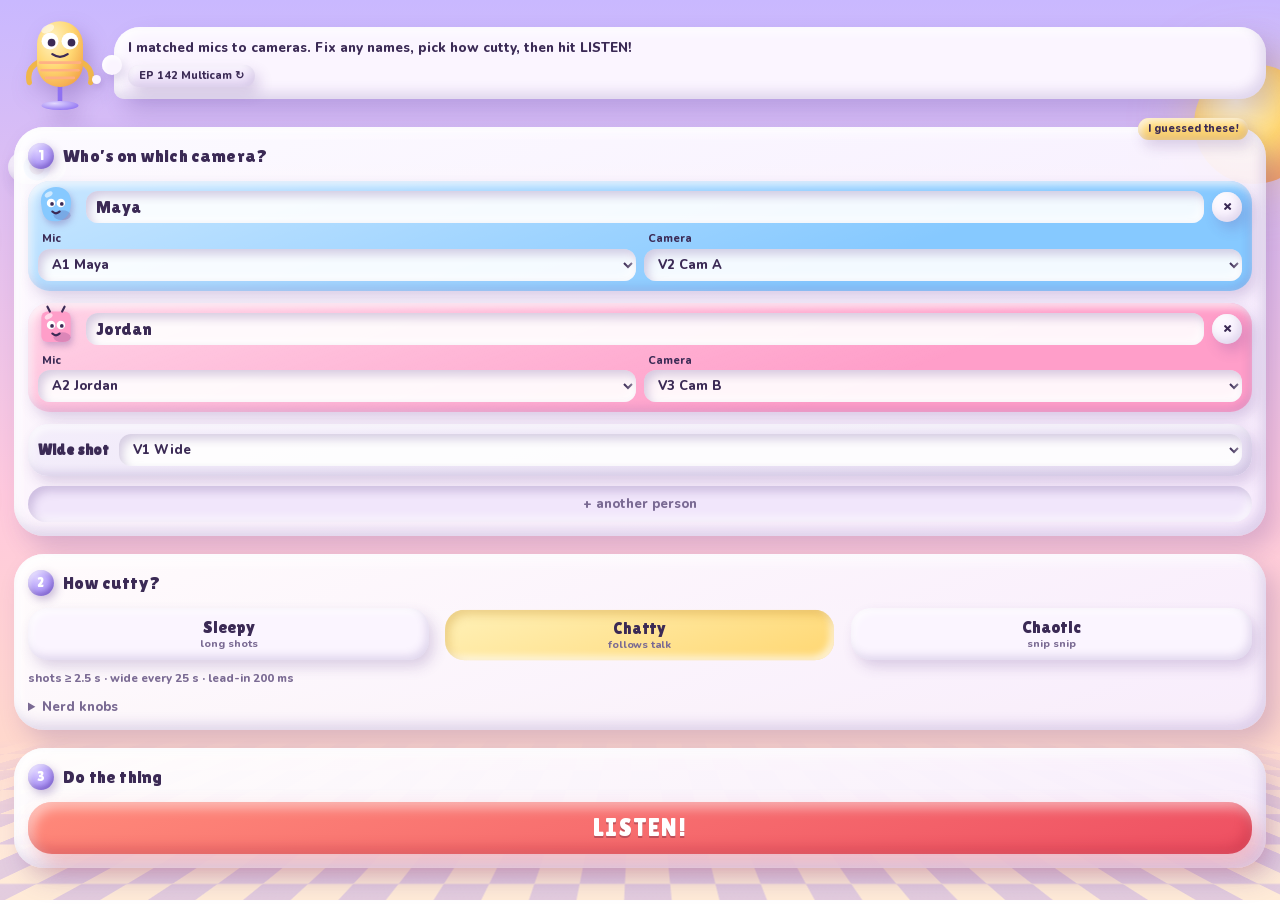
==== extension/index.html @ a2a270f2 "Arrow AutoCut 1.1.0: faster listening, more accurate cuts, clay redesign Accuracy - Learn each mic's" ====
<!doctype html>
<html lang="en">
<head>
  <meta charset="utf-8">
  <meta name="viewport" content="width=device-width, initial-scale=1">
  <title>Arrow AutoCut</title>
  <link rel="stylesheet" href="css/style.css">
</head>
<body>
  <div class="dreamscape" aria-hidden="true">
    <span class="orb"></span>
    <span class="cloud c1"></span>
    <span class="cloud c2"></span>
    <span class="cloud c3"></span>
    <span class="dream-eye"></span>
    <span class="floor"></span>
  </div>

  <!-- Clay shading shared by the mascot -->
  <svg width="0" height="0" style="position:absolute" aria-hidden="true">
    <defs>
      <radialGradient id="clayButter" cx="35%" cy="28%" r="80%"><stop offset="0" stop-color="#fff3c4"/><stop offset=".55" stop-color="#ffd772"/><stop offset="1" stop-color="#f3a64a"/></radialGradient>
      <radialGradient id="clayLilac" cx="35%" cy="28%" r="80%"><stop offset="0" stop-color="#e2d8ff"/><stop offset="1" stop-color="#8f71f2"/></radialGradient>
      <radialGradient id="clayPink" cx="35%" cy="28%" r="80%"><stop offset="0" stop-color="#ffd6e8"/><stop offset="1" stop-color="#f26aa8"/></radialGradient>
    </defs>
  </svg>

  <header class="hero">
    <svg id="mascot" class="mascot mood-idle" viewBox="0 0 120 132" aria-hidden="true">
      <g class="sparkles only-done">
        <path d="M10 22 l4 -10 l4 10 l10 4 l-10 4 l-4 10 l-4 -10 l-10 -4z" />
        <path d="M100 8 l3 -7 l3 7 l7 3 l-7 3 l-3 7 l-3 -7 l-7 -3z" />
        <path d="M106 70 l2 -5 l2 5 l5 2 l-5 2 l-2 5 l-2 -5 l-5 -2z" />
      </g>
      <g class="body">
        <path class="stand" d="M60 96 V118" />
        <ellipse class="base" cx="60" cy="122" rx="24" ry="6" />
        <path class="arm not-done" d="M31 66 Q16 74 20 92" />
        <path class="arm not-done" d="M89 66 Q104 74 100 92" />
        <path class="arm only-done" d="M31 60 Q14 50 12 32" />
        <path class="arm only-done" d="M89 60 Q106 50 108 32" />
        <g class="head">
          <rect class="skin" x="30" y="12" width="60" height="86" rx="30" />
          <ellipse class="gloss" cx="44" cy="22" rx="9" ry="5" transform="rotate(-25 44 22)" />
          <path class="grille" d="M34 66 H86" />
          <path class="grille" d="M36 76 H84" />
          <path class="grille" d="M42 86 H78" />
          <g class="eyes not-error">
            <circle class="eye" cx="47" cy="38" r="11" />
            <circle class="eye" cx="73" cy="38" r="11" />
            <g class="pupils">
              <circle cx="49" cy="40" r="5" />
              <circle cx="75" cy="40" r="5" />
            </g>
          </g>
          <g class="xeyes only-error">
            <path d="M40 31 l14 14 M54 31 l-14 14" />
            <path d="M66 31 l14 14 M80 31 l-14 14" />
          </g>
          <path class="mouth only-idle" d="M50 55 Q60 62 70 55" />
          <ellipse class="mouth fill only-listen" cx="60" cy="57" rx="5" ry="6" />
          <path class="mouth only-cut" d="M48 57 H72 M52 53 V61 M60 53 V61 M68 53 V61" />
          <path class="mouth fill only-done" d="M46 52 Q60 70 74 52 Z" />
          <path class="mouth only-error" d="M46 58 q4 -5 8 0 t8 0 t8 0" />
          <path class="sweat only-cut" d="M92 22 q5 8 0 11 q-5 -3 0 -11z" />
        </g>
        <g class="headphones only-listen">
          <path d="M24 44 Q24 0 60 0 Q96 0 96 44" />
          <rect x="16" y="36" width="14" height="24" rx="6" />
          <rect x="90" y="36" width="14" height="24" rx="6" />
        </g>
      </g>
    </svg>
    <div class="bubble">
      <p id="status" role="status" aria-live="polite">Hi! Open a podcast sequence and I’ll cut it for you.</p>
      <button id="refresh" class="seq" title="Reload the active sequence"><span id="seqLabel">No sequence</span> ↻</button>
    </div>
  </header>

  <!-- No sequence open -->
  <section id="empty" class="sticker">
    <h2>First, set up your sequence like this</h2>
    <ul class="stack" aria-label="Example track layout">
      <li class="c3"><b>V3</b> Guest camera</li>
      <li class="c2"><b>V2</b> Host camera</li>
      <li class="c0"><b>V1</b> Wide shot</li>
      <li class="gap" aria-hidden="true"></li>
      <li class="c2 mic"><b>A1</b> Host mic</li>
      <li class="c3 mic"><b>A2</b> Guest mic</li>
    </ul>
    <button id="load" class="big">Use this sequence</button>
  </section>

  <main id="app" hidden>
    <section class="sticker">
      <h2><span class="num">1</span> Who’s on which camera?</h2>
      <span id="autoTag" class="scribble" hidden>I guessed these!</span>
      <div id="speakers"></div>
      <div class="wide-row">
        <span class="wide-label">Wide shot</span>
        <select id="wideCam" aria-label="Wide shot camera"></select>
      </div>
      <button id="addSpeaker" class="dashed">+ another person</button>
    </section>

    <section class="sticker">
      <h2><span class="num">2</span> How cutty?</h2>
      <div class="pace" role="radiogroup" aria-label="Cut pacing">
        <button data-vibe="chill" role="radio"><b>Sleepy</b><small>long shots</small></button>
        <button data-vibe="balanced" role="radio"><b>Chatty</b><small>follows talk</small></button>
        <button data-vibe="hype" role="radio"><b>Chaotic</b><small>snip snip</small></button>
      </div>
      <p id="pacingDesc" class="desc"></p>
      <details class="knobs">
        <summary>Nerd knobs</summary>
        <label class="slider"><span>Mic sensitivity</span><output data-for="sensitivityDb"></output>
          <input type="range" id="sensitivityDb" min="4" max="24" step="1"></label>
        <label class="slider"><span>Ignore reactions shorter than</span><output data-for="minTalkSec"></output>
          <input type="range" id="minTalkSec" min="0.3" max="3" step="0.1"></label>
        <label class="slider"><span>Shortest shot</span><output data-for="minShotSec"></output>
          <input type="range" id="minShotSec" min="0.5" max="8" step="0.5"></label>
        <label class="slider"><span>Cut to wide after</span><output data-for="maxShotSec"></output>
          <input type="range" id="maxShotSec" min="0" max="60" step="5"></label>
        <label class="slider"><span>Wide shot length</span><output data-for="wideShotSec"></output>
          <input type="range" id="wideShotSec" min="1" max="8" step="0.5"></label>
        <label class="slider"><span>Cut before they talk</span><output data-for="leadInSec"></output>
          <input type="range" id="leadInSec" min="0" max="1" step="0.05"></label>
        <label class="check"><input type="checkbox" id="overlapToWide"> Talking over each other → wide shot</label>
        <label class="check"><input type="checkbox" id="deleteUnused"> Delete unused angles (instead of hiding)</label>
      </details>
    </section>

    <section class="sticker">
      <h2><span class="num">3</span> Do the thing</h2>
      <span id="programMeta" class="scribble"></span>

      <div id="meters" class="meters" hidden></div>

      <div id="result" hidden>
        <div class="preview-wrap">
          <canvas id="preview" aria-label="Camera cuts across the episode, with a lane per speaker showing when they talk. Click to move the Premiere playhead."></canvas>
          <span id="previewTip" class="preview-tip" hidden></span>
        </div>
        <div class="ruler"><span>0:00:00</span><span id="rulerMid"></span><span id="rulerEnd"></span></div>
        <ul id="warnings" class="warnings" hidden></ul>
        <p class="legend-title">Screen time</p>
        <div id="legend" class="legend"></div>
      </div>

      <button id="analyze" class="big">LISTEN!</button>
      <button id="apply" class="big go" hidden>CUT IT!</button>
      <button id="reanalyze" class="link" hidden>listen again</button>
    </section>
  </main>

  <script src="js/engine.js"></script>
  <script src="js/audio.js"></script>
  <script src="js/main.js"></script>
</body>
</html>
---- extension/css/style.css ----
@font-face { font-family: "Lilita One"; src: url("../fonts/LilitaOne.woff2") format("woff2"); font-display: swap; }
@font-face { font-family: "Nunito"; src: url("../fonts/Nunito.woff2") format("woff2"); font-weight: 200 1000; font-display: swap; }

/*
 * Clay dream: soft puffy clay surfaces floating in a pastel, slightly surreal sky
 * (drifting clouds, a watching eye, a checkerboard horizon). Every surface gets the
 * same three-part clay shadow: a soft drop shadow, a light inner edge top-left and a
 * shaded inner edge bottom-right.
 */
:root {
  --ink: #3b2a55;
  --ink-soft: #7a6a93;
  --clay: #fbf5ff;
  --clay-2: #f1e6fb;
  --sky-top: #c9b8ff;
  --sky-mid: #ffc9dd;
  --sky-low: #ffe1c2;
  --lilac: #b49cff;
  --lilac-deep: #8f71f2;
  --pink: #ff9ec9;
  --sky: #86c9ff;
  --mint: #7fdcb3;
  --butter: #ffd772;
  --peach: #ffad85;
  --tomato: #ff7a6b;

  --clay-shadow:
    10px 12px 24px rgba(88, 54, 140, 0.22),
    inset -5px -7px 12px rgba(88, 54, 140, 0.16),
    inset 5px 6px 12px rgba(255, 255, 255, 0.85);
  --clay-shadow-sm:
    5px 7px 14px rgba(88, 54, 140, 0.2),
    inset -3px -4px 8px rgba(88, 54, 140, 0.16),
    inset 3px 4px 8px rgba(255, 255, 255, 0.8);
  --clay-pressed:
    inset 4px 5px 10px rgba(88, 54, 140, 0.24),
    inset -4px -4px 10px rgba(255, 255, 255, 0.7);
  --display: "Lilita One", "Arial Rounded MT Bold", sans-serif;
}

* { box-sizing: border-box; }
[hidden] { display: none !important; }

html { min-height: 100%; }
body {
  position: relative;
  min-height: 100vh;
  margin: 0;
  padding: 12px 14px 28px;
  overflow-x: hidden;
  background: linear-gradient(180deg, var(--sky-top) 0%, var(--sky-mid) 55%, var(--sky-low) 100%) fixed;
  color: var(--ink);
  font: 700 13px/1.4 "Nunito", ui-rounded, -apple-system, sans-serif;
}
body > header, body > section, body > main { position: relative; z-index: 1; }

h2 { margin: 0 0 12px; font: 400 18px/1.1 var(--display); letter-spacing: 0.01em; }
button, select, input { font: inherit; color: inherit; }
button { cursor: pointer; }
:focus-visible { outline: 3px solid var(--lilac-deep); outline-offset: 3px; }

/* ---------------------------------------------------------------- dreamscape */
.dreamscape { position: fixed; inset: 0; z-index: 0; pointer-events: none; overflow: hidden; }
.dreamscape > * { position: absolute; }

.orb {
  top: 64px; right: -34px; width: 120px; height: 120px; border-radius: 50%;
  background: radial-gradient(circle at 35% 30%, #fff6d8 0%, var(--butter) 45%, var(--peach) 100%);
  box-shadow: inset -10px -14px 24px rgba(214, 110, 70, 0.35), 0 0 60px rgba(255, 215, 114, 0.55);
  animation: drift 14s ease-in-out infinite alternate;
}
.cloud {
  width: 120px; height: 40px; border-radius: 40px;
  background: rgba(255, 255, 255, 0.85);
  box-shadow: inset -6px -8px 14px rgba(160, 130, 210, 0.25), 6px 10px 20px rgba(88, 54, 140, 0.12);
  animation: float-x 38s linear infinite;
}
.cloud::before, .cloud::after { content: ""; position: absolute; border-radius: 50%; background: inherit; box-shadow: inset -4px -6px 10px rgba(160, 130, 210, 0.2); }
.cloud::before { width: 54px; height: 54px; left: 18px; top: -26px; }
.cloud::after { width: 40px; height: 40px; left: 60px; top: -16px; }
.cloud.c1 { top: 210px; left: -140px; }
.cloud.c2 { top: 470px; left: -140px; --s: 0.7; animation-duration: 52s; animation-delay: -20s; }
.cloud.c3 { top: 760px; left: -140px; --s: 0.85; animation-duration: 46s; animation-delay: -34s; }

/* A calm floating eye, blinking now and then. */
.dream-eye {
  top: 150px; left: 8px; width: 58px; height: 34px;
  border-radius: 60% 60% 60% 60% / 90% 90% 90% 90%;
  background: radial-gradient(circle at 50% 50%, var(--ink) 0 7px, var(--sky) 8px 13px, #fff 14px);
  box-shadow: inset -3px -4px 8px rgba(88, 54, 140, 0.25), 4px 8px 16px rgba(88, 54, 140, 0.18);
  opacity: 0.8;
  animation: bob-slow 7s ease-in-out infinite alternate;
}
.dream-eye::after {
  content: ""; position: absolute; inset: -1px; border-radius: inherit;
  background: #e9c4ee; transform: scaleY(0); transform-origin: 50% 0;
  animation: eye-lid 6s infinite;
}
.floor {
  left: -20%; right: -20%; bottom: -140px; height: 300px;
  background-color: rgba(255, 255, 255, 0.35);
  background-image:
    linear-gradient(45deg, rgba(143, 113, 242, 0.25) 25%, transparent 25%, transparent 75%, rgba(143, 113, 242, 0.25) 75%),
    linear-gradient(45deg, rgba(143, 113, 242, 0.25) 25%, transparent 25%, transparent 75%, rgba(143, 113, 242, 0.25) 75%);
  background-size: 48px 48px;
  background-position: 0 0, 24px 24px;
  transform: perspective(260px) rotateX(58deg);
  transform-origin: 50% 0;
  -webkit-mask-image: linear-gradient(to bottom, transparent, #000 40%);
  mask-image: linear-gradient(to bottom, transparent, #000 40%);
}

@keyframes drift { to { transform: translate(-14px, 18px); } }
@keyframes float-x { from { transform: translateX(0) scale(var(--s, 1)); } to { transform: translateX(calc(100vw + 280px)) scale(var(--s, 1)); } }
@keyframes bob-slow { to { transform: translate(10px, -16px) rotate(6deg); } }
@keyframes eye-lid { 0%, 92%, 100% { transform: scaleY(0); } 95% { transform: scaleY(1); } }
@keyframes hover-float { 50% { transform: translateY(-3px); } }

/* ---------------------------------------------------------------- mascot + bubble */
.hero { display: grid; grid-template-columns: 92px 1fr; align-items: center; gap: 8px; margin-bottom: 14px; }
.mascot { width: 92px; height: auto; overflow: visible; filter: drop-shadow(6px 10px 10px rgba(88, 54, 140, 0.3)); }
.mascot * { stroke: var(--ink); stroke-width: 3; stroke-linecap: round; stroke-linejoin: round; fill: none; }
.mascot .skin { fill: url(#clayButter); stroke: none; }
.mascot .gloss { fill: #fff; stroke: none; opacity: 0.55; }
.mascot .base { fill: url(#clayLilac); stroke: none; }
.mascot .stand { stroke: var(--lilac-deep); stroke-width: 6; }
.mascot .eye { fill: #fff; stroke: none; }
.mascot .pupils circle { fill: var(--ink); stroke: none; }
.mascot .grille { stroke: var(--peach); stroke-width: 3.5; opacity: 0.9; }
.mascot .mouth.fill { fill: var(--tomato); stroke: none; }
.mascot .arm { stroke: #f0b64a; stroke-width: 7; }
.mascot .sweat { fill: var(--sky); stroke: none; }
.mascot .headphones rect { fill: url(#clayPink); stroke: none; }
.mascot .headphones path { stroke: var(--pink); stroke-width: 7; }
.mascot .sparkles path { fill: #fff; stroke: none; }

.mascot .only-idle, .mascot .only-listen, .mascot .only-cut, .mascot .only-done, .mascot .only-error { display: none; }
.mascot.mood-idle .only-idle,
.mascot.mood-listen .only-listen,
.mascot.mood-cut .only-cut,
.mascot.mood-done .only-done,
.mascot.mood-error .only-error { display: inline; }
.mascot.mood-done .not-done, .mascot.mood-error .not-error { display: none; }

.mascot .body, .mascot .head, .mascot .pupils { transform-box: fill-box; transform-origin: 50% 100%; }
.mascot .pupils { transform-origin: 50% 50%; }
.mood-idle .body { animation: hover-float 3.2s ease-in-out infinite; }
.mood-idle .pupils { animation: blink 4s infinite; }
.mood-listen .head { animation: bob 0.6s ease-in-out infinite alternate; }
.mood-listen .pupils { animation: look 1.6s ease-in-out infinite; }
.mood-cut .body { animation: shake 0.12s linear infinite; }
.mood-done .body { animation: hop 0.5s cubic-bezier(.3, 1.8, .6, 1) 3; }
.mood-error .head { animation: wobble 1.2s ease-in-out infinite; }
@keyframes blink { 0%, 94%, 100% { transform: scaleY(1); } 97% { transform: scaleY(0.1); } }
@keyframes bob { from { transform: rotate(-5deg); } to { transform: rotate(5deg) translateY(-2px); } }
@keyframes look { 0%, 100% { transform: translateX(-3px); } 50% { transform: translateX(3px); } }
@keyframes shake { 50% { transform: translateX(1.5px) rotate(1deg); } }
@keyframes hop { 50% { transform: translateY(-12px); } }
@keyframes wobble { 25% { transform: rotate(-8deg); } 75% { transform: rotate(8deg); } }

.bubble {
  position: relative;
  padding: 12px 14px;
  background: var(--clay);
  border-radius: 26px 26px 26px 10px;
  box-shadow: var(--clay-shadow);
}
.bubble::before {
  content: ""; position: absolute; left: -12px; top: 50%; margin-top: -8px;
  width: 20px; height: 20px; border-radius: 50%;
  background: var(--clay);
  box-shadow: 4px 6px 10px rgba(88, 54, 140, 0.16), inset 2px 3px 5px rgba(255, 255, 255, 0.85);
}
.bubble::after {
  content: ""; position: absolute; left: -22px; top: 50%; margin-top: 12px;
  width: 9px; height: 9px; border-radius: 50%;
  background: var(--clay);
  box-shadow: 2px 3px 6px rgba(88, 54, 140, 0.16);
}
.bubble p { margin: 0 0 8px; font-size: 13.5px; line-height: 1.38; }
.bubble p.error { color: #d23b52; }
.seq {
  max-width: 100%;
  padding: 3px 11px;
  background: var(--clay-2); border: 0; border-radius: 999px;
  box-shadow: var(--clay-shadow-sm);
  font-size: 11px; white-space: nowrap; overflow: hidden; text-overflow: ellipsis;
  transition: transform 0.15s, box-shadow 0.15s;
}
.seq:hover { background: #fff; transform: translateY(-1px); }
.seq:active { box-shadow: var(--clay-pressed); transform: none; }

/* ---------------------------------------------------------------- panels */
.sticker {
  position: relative;
  margin-bottom: 18px; padding: 16px 14px 14px;
  background: linear-gradient(160deg, rgba(255, 255, 255, 0.92), rgba(247, 238, 255, 0.92));
  border-radius: 30px;
  box-shadow: var(--clay-shadow);
}
.num {
  display: inline-grid; place-items: center;
  width: 26px; height: 26px; margin-right: 6px;
  background: radial-gradient(circle at 35% 30%, #d9ccff, var(--lilac-deep));
  color: #fff; border-radius: 50%;
  box-shadow: 3px 4px 8px rgba(88, 54, 140, 0.3), inset -2px -3px 5px rgba(60, 30, 120, 0.3), inset 2px 2px 4px rgba(255, 255, 255, 0.6);
  font-size: 14px; vertical-align: 2px;
}
.scribble {
  position: absolute; top: -9px; right: 18px;
  padding: 3px 10px;
  background: var(--butter); border-radius: 999px;
  box-shadow: var(--clay-shadow-sm);
  font-size: 11px;
  animation: hover-float 3s ease-in-out infinite;
}
.scribble:empty { display: none; }

/* Empty state: the track stack as a pile of clay slabs */
.stack { list-style: none; margin: 0 0 16px; padding: 0; display: grid; gap: 7px; }
.stack li {
  padding: 7px 12px;
  background: var(--c); border-radius: 14px;
  box-shadow: var(--clay-shadow-sm);
}
.stack li b { display: inline-block; width: 30px; font-family: var(--display); font-weight: 400; }
.stack li.mic { border-radius: 999px; }
.stack li.gap { padding: 0; height: 4px; background: rgba(143, 113, 242, 0.25); box-shadow: none; border-radius: 4px; }
.c0 { --c: #e6ddf2; } .c2 { --c: var(--sky); } .c3 { --c: var(--pink); }

/* ---------------------------------------------------------------- buttons */
.big {
  display: block; width: 100%;
  padding: 13px 14px 14px;
  background: linear-gradient(160deg, #ff8a7a, #ee4f62);
  color: #fff; border: 0; border-radius: 24px;
  box-shadow:
    8px 12px 22px rgba(220, 80, 90, 0.35),
    inset -5px -7px 12px rgba(160, 30, 50, 0.28),
    inset 5px 6px 12px rgba(255, 255, 255, 0.5);
  font: 400 25px/1 var(--display); letter-spacing: 0.05em;
  text-shadow: 0 2px 0 rgba(60, 20, 50, 0.3);
  transition: transform 0.18s cubic-bezier(.3, 1.6, .6, 1), box-shadow 0.18s;
}
.big:hover { transform: translateY(-2px) scale(1.01); }
.big:active { transform: scale(0.98); box-shadow: inset 5px 7px 14px rgba(160, 30, 50, 0.35), inset -4px -4px 10px rgba(255, 255, 255, 0.35); }
.big:disabled { background: #e3daee; color: #a898bd; text-shadow: none; transform: none; box-shadow: var(--clay-pressed); cursor: wait; }
.big.go {
  background: linear-gradient(160deg, #3fc08a, #1f8a5c);
  box-shadow:
    8px 12px 22px rgba(40, 150, 110, 0.35),
    inset -5px -7px 12px rgba(20, 110, 80, 0.3),
    inset 5px 6px 12px rgba(255, 255, 255, 0.55);
}
.dashed {
  width: 100%; margin-top: 10px; padding: 9px;
  background: var(--clay-2); border: 0; border-radius: 18px;
  box-shadow: var(--clay-pressed);
  color: var(--ink-soft);
  transition: color 0.15s, background 0.15s;
}
.dashed:hover { color: var(--ink); background: #fff; }
.link { display: block; margin: 10px auto 0; padding: 2px 8px; background: none; border: 0; color: var(--ink-soft); text-decoration: underline; text-decoration-color: var(--lilac); text-decoration-thickness: 2px; text-underline-offset: 4px; }
.link:hover { color: var(--ink); }
.link:disabled { opacity: 0.4; }

select, input[type=text] {
  width: 100%; min-width: 0; height: 32px; padding: 0 10px;
  background: rgba(255, 255, 255, 0.9);
  border: 0; border-radius: 12px;
  box-shadow: var(--clay-pressed);
}
select:hover, input[type=text]:hover { background: #fff; }

/* ---------------------------------------------------------------- speakers */
.channel {
  display: grid; grid-template-columns: 1fr 1fr; gap: 8px;
  margin-bottom: 12px; padding: 10px;
  background: linear-gradient(160deg, rgba(255, 255, 255, 0.55), rgba(255, 255, 255, 0) 70%), var(--ch);
  border-radius: 22px;
  box-shadow: var(--clay-shadow-sm);
}
.channel .name-row { grid-column: 1 / -1; display: flex; gap: 8px; align-items: center; }
.channel input[type=text] { font: 400 17px var(--display); letter-spacing: 0.02em; }
.field-label { display: block; margin: 0 0 2px 4px; font-size: 11px; }
.remove {
  flex: none; width: 30px; height: 30px; padding: 0;
  background: var(--clay); border: 0; border-radius: 50%;
  box-shadow: var(--clay-shadow-sm);
  font: 400 18px/1 var(--display);
  transition: transform 0.2s, background 0.2s, color 0.2s;
}
.remove:hover { background: var(--tomato); color: #fff; transform: rotate(90deg); }

.wide-row {
  display: grid; grid-template-columns: auto 1fr; align-items: center; gap: 10px;
  padding: 10px; background: linear-gradient(160deg, #f4eefb, #e6ddf2);
  border-radius: 20px;
  box-shadow: var(--clay-shadow-sm);
}
.wide-label { font-family: var(--display); font-size: 15px; }

/* ---------------------------------------------------------------- critters (little clay figures) */
.critter { display: block; overflow: visible; filter: drop-shadow(2px 4px 3px rgba(88, 54, 140, 0.28)); }
.critter * { stroke: none; }
.critter .critter-body path[d*="L18 0"], .critter .critter-body path[d*="M24 15"] { stroke: var(--ink); stroke-width: 3.5; stroke-linecap: round; }
.critter .shade { fill: rgba(60, 30, 110, 0.18); }
.critter .gloss { fill: #fff; opacity: 0.6; }
.critter .eye { fill: #fff; }
.critter .pupil { fill: var(--ink); }
.critter .smile { fill: none; stroke: var(--ink); stroke-width: 3.5; stroke-linecap: round; }
.critter .yap { display: none; fill: var(--tomato); }
.critter-btn {
  flex: none; width: 44px; height: 44px; margin: -12px 0 -4px -4px; padding: 0;
  background: none; border: 0;
  transition: transform 0.2s cubic-bezier(.3, 1.8, .6, 1);
}
.critter-btn .critter { width: 44px; height: 44px; }
.critter-btn:hover { transform: rotate(-10deg) scale(1.12); }
.critter-btn:hover .pupil { transform: translate(-2px, -2px); }
.boing { animation: boing 0.45s cubic-bezier(.3, 1.8, .6, 1); }
@keyframes boing { from { transform: scale(0.4, 1.5) rotate(-15deg); } }

/* ---------------------------------------------------------------- pacing */
.pace { display: grid; grid-template-columns: repeat(3, 1fr); gap: 10px; }
.pace button {
  display: flex; flex-direction: column; align-items: center;
  padding: 9px 2px 8px;
  background: var(--clay); border: 0; border-radius: 20px;
  box-shadow: var(--clay-shadow-sm);
  transition: transform 0.18s cubic-bezier(.3, 1.6, .6, 1), box-shadow 0.18s, background 0.18s;
}
.pace b { font: 400 17px var(--display); }
.pace small { font-size: 10.5px; color: var(--ink-soft); }
.pace button:hover { transform: translateY(-2px); }
.pace button[aria-checked="true"] {
  background: linear-gradient(160deg, #fff1b8, var(--butter));
  transform: translateY(1px) scale(0.97);
  box-shadow: inset 4px 5px 10px rgba(190, 130, 20, 0.3), inset -4px -4px 8px rgba(255, 255, 255, 0.7);
}
.desc { margin: 10px 0 0; font-size: 11.5px; color: var(--ink-soft); }

.knobs { margin-top: 12px; }
.knobs summary { cursor: pointer; width: max-content; color: var(--ink-soft); }
.knobs summary:hover { color: var(--ink); }
.slider { display: grid; grid-template-columns: 1fr auto; margin-top: 12px; }
.slider output { font-family: var(--display); }
.slider input { grid-column: 1 / -1; width: 100%; margin: 6px 0 0; -webkit-appearance: none; appearance: none; height: 12px; background: var(--clay-2); border-radius: 999px; box-shadow: var(--clay-pressed); }
.slider input::-webkit-slider-thumb {
  -webkit-appearance: none; width: 22px; height: 22px; border-radius: 50%;
  background: radial-gradient(circle at 35% 30%, #fff, var(--lilac) 70%);
  box-shadow: 3px 4px 8px rgba(88, 54, 140, 0.35), inset -2px -3px 5px rgba(88, 54, 140, 0.3);
  cursor: grab;
}
.slider input:active::-webkit-slider-thumb { cursor: grabbing; transform: scale(1.1); }
.check { display: flex; gap: 8px; align-items: center; margin-top: 12px; }
.check input { width: 16px; height: 16px; margin: 0; accent-color: var(--lilac-deep); }

/* ---------------------------------------------------------------- program */
.meters { display: grid; gap: 10px; margin-bottom: 12px; }
.meter { display: grid; grid-template-columns: 1fr 44px; align-items: center; gap: 8px; }
.meter-crew { display: flex; justify-content: center; gap: 8px; }
.meter-crew .critter { width: 36px; height: 36px; }
.meter-crew .talking .critter { animation: yapBob 0.35s ease-in-out infinite alternate; }
.meter-crew .talking:nth-child(2) .critter { animation-delay: -0.12s; }
.meter-crew .talking:nth-child(3) .critter { animation-delay: -0.24s; }
.meter-crew .talking .smile { display: none; }
.meter-crew .talking .yap { display: inline; animation: yap 0.18s ease-in-out infinite alternate; transform-box: fill-box; transform-origin: center; }
@keyframes yapBob { to { transform: translateY(-4px) scale(1.04, 0.96); } }
@keyframes yap { to { transform: scaleY(0.3); } }
.meter .track { height: 20px; padding: 3px; background: var(--clay-2); border-radius: 999px; box-shadow: var(--clay-pressed); overflow: hidden; }
.meter .fill {
  display: block; height: 100%; width: 0; min-width: 14px;
  background: linear-gradient(90deg, var(--sky), var(--lilac), var(--pink));
  background-size: 200% 100%;
  border-radius: 999px;
  box-shadow: inset -2px -3px 5px rgba(88, 54, 140, 0.25), inset 2px 2px 4px rgba(255, 255, 255, 0.6);
  animation: shimmer 2.4s linear infinite;
  transition: width 0.3s;
}
@keyframes shimmer { to { background-position: -200% 0; } }
.meter b { font: 400 14px var(--display); text-align: right; }
.meter-info { margin: 0; font-size: 11.5px; text-align: center; color: var(--ink-soft); }

.preview-wrap { position: relative; padding: 5px; background: var(--clay-2); border-radius: 18px; box-shadow: var(--clay-pressed); }
canvas#preview { display: block; width: 100%; height: 40px; border-radius: 13px; cursor: pointer; }
.preview-tip {
  position: absolute; bottom: calc(100% + 6px); left: 0;
  padding: 3px 9px; white-space: nowrap; pointer-events: none;
  background: var(--ink); color: #fff; border-radius: 999px; font-size: 11px;
  box-shadow: 3px 5px 10px rgba(59, 42, 85, 0.3);
}
.ruler { display: flex; justify-content: space-between; margin: 5px 6px 0; font-size: 10.5px; color: var(--ink-soft); }
.warnings { margin: 12px 0 0; padding: 0; list-style: none; display: grid; gap: 8px; }
.warnings li {
  padding: 8px 10px 8px 34px; position: relative;
  background: linear-gradient(160deg, #fff6d6, #ffe9a8); border-radius: 16px;
  box-shadow: var(--clay-shadow-sm);
  font-size: 12px; line-height: 1.35;
}
.warnings li::before {
  content: "!"; position: absolute; left: 9px; top: 8px; width: 18px; height: 18px;
  display: grid; place-items: center; color: #fff; border-radius: 50%;
  background: radial-gradient(circle at 35% 30%, #ffc3a8, var(--peach));
  box-shadow: 1px 2px 4px rgba(190, 90, 40, 0.35);
  font: 400 11px/1 var(--display);
}
.legend-title { margin: 14px 0 6px; font: 400 15px var(--display); }
.legend { display: grid; gap: 8px; margin-bottom: 14px; }
.legend-row { display: grid; grid-template-columns: 26px 1fr 90px 38px; align-items: center; gap: 8px; }
.legend-row .critter { width: 26px; height: 26px; }
.legend-row > i { justify-self: center; }
.legend-row i { width: 18px; height: 18px; border-radius: 7px; background: var(--ch); box-shadow: var(--clay-shadow-sm); }
.legend-row span { overflow: hidden; text-overflow: ellipsis; white-space: nowrap; }
.legend-row .track { height: 14px; padding: 2px; background: var(--clay-2); border-radius: 999px; box-shadow: var(--clay-pressed); overflow: hidden; }
.legend-row .fill { display: block; height: 100%; min-width: 10px; background: var(--ch); border-radius: 999px; box-shadow: inset -2px -2px 4px rgba(88, 54, 140, 0.22), inset 2px 2px 3px rgba(255, 255, 255, 0.6); }
.legend-row b { font: 400 14px var(--display); text-align: right; }

@media (prefers-reduced-motion: reduce) {
  *, *::before, *::after { animation: none !important; transition: none !important; }
}
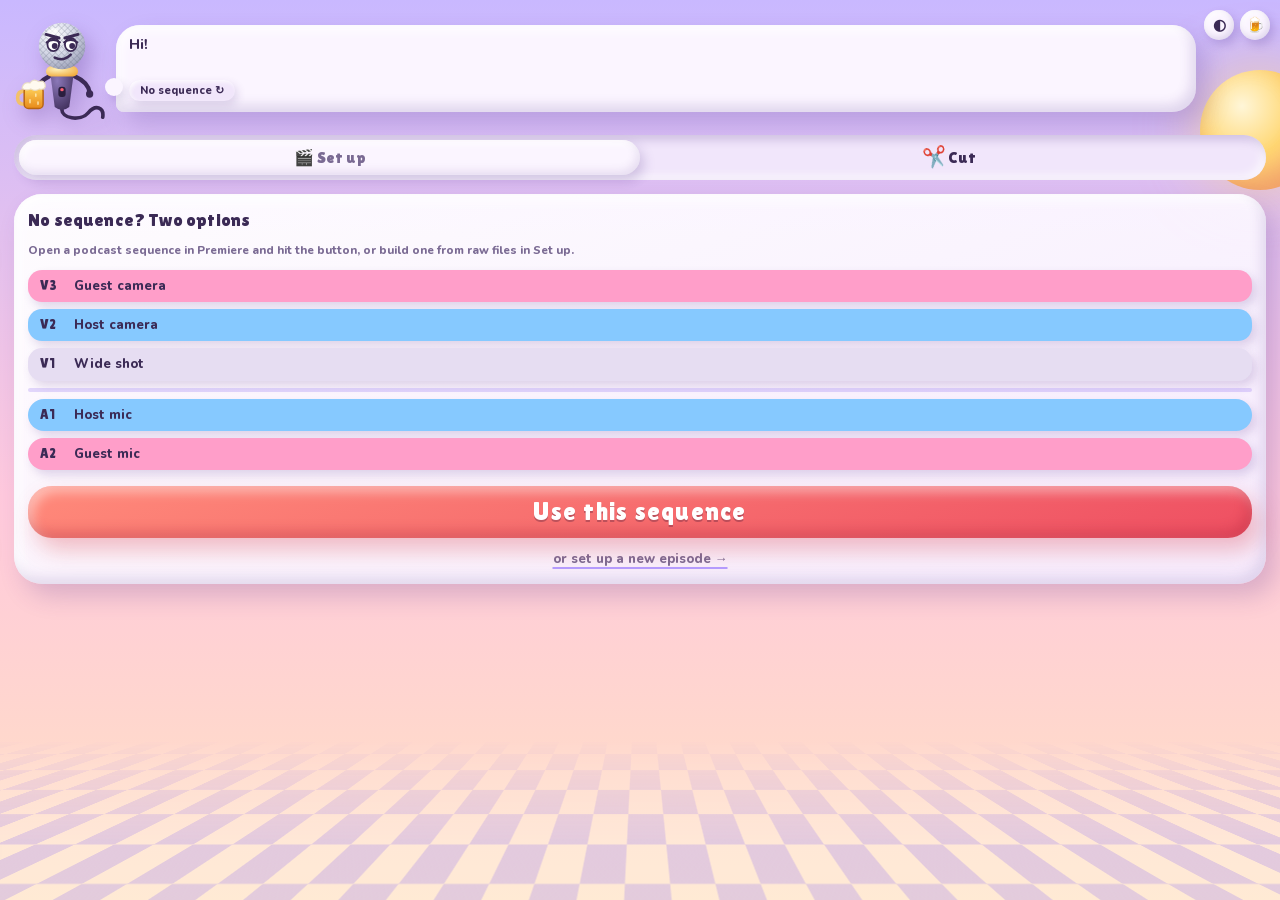
==== commit a960cbac: "WIP: new UI markup, styles and media probe Co-Authored-By: Claude Opus 5 <noreply@anthropic.com>" ====
--- a/extension/index.html
+++ b/extension/index.html
@@ -3,158 +3,260 @@
 <head>
   <meta charset="utf-8">
   <meta name="viewport" content="width=device-width, initial-scale=1">
-  <title>Arrow AutoCut</title>
+  <title>Arrow Switch</title>
   <link rel="stylesheet" href="css/style.css">
 </head>
-<body>
+<body data-theme="light">
   <div class="dreamscape" aria-hidden="true">
     <span class="orb"></span>
     <span class="cloud c1"></span>
     <span class="cloud c2"></span>
     <span class="cloud c3"></span>
-    <span class="dream-eye"></span>
+    <span class="stars"></span>
     <span class="floor"></span>
   </div>
 
-  <!-- Clay shading shared by the mascot -->
   <svg width="0" height="0" style="position:absolute" aria-hidden="true">
     <defs>
-      <radialGradient id="clayButter" cx="35%" cy="28%" r="80%"><stop offset="0" stop-color="#fff3c4"/><stop offset=".55" stop-color="#ffd772"/><stop offset="1" stop-color="#f3a64a"/></radialGradient>
-      <radialGradient id="clayLilac" cx="35%" cy="28%" r="80%"><stop offset="0" stop-color="#e2d8ff"/><stop offset="1" stop-color="#8f71f2"/></radialGradient>
-      <radialGradient id="clayPink" cx="35%" cy="28%" r="80%"><stop offset="0" stop-color="#ffd6e8"/><stop offset="1" stop-color="#f26aa8"/></radialGradient>
+      <radialGradient id="gMetal" cx="35%" cy="28%" r="85%"><stop offset="0" stop-color="#ffffff"/><stop offset=".45" stop-color="#d9dcea"/><stop offset="1" stop-color="#8f94ad"/></radialGradient>
+      <radialGradient id="gHandle" cx="30%" cy="20%" r="95%"><stop offset="0" stop-color="#8b78b8"/><stop offset="1" stop-color="#3b2a55"/></radialGradient>
+      <radialGradient id="gGold" cx="35%" cy="30%" r="80%"><stop offset="0" stop-color="#fff0b8"/><stop offset="1" stop-color="#f0a93b"/></radialGradient>
+      <linearGradient id="gBeer" x1="0" y1="0" x2="0" y2="1"><stop offset="0" stop-color="#ffd35c"/><stop offset="1" stop-color="#e88a1a"/></linearGradient>
+      <radialGradient id="gPink" cx="35%" cy="28%" r="80%"><stop offset="0" stop-color="#ffd6e8"/><stop offset="1" stop-color="#f26aa8"/></radialGradient>
+      <pattern id="pGrille" width="6" height="6" patternUnits="userSpaceOnUse" patternTransform="rotate(45)">
+        <rect width="6" height="6" fill="none"/><path d="M0 0 H6 M0 0 V6" stroke="#5b5f78" stroke-width="1.1" opacity=".55"/>
+      </pattern>
     </defs>
   </svg>
 
+  <!-- ============================================================ header -->
   <header class="hero">
-    <svg id="mascot" class="mascot mood-idle" viewBox="0 0 120 132" aria-hidden="true">
+    <svg id="mascot" class="mascot mood-idle" viewBox="-6 -10 132 150" aria-hidden="true">
       <g class="sparkles only-done">
-        <path d="M10 22 l4 -10 l4 10 l10 4 l-10 4 l-4 10 l-4 -10 l-10 -4z" />
-        <path d="M100 8 l3 -7 l3 7 l7 3 l-7 3 l-3 7 l-3 -7 l-7 -3z" />
-        <path d="M106 70 l2 -5 l2 5 l5 2 l-5 2 l-2 5 l-2 -5 l-5 -2z" />
+        <path d="M2 30 l4 -10 l4 10 l10 4 l-10 4 l-4 10 l-4 -10 l-10 -4z"/>
+        <path d="M108 2 l3 -7 l3 7 l7 3 l-7 3 l-3 7 l-3 -7 l-7 -3z"/>
       </g>
       <g class="body">
-        <path class="stand" d="M60 96 V118" />
-        <ellipse class="base" cx="60" cy="122" rx="24" ry="6" />
-        <path class="arm not-done" d="M31 66 Q16 74 20 92" />
-        <path class="arm not-done" d="M89 66 Q104 74 100 92" />
-        <path class="arm only-done" d="M31 60 Q14 50 12 32" />
-        <path class="arm only-done" d="M89 60 Q106 50 108 32" />
+        <path class="cable" d="M60 120 C58 134 86 138 96 126 S118 118 116 132"/>
+        <!-- arm + beer, lowered -->
+        <g class="beer-arm not-done not-error">
+          <path class="arm" d="M42 76 Q26 84 26 96"/>
+          <g class="beer">
+            <path class="mug-handle" d="M8 96 q-9 0 -9 9 q0 9 9 9"/>
+            <rect class="mug" x="8" y="90" width="26" height="30" rx="6"/>
+            <path class="bubbles" d="M16 108 v4 M24 100 v3 M27 111 v3"/>
+            <path class="foam" d="M5 92 q2 -9 11 -7 q4 -7 12 -2 q9 -3 9 7 q-2 5 -8 3 q-6 4 -12 0 q-7 3 -12 -1z"/>
+          </g>
+        </g>
+        <!-- arm + beer, raised for cheers -->
+        <g class="beer-arm raised only-done">
+          <path class="arm" d="M80 74 Q100 60 102 40"/>
+          <g class="beer" transform="rotate(18 106 30)">
+            <path class="mug-handle" d="M118 26 q9 0 9 9 q0 9 -9 9"/>
+            <rect class="mug" x="92" y="20" width="26" height="30" rx="6"/>
+            <path class="foam" d="M89 22 q2 -9 11 -7 q4 -7 12 -2 q9 -3 9 7 q-2 5 -8 3 q-6 4 -12 0 q-7 3 -12 -1z"/>
+            <path class="splash" d="M96 6 q2 -6 5 0 M110 2 q3 -6 5 0 M120 12 q4 -4 5 2"/>
+          </g>
+        </g>
+        <!-- spilled beer -->
+        <g class="only-error">
+          <path class="arm" d="M42 76 Q24 90 16 104"/>
+          <g transform="rotate(-100 18 116)"><rect class="mug" x="6" y="104" width="26" height="30" rx="6"/></g>
+          <path class="puddle" d="M-4 128 q14 -8 30 -2 q16 -5 26 3 q-4 6 -28 4 q-22 3 -28 -5z"/>
+        </g>
+        <path class="arm other not-done" d="M78 76 Q96 84 98 98"/>
+        <circle class="hand not-done" cx="98" cy="100" r="5"/>
+        <g class="scissors only-cut">
+          <circle cx="104" cy="104" r="5"/><circle cx="96" cy="112" r="5"/>
+          <path d="M100 100 L116 84 M101 108 L118 94"/>
+        </g>
+
+        <path class="handle" d="M44 72 L50 118 Q60 126 70 118 L76 72 Z"/>
+        <rect class="switch" x="55" y="90" width="10" height="14" rx="4"/>
+        <circle class="switch-dot" cx="60" cy="94" r="2.4"/>
+        <rect class="collar" x="38" y="62" width="44" height="14" rx="7"/>
+
         <g class="head">
-          <rect class="skin" x="30" y="12" width="60" height="86" rx="30" />
-          <ellipse class="gloss" cx="44" cy="22" rx="9" ry="5" transform="rotate(-25 44 22)" />
-          <path class="grille" d="M34 66 H86" />
-          <path class="grille" d="M36 76 H84" />
-          <path class="grille" d="M42 86 H78" />
-          <g class="eyes not-error">
-            <circle class="eye" cx="47" cy="38" r="11" />
-            <circle class="eye" cx="73" cy="38" r="11" />
-            <g class="pupils">
-              <circle cx="49" cy="40" r="5" />
-              <circle cx="75" cy="40" r="5" />
+          <circle class="ball" cx="60" cy="34" r="32"/>
+          <circle class="grille" cx="60" cy="34" r="32"/>
+          <ellipse class="gloss" cx="46" cy="16" rx="10" ry="5" transform="rotate(-30 46 16)"/>
+          <g class="face">
+            <ellipse class="blush" cx="38" cy="44" rx="6" ry="3.5"/>
+            <ellipse class="blush" cx="82" cy="44" rx="6" ry="3.5"/>
+            <g class="eyes not-error">
+              <ellipse class="eye" cx="48" cy="32" rx="8" ry="9"/>
+              <ellipse class="eye" cx="72" cy="32" rx="8" ry="9"/>
+              <g class="pupils"><circle cx="50" cy="34" r="4"/><circle cx="74" cy="34" r="4"/></g>
+              <path class="lid" d="M39 29 Q48 22 57 29 M63 29 Q72 22 81 29"/>
             </g>
+            <path class="brow" d="M38 18 L56 23 M82 18 L64 23"/>
+            <g class="xeyes only-error"><path d="M42 26 l12 12 M54 26 l-12 12 M66 26 l12 12 M78 26 l-12 12"/></g>
+            <path class="mouth only-idle" d="M50 50 Q62 56 72 46"/>
+            <ellipse class="mouth fill only-listen" cx="60" cy="52" rx="4" ry="5"/>
+            <path class="mouth teeth only-cut" d="M47 50 H73 M52 46 V54 M60 46 V54 M68 46 V54"/>
+            <path class="mouth fill only-done" d="M46 46 Q60 66 74 46 Z"/>
+            <path class="mouth only-error" d="M46 52 q4 -5 8 0 t8 0 t8 0"/>
           </g>
-          <g class="xeyes only-error">
-            <path d="M40 31 l14 14 M54 31 l-14 14" />
-            <path d="M66 31 l14 14 M80 31 l-14 14" />
-          </g>
-          <path class="mouth only-idle" d="M50 55 Q60 62 70 55" />
-          <ellipse class="mouth fill only-listen" cx="60" cy="57" rx="5" ry="6" />
-          <path class="mouth only-cut" d="M48 57 H72 M52 53 V61 M60 53 V61 M68 53 V61" />
-          <path class="mouth fill only-done" d="M46 52 Q60 70 74 52 Z" />
-          <path class="mouth only-error" d="M46 58 q4 -5 8 0 t8 0 t8 0" />
-          <path class="sweat only-cut" d="M92 22 q5 8 0 11 q-5 -3 0 -11z" />
+          <path class="sweat only-cut" d="M92 12 q6 9 0 13 q-6 -4 0 -13z"/>
         </g>
         <g class="headphones only-listen">
-          <path d="M24 44 Q24 0 60 0 Q96 0 96 44" />
-          <rect x="16" y="36" width="14" height="24" rx="6" />
-          <rect x="90" y="36" width="14" height="24" rx="6" />
+          <path d="M22 36 Q22 -12 60 -12 Q98 -12 98 36"/>
+          <rect x="14" y="24" width="14" height="26" rx="6"/>
+          <rect x="92" y="24" width="14" height="26" rx="6"/>
         </g>
       </g>
     </svg>
+
     <div class="bubble">
-      <p id="status" role="status" aria-live="polite">Hi! Open a podcast sequence and I’ll cut it for you.</p>
-      <button id="refresh" class="seq" title="Reload the active sequence"><span id="seqLabel">No sequence</span> ↻</button>
+      <p id="status" role="status" aria-live="polite">Hi!</p>
+      <div class="bubble-row">
+        <button id="refresh" class="pill seq" title="Reload the active sequence"><span id="seqLabel">No sequence</span> ↻</button>
+        <span id="mcBadge" class="pill badge" hidden>🎛 multicam</span>
+      </div>
+    </div>
+
+    <div class="corner-tools">
+      <button id="themeBtn" class="icon-btn" title="Theme: auto / light / dark" aria-label="Change theme">◐</button>
+      <button id="toneBtn" class="icon-btn" title="Tone: mean or nice" aria-label="Change tone">🍺</button>
     </div>
   </header>
 
-  <!-- No sequence open -->
-  <section id="empty" class="sticker">
-    <h2>First, set up your sequence like this</h2>
-    <ul class="stack" aria-label="Example track layout">
-      <li class="c3"><b>V3</b> Guest camera</li>
-      <li class="c2"><b>V2</b> Host camera</li>
-      <li class="c0"><b>V1</b> Wide shot</li>
-      <li class="gap" aria-hidden="true"></li>
-      <li class="c2 mic"><b>A1</b> Host mic</li>
-      <li class="c3 mic"><b>A2</b> Guest mic</li>
-    </ul>
-    <button id="load" class="big">Use this sequence</button>
+  <!-- ============================================================ tabs -->
+  <nav class="tabs" role="tablist">
+    <span class="tab-slider" aria-hidden="true"></span>
+    <button id="tabSetup" role="tab" data-tab="setup" aria-selected="false"><span class="tab-ico">🎬</span> Set up</button>
+    <button id="tabCut" role="tab" data-tab="cut" aria-selected="true"><span class="tab-ico">✂️</span> Cut</button>
+  </nav>
+
+  <!-- ============================================================ setup pane -->
+  <section id="setupPane" class="pane" role="tabpanel" hidden>
+    <section class="sticker">
+      <h2><span class="num">1</span> Chuck your files in</h2>
+      <button id="dropZone" class="dropzone">
+        <span class="dz-icons" aria-hidden="true"><i class="ico cam"></i><i class="ico mic"></i></span>
+        <b>Add cameras + mic files</b>
+        <small>or drag them in here · cameras keep their master audio</small>
+      </button>
+      <button id="grabSelection" class="link">use what’s selected in the Project panel</button>
+      <ul id="fileList" class="file-list"></ul>
+    </section>
+
+    <section class="sticker">
+      <h2><span class="num">2</span> Name + tidy</h2>
+      <label class="field"><span class="field-label">Episode name</span>
+        <input id="episodeName" type="text" spellcheck="false" placeholder="EP 143 – someone famous-ish"></label>
+      <label class="switch-row"><input type="checkbox" id="optColour" checked><span class="sw"></span> Colour-code everyone’s clips</label>
+      <label class="switch-row"><input type="checkbox" id="optMute" checked><span class="sw"></span> Mute the other cameras’ audio (keep one master)</label>
+    </section>
+
+    <section class="sticker">
+      <h2><span class="num">3</span> Sync it</h2>
+      <ul id="syncList" class="sync-list" hidden></ul>
+      <button id="buildBtn" class="big go-violet">SYNC &amp; BUILD</button>
+      <button id="buildCancel" class="link" hidden>stop</button>
+    </section>
   </section>
 
-  <main id="app" hidden>
-    <section class="sticker">
-      <h2><span class="num">1</span> Who’s on which camera?</h2>
-      <span id="autoTag" class="scribble" hidden>I guessed these!</span>
-      <div id="speakers"></div>
-      <div class="wide-row">
-        <span class="wide-label">Wide shot</span>
-        <select id="wideCam" aria-label="Wide shot camera"></select>
-      </div>
-      <button id="addSpeaker" class="dashed">+ another person</button>
-    </section>
-
-    <section class="sticker">
-      <h2><span class="num">2</span> How cutty?</h2>
-      <div class="pace" role="radiogroup" aria-label="Cut pacing">
-        <button data-vibe="chill" role="radio"><b>Sleepy</b><small>long shots</small></button>
-        <button data-vibe="balanced" role="radio"><b>Chatty</b><small>follows talk</small></button>
-        <button data-vibe="hype" role="radio"><b>Chaotic</b><small>snip snip</small></button>
-      </div>
-      <p id="pacingDesc" class="desc"></p>
-      <details class="knobs">
-        <summary>Nerd knobs</summary>
-        <label class="slider"><span>Mic sensitivity</span><output data-for="sensitivityDb"></output>
-          <input type="range" id="sensitivityDb" min="4" max="24" step="1"></label>
-        <label class="slider"><span>Ignore reactions shorter than</span><output data-for="minTalkSec"></output>
-          <input type="range" id="minTalkSec" min="0.3" max="3" step="0.1"></label>
-        <label class="slider"><span>Shortest shot</span><output data-for="minShotSec"></output>
-          <input type="range" id="minShotSec" min="0.5" max="8" step="0.5"></label>
-        <label class="slider"><span>Cut to wide after</span><output data-for="maxShotSec"></output>
-          <input type="range" id="maxShotSec" min="0" max="60" step="5"></label>
-        <label class="slider"><span>Wide shot length</span><output data-for="wideShotSec"></output>
-          <input type="range" id="wideShotSec" min="1" max="8" step="0.5"></label>
-        <label class="slider"><span>Cut before they talk</span><output data-for="leadInSec"></output>
-          <input type="range" id="leadInSec" min="0" max="1" step="0.05"></label>
-        <label class="check"><input type="checkbox" id="overlapToWide"> Talking over each other → wide shot</label>
-        <label class="check"><input type="checkbox" id="deleteUnused"> Delete unused angles (instead of hiding)</label>
-      </details>
-    </section>
-
-    <section class="sticker">
-      <h2><span class="num">3</span> Do the thing</h2>
-      <span id="programMeta" class="scribble"></span>
-
-      <div id="meters" class="meters" hidden></div>
-
-      <div id="result" hidden>
-        <div class="preview-wrap">
-          <canvas id="preview" aria-label="Camera cuts across the episode, with a lane per speaker showing when they talk. Click to move the Premiere playhead."></canvas>
-          <span id="previewTip" class="preview-tip" hidden></span>
-        </div>
-        <div class="ruler"><span>0:00:00</span><span id="rulerMid"></span><span id="rulerEnd"></span></div>
-        <ul id="warnings" class="warnings" hidden></ul>
-        <p class="legend-title">Screen time</p>
-        <div id="legend" class="legend"></div>
-      </div>
-
-      <button id="analyze" class="big">LISTEN!</button>
-      <button id="apply" class="big go" hidden>CUT IT!</button>
-      <button id="reanalyze" class="link" hidden>listen again</button>
-    </section>
-  </main>
+  <!-- ============================================================ cut pane -->
+  <section id="cutPane" class="pane" role="tabpanel">
+    <section id="empty" class="sticker">
+      <h2>No sequence? Two options</h2>
+      <p class="desc">Open a podcast sequence in Premiere and hit the button, or build one from raw files in <b>Set up</b>.</p>
+      <ul class="stack" aria-label="Example track layout">
+        <li class="c3"><b>V3</b> Guest camera</li>
+        <li class="c2"><b>V2</b> Host camera</li>
+        <li class="c0"><b>V1</b> Wide shot</li>
+        <li class="gap" aria-hidden="true"></li>
+        <li class="c2 mic"><b>A1</b> Host mic</li>
+        <li class="c3 mic"><b>A2</b> Guest mic</li>
+      </ul>
+      <button id="load" class="big">Use this sequence</button>
+      <button id="goSetup" class="link">or set up a new episode →</button>
+    </section>
+
+    <main id="app" hidden>
+      <section class="sticker">
+        <h2><span class="num">1</span> Who’s who?</h2>
+        <span id="autoTag" class="scribble" hidden>I guessed these!</span>
+        <div id="speakers"></div>
+        <div class="wide-row">
+          <span class="wide-ico" id="wideIco"></span>
+          <span class="wide-label">Wide</span>
+          <select id="wideCam" aria-label="Wide shot camera"></select>
+        </div>
+        <button id="addSpeaker" class="dashed">+ another person</button>
+      </section>
+
+      <section class="sticker">
+        <h2><span class="num">2</span> How cutty?</h2>
+        <div id="presets" class="presets" role="radiogroup" aria-label="Presets"></div>
+        <p id="pacingDesc" class="desc"></p>
+        <div id="savePresetRow" class="save-row" hidden>
+          <input id="presetName" type="text" maxlength="40" spellcheck="false" placeholder="Preset name">
+          <button id="presetSave" class="pill solid">Save</button>
+          <button id="presetCancel" class="pill">×</button>
+        </div>
+        <details class="knobs">
+          <summary>Nerd knobs</summary>
+          <label class="slider"><span>Mic sensitivity</span><output data-for="sensitivityDb"></output>
+            <input type="range" id="sensitivityDb" min="4" max="24" step="1"></label>
+          <label class="slider"><span>Ignore reactions shorter than</span><output data-for="minTalkSec"></output>
+            <input type="range" id="minTalkSec" min="0.3" max="3" step="0.1"></label>
+          <label class="slider"><span>Shortest shot</span><output data-for="minShotSec"></output>
+            <input type="range" id="minShotSec" min="0.5" max="8" step="0.5"></label>
+          <label class="slider"><span>Cut to wide after</span><output data-for="maxShotSec"></output>
+            <input type="range" id="maxShotSec" min="0" max="60" step="5"></label>
+          <label class="slider"><span>Wide shot length</span><output data-for="wideShotSec"></output>
+            <input type="range" id="wideShotSec" min="1" max="8" step="0.5"></label>
+          <label class="slider"><span>Cut before they talk</span><output data-for="leadInSec"></output>
+            <input type="range" id="leadInSec" min="0" max="1" step="0.05"></label>
+          <label class="switch-row"><input type="checkbox" id="overlapToWide"><span class="sw"></span> Talking over each other → wide</label>
+        </details>
+      </section>
+
+      <section class="sticker">
+        <h2><span class="num">3</span> How do you want it?</h2>
+        <div id="outputs" class="outputs" role="radiogroup" aria-label="Output style">
+          <button role="radio" data-output="hide"><i>👻</i><b>Hide</b><small>enable/disable angles</small></button>
+          <button role="radio" data-output="delete"><i>🔪</i><b>Razor</b><small>cut + delete unused</small></button>
+          <button role="radio" data-output="fast"><i>⚡</i><b>Fast cuts</b><small>real cuts, way faster</small></button>
+          <button role="radio" data-output="multicam"><i>🎛</i><b>Multicam</b><small>cut + angle markers</small></button>
+        </div>
+        <p id="outputDesc" class="desc"></p>
+      </section>
+
+      <section class="sticker">
+        <h2><span class="num">4</span> Do the thing</h2>
+        <span id="programMeta" class="scribble"></span>
+
+        <div id="meters" class="meters" hidden></div>
+
+        <div id="result" hidden>
+          <div class="preview-wrap">
+            <canvas id="preview" aria-label="Camera cuts across the episode, with a lane per speaker showing when they talk. Click to move the Premiere playhead."></canvas>
+            <span id="previewTip" class="preview-tip" hidden></span>
+          </div>
+          <div class="ruler"><span>0:00:00</span><span id="rulerMid"></span><span id="rulerEnd"></span></div>
+          <ul id="warnings" class="warnings" hidden></ul>
+          <p class="legend-title">Screen time</p>
+          <div id="legend" class="legend"></div>
+        </div>
+
+        <button id="analyze" class="big">LISTEN!</button>
+        <button id="apply" class="big go" hidden>CUT IT!</button>
+        <button id="reanalyze" class="link" hidden>listen again</button>
+      </section>
+    </main>
+  </section>
+
+  <div id="confetti" class="confetti" aria-hidden="true"></div>
 
   <script src="js/engine.js"></script>
   <script src="js/audio.js"></script>
+  <script src="js/sync.js"></script>
+  <script src="js/xmlcut.js"></script>
+  <script src="js/presets.js"></script>
+  <script src="js/copy.js"></script>
   <script src="js/main.js"></script>
 </body>
 </html>
--- a/extension/css/style.css
+++ b/extension/css/style.css
@@ -2,16 +2,18 @@
 @font-face { font-family: "Nunito"; src: url("../fonts/Nunito.woff2") format("woff2"); font-weight: 200 1000; font-display: swap; }
 
 /*
- * Clay dream: soft puffy clay surfaces floating in a pastel, slightly surreal sky
- * (drifting clouds, a watching eye, a checkerboard horizon). Every surface gets the
- * same three-part clay shadow: a soft drop shadow, a light inner edge top-left and a
- * shaded inner edge bottom-right.
+ * Clay dream. Soft puffy clay surfaces floating in a pastel sky (light) or a starry
+ * night (dark). Every surface uses the same three-part clay shadow: a soft drop shadow,
+ * a light inner edge top-left and a shaded inner edge bottom-right.
+ * Keep it Chromium 88 safe (Premiere 2022): no color-mix, no individual transform props.
  */
-:root {
+:root, body[data-theme="light"] {
   --ink: #3b2a55;
   --ink-soft: #7a6a93;
   --clay: #fbf5ff;
   --clay-2: #f1e6fb;
+  --card-a: rgba(255, 255, 255, 0.94);
+  --card-b: rgba(246, 237, 255, 0.94);
   --sky-top: #c9b8ff;
   --sky-mid: #ffc9dd;
   --sky-low: #ffe1c2;
@@ -23,19 +25,31 @@
   --butter: #ffd772;
   --peach: #ffad85;
   --tomato: #ff7a6b;
-
-  --clay-shadow:
-    10px 12px 24px rgba(88, 54, 140, 0.22),
-    inset -5px -7px 12px rgba(88, 54, 140, 0.16),
-    inset 5px 6px 12px rgba(255, 255, 255, 0.85);
-  --clay-shadow-sm:
-    5px 7px 14px rgba(88, 54, 140, 0.2),
-    inset -3px -4px 8px rgba(88, 54, 140, 0.16),
-    inset 3px 4px 8px rgba(255, 255, 255, 0.8);
-  --clay-pressed:
-    inset 4px 5px 10px rgba(88, 54, 140, 0.24),
-    inset -4px -4px 10px rgba(255, 255, 255, 0.7);
+  --shade: 88, 54, 140;
+  --hi: 255, 255, 255;
+  --hi-a: 0.85;
+  --floor-a: 0.25;
   --display: "Lilita One", "Arial Rounded MT Bold", sans-serif;
+  --spring: cubic-bezier(.3, 1.6, .5, 1);
+  --ease: cubic-bezier(.2, .8, .2, 1);
+}
+
+body[data-theme="dark"] {
+  --ink: #f3ebff;
+  --ink-soft: #b9a8d8;
+  --clay: #2e2448;
+  --clay-2: #241b3b;
+  --card-a: rgba(52, 40, 82, 0.94);
+  --card-b: rgba(38, 29, 62, 0.94);
+  --sky-top: #0f0b22;
+  --sky-mid: #251745;
+  --sky-low: #3d1f47;
+  --lilac: #a58bff;
+  --lilac-deep: #b9a3ff;
+  --shade: 0, 0, 0;
+  --hi: 190, 160, 255;
+  --hi-a: 0.16;
+  --floor-a: 0.35;
 }
 
 * { box-sizing: border-box; }
@@ -46,315 +60,487 @@
   position: relative;
   min-height: 100vh;
   margin: 0;
-  padding: 12px 14px 28px;
+  padding: 10px 14px 32px;
   overflow-x: hidden;
   background: linear-gradient(180deg, var(--sky-top) 0%, var(--sky-mid) 55%, var(--sky-low) 100%) fixed;
   color: var(--ink);
   font: 700 13px/1.4 "Nunito", ui-rounded, -apple-system, sans-serif;
-}
-body > header, body > section, body > main { position: relative; z-index: 1; }
+  transition: background 0.5s var(--ease), color 0.3s;
+}
+body > header, body > nav, body > section { position: relative; z-index: 1; }
 
 h2 { margin: 0 0 12px; font: 400 18px/1.1 var(--display); letter-spacing: 0.01em; }
 button, select, input { font: inherit; color: inherit; }
-button { cursor: pointer; }
+button { cursor: pointer; -webkit-tap-highlight-color: transparent; }
 :focus-visible { outline: 3px solid var(--lilac-deep); outline-offset: 3px; }
+::selection { background: var(--lilac); color: #fff; }
+
+.clay {
+  box-shadow:
+    10px 12px 24px rgba(var(--shade), 0.22),
+    inset -5px -7px 12px rgba(var(--shade), 0.16),
+    inset 5px 6px 12px rgba(var(--hi), var(--hi-a));
+}
 
 /* ---------------------------------------------------------------- dreamscape */
-.dreamscape { position: fixed; inset: 0; z-index: 0; pointer-events: none; overflow: hidden; }
+.dreamscape { position: fixed; top: 0; right: 0; bottom: 0; left: 0; z-index: 0; pointer-events: none; overflow: hidden; }
 .dreamscape > * { position: absolute; }
-
 .orb {
-  top: 64px; right: -34px; width: 120px; height: 120px; border-radius: 50%;
+  top: 70px; right: -40px; width: 120px; height: 120px; border-radius: 50%;
   background: radial-gradient(circle at 35% 30%, #fff6d8 0%, var(--butter) 45%, var(--peach) 100%);
   box-shadow: inset -10px -14px 24px rgba(214, 110, 70, 0.35), 0 0 60px rgba(255, 215, 114, 0.55);
   animation: drift 14s ease-in-out infinite alternate;
+  transition: background 0.6s, box-shadow 0.6s;
+}
+body[data-theme="dark"] .orb {
+  background: radial-gradient(circle at 38% 32%, #fffdf2 0%, #e8e2ff 45%, #9d93c9 100%);
+  box-shadow: inset -12px -14px 22px rgba(60, 40, 110, 0.45), 0 0 70px rgba(200, 190, 255, 0.35);
 }
 .cloud {
   width: 120px; height: 40px; border-radius: 40px;
   background: rgba(255, 255, 255, 0.85);
   box-shadow: inset -6px -8px 14px rgba(160, 130, 210, 0.25), 6px 10px 20px rgba(88, 54, 140, 0.12);
   animation: float-x 38s linear infinite;
+  transition: opacity 0.6s;
 }
 .cloud::before, .cloud::after { content: ""; position: absolute; border-radius: 50%; background: inherit; box-shadow: inset -4px -6px 10px rgba(160, 130, 210, 0.2); }
 .cloud::before { width: 54px; height: 54px; left: 18px; top: -26px; }
 .cloud::after { width: 40px; height: 40px; left: 60px; top: -16px; }
-.cloud.c1 { top: 210px; left: -140px; }
-.cloud.c2 { top: 470px; left: -140px; --s: 0.7; animation-duration: 52s; animation-delay: -20s; }
-.cloud.c3 { top: 760px; left: -140px; --s: 0.85; animation-duration: 46s; animation-delay: -34s; }
-
-/* A calm floating eye, blinking now and then. */
-.dream-eye {
-  top: 150px; left: 8px; width: 58px; height: 34px;
-  border-radius: 60% 60% 60% 60% / 90% 90% 90% 90%;
-  background: radial-gradient(circle at 50% 50%, var(--ink) 0 7px, var(--sky) 8px 13px, #fff 14px);
-  box-shadow: inset -3px -4px 8px rgba(88, 54, 140, 0.25), 4px 8px 16px rgba(88, 54, 140, 0.18);
-  opacity: 0.8;
-  animation: bob-slow 7s ease-in-out infinite alternate;
-}
-.dream-eye::after {
-  content: ""; position: absolute; inset: -1px; border-radius: inherit;
-  background: #e9c4ee; transform: scaleY(0); transform-origin: 50% 0;
-  animation: eye-lid 6s infinite;
-}
+.cloud.c1 { top: 230px; left: -140px; }
+.cloud.c2 { top: 520px; left: -140px; --s: 0.7; animation-duration: 52s; animation-delay: -20s; }
+.cloud.c3 { top: 820px; left: -140px; --s: 0.85; animation-duration: 46s; animation-delay: -34s; }
+body[data-theme="dark"] .cloud { opacity: 0.07; }
+.stars {
+  top: 0; left: 0; width: 100%; height: 100%; opacity: 0;
+  background-image:
+    radial-gradient(1.5px 1.5px at 20px 30px, #fff 50%, transparent 51%),
+    radial-gradient(1px 1px at 80px 120px, #fff 50%, transparent 51%),
+    radial-gradient(1.5px 1.5px at 150px 60px, #ffe9a8 50%, transparent 51%),
+    radial-gradient(1px 1px at 230px 180px, #fff 50%, transparent 51%),
+    radial-gradient(2px 2px at 300px 90px, #d9ccff 50%, transparent 51%),
+    radial-gradient(1px 1px at 350px 240px, #fff 50%, transparent 51%);
+  background-size: 380px 300px;
+  transition: opacity 0.8s;
+  animation: twinkle 4s ease-in-out infinite alternate;
+}
+body[data-theme="dark"] .stars { opacity: 1; }
 .floor {
   left: -20%; right: -20%; bottom: -140px; height: 300px;
-  background-color: rgba(255, 255, 255, 0.35);
+  background-color: rgba(255, 255, 255, 0.3);
   background-image:
-    linear-gradient(45deg, rgba(143, 113, 242, 0.25) 25%, transparent 25%, transparent 75%, rgba(143, 113, 242, 0.25) 75%),
-    linear-gradient(45deg, rgba(143, 113, 242, 0.25) 25%, transparent 25%, transparent 75%, rgba(143, 113, 242, 0.25) 75%);
+    linear-gradient(45deg, rgba(143, 113, 242, var(--floor-a)) 25%, transparent 25%, transparent 75%, rgba(143, 113, 242, var(--floor-a)) 75%),
+    linear-gradient(45deg, rgba(143, 113, 242, var(--floor-a)) 25%, transparent 25%, transparent 75%, rgba(143, 113, 242, var(--floor-a)) 75%);
   background-size: 48px 48px;
   background-position: 0 0, 24px 24px;
   transform: perspective(260px) rotateX(58deg);
   transform-origin: 50% 0;
   -webkit-mask-image: linear-gradient(to bottom, transparent, #000 40%);
-  mask-image: linear-gradient(to bottom, transparent, #000 40%);
-}
+}
+body[data-theme="dark"] .floor { background-color: rgba(120, 90, 200, 0.12); }
 
 @keyframes drift { to { transform: translate(-14px, 18px); } }
 @keyframes float-x { from { transform: translateX(0) scale(var(--s, 1)); } to { transform: translateX(calc(100vw + 280px)) scale(var(--s, 1)); } }
-@keyframes bob-slow { to { transform: translate(10px, -16px) rotate(6deg); } }
-@keyframes eye-lid { 0%, 92%, 100% { transform: scaleY(0); } 95% { transform: scaleY(1); } }
+@keyframes twinkle { to { opacity: 0.55; } }
 @keyframes hover-float { 50% { transform: translateY(-3px); } }
-
-/* ---------------------------------------------------------------- mascot + bubble */
-.hero { display: grid; grid-template-columns: 92px 1fr; align-items: center; gap: 8px; margin-bottom: 14px; }
-.mascot { width: 92px; height: auto; overflow: visible; filter: drop-shadow(6px 10px 10px rgba(88, 54, 140, 0.3)); }
-.mascot * { stroke: var(--ink); stroke-width: 3; stroke-linecap: round; stroke-linejoin: round; fill: none; }
-.mascot .skin { fill: url(#clayButter); stroke: none; }
-.mascot .gloss { fill: #fff; stroke: none; opacity: 0.55; }
-.mascot .base { fill: url(#clayLilac); stroke: none; }
-.mascot .stand { stroke: var(--lilac-deep); stroke-width: 6; }
-.mascot .eye { fill: #fff; stroke: none; }
-.mascot .pupils circle { fill: var(--ink); stroke: none; }
-.mascot .grille { stroke: var(--peach); stroke-width: 3.5; opacity: 0.9; }
-.mascot .mouth.fill { fill: var(--tomato); stroke: none; }
-.mascot .arm { stroke: #f0b64a; stroke-width: 7; }
-.mascot .sweat { fill: var(--sky); stroke: none; }
-.mascot .headphones rect { fill: url(#clayPink); stroke: none; }
-.mascot .headphones path { stroke: var(--pink); stroke-width: 7; }
-.mascot .sparkles path { fill: #fff; stroke: none; }
+@keyframes rise { from { opacity: 0; transform: translateY(14px) scale(0.98); } }
+
+/* ---------------------------------------------------------------- header */
+.hero { display: grid; grid-template-columns: 96px 1fr; align-items: center; gap: 6px; margin: 4px 0 12px; }
+.corner-tools { position: absolute; top: -4px; right: -4px; display: flex; gap: 6px; }
+.icon-btn {
+  width: 30px; height: 30px; padding: 0; border: 0; border-radius: 50%;
+  background: var(--clay); font-size: 15px; line-height: 30px;
+  box-shadow: 4px 5px 10px rgba(var(--shade), 0.22), inset -2px -3px 6px rgba(var(--shade), 0.16), inset 2px 3px 6px rgba(var(--hi), var(--hi-a));
+  transition: transform 0.25s var(--spring);
+}
+.icon-btn:hover { transform: translateY(-2px) rotate(-8deg); }
+.icon-btn:active { transform: scale(0.9); }
+
+/* The mascot: a microphone with a beer. */
+.mascot { width: 96px; height: auto; overflow: visible; filter: drop-shadow(6px 10px 10px rgba(var(--shade), 0.3)); cursor: pointer; }
+.mascot * { stroke-linecap: round; stroke-linejoin: round; }
+.mascot .ball { fill: url(#gMetal); }
+.mascot .grille { fill: url(#pGrille); }
+.mascot .gloss { fill: #fff; opacity: 0.7; }
+.mascot .handle { fill: url(#gHandle); }
+.mascot .switch { fill: #2a1e3e; }
+.mascot .switch-dot { fill: #ff5f73; }
+.mascot .collar { fill: url(#gGold); }
+.mascot .cable { fill: none; stroke: #3b2a55; stroke-width: 5; }
+.mascot .arm { fill: none; stroke: #3b2a55; stroke-width: 6; }
+.mascot .hand { fill: #3b2a55; }
+.mascot .mug { fill: url(#gBeer); stroke: #b86412; stroke-width: 2; }
+.mascot .mug-handle { fill: none; stroke: #f3c16a; stroke-width: 5; }
+.mascot .foam { fill: #fffaf0; stroke: #e9dcc3; stroke-width: 1.5; }
+.mascot .bubbles { stroke: #fff4c8; stroke-width: 2; opacity: 0.8; }
+.mascot .splash { fill: none; stroke: #ffe39a; stroke-width: 3; }
+.mascot .puddle { fill: #f5b33d; opacity: 0.85; }
+.mascot .eye { fill: #fff; stroke: #3b2a55; stroke-width: 2.5; }
+.mascot .pupils circle { fill: #3b2a55; }
+.mascot .lid { fill: none; stroke: #3b2a55; stroke-width: 3; }
+.mascot .brow { fill: none; stroke: #3b2a55; stroke-width: 4; }
+.mascot .xeyes path { stroke: #3b2a55; stroke-width: 4; }
+.mascot .mouth { fill: none; stroke: #3b2a55; stroke-width: 3.5; }
+.mascot .mouth.fill { fill: #ff5f73; }
+.mascot .blush { fill: #ff8fb1; opacity: 0; transition: opacity 0.4s; }
+.mascot .sweat { fill: #86c9ff; }
+.mascot .scissors { fill: none; stroke: #3b2a55; stroke-width: 3.5; }
+.mascot .headphones path { fill: none; stroke: #ff7fb4; stroke-width: 7; }
+.mascot .headphones rect { fill: url(#gPink); }
+.mascot .sparkles path { fill: #ffe39a; }
 
 .mascot .only-idle, .mascot .only-listen, .mascot .only-cut, .mascot .only-done, .mascot .only-error { display: none; }
-.mascot.mood-idle .only-idle,
-.mascot.mood-listen .only-listen,
-.mascot.mood-cut .only-cut,
-.mascot.mood-done .only-done,
-.mascot.mood-error .only-error { display: inline; }
+.mascot.mood-idle .only-idle, .mascot.mood-listen .only-listen, .mascot.mood-cut .only-cut,
+.mascot.mood-done .only-done, .mascot.mood-error .only-error { display: inline; }
 .mascot.mood-done .not-done, .mascot.mood-error .not-error { display: none; }
-
-.mascot .body, .mascot .head, .mascot .pupils { transform-box: fill-box; transform-origin: 50% 100%; }
+.mascot.mood-done .blush, .mascot.mood-poke .blush { opacity: 0.8; }
+
+.mascot .body, .mascot .head, .mascot .pupils, .mascot .beer-arm { transform-box: fill-box; }
+.mascot .body { transform-origin: 50% 100%; }
+.mascot .head { transform-origin: 50% 90%; }
 .mascot .pupils { transform-origin: 50% 50%; }
-.mood-idle .body { animation: hover-float 3.2s ease-in-out infinite; }
+.mascot .beer-arm { transform-origin: 100% 0%; }
+.mood-idle .body { animation: sway 3.6s ease-in-out infinite; }
 .mood-idle .pupils { animation: blink 4s infinite; }
+.mood-idle .beer-arm { animation: sip 7s ease-in-out infinite; }
 .mood-listen .head { animation: bob 0.6s ease-in-out infinite alternate; }
 .mood-listen .pupils { animation: look 1.6s ease-in-out infinite; }
 .mood-cut .body { animation: shake 0.12s linear infinite; }
-.mood-done .body { animation: hop 0.5s cubic-bezier(.3, 1.8, .6, 1) 3; }
+.mood-done .body { animation: hop 0.5s var(--spring) 3; }
 .mood-error .head { animation: wobble 1.2s ease-in-out infinite; }
+.mood-poke .body { animation: squish 0.5s var(--spring); }
+@keyframes sway { 50% { transform: rotate(3deg) translateY(-2px); } }
+@keyframes sip { 0%, 80%, 100% { transform: rotate(0); } 86%, 94% { transform: rotate(-38deg) translate(8px, -14px); } }
 @keyframes blink { 0%, 94%, 100% { transform: scaleY(1); } 97% { transform: scaleY(0.1); } }
-@keyframes bob { from { transform: rotate(-5deg); } to { transform: rotate(5deg) translateY(-2px); } }
+@keyframes bob { from { transform: rotate(-6deg); } to { transform: rotate(6deg) translateY(-2px); } }
 @keyframes look { 0%, 100% { transform: translateX(-3px); } 50% { transform: translateX(3px); } }
 @keyframes shake { 50% { transform: translateX(1.5px) rotate(1deg); } }
-@keyframes hop { 50% { transform: translateY(-12px); } }
-@keyframes wobble { 25% { transform: rotate(-8deg); } 75% { transform: rotate(8deg); } }
+@keyframes hop { 50% { transform: translateY(-14px) rotate(-4deg); } }
+@keyframes wobble { 25% { transform: rotate(-9deg); } 75% { transform: rotate(9deg); } }
+@keyframes squish { 30% { transform: scale(1.12, 0.86); } 60% { transform: scale(0.94, 1.08); } }
 
 .bubble {
   position: relative;
-  padding: 12px 14px;
+  margin-right: 70px;
+  padding: 11px 13px;
   background: var(--clay);
-  border-radius: 26px 26px 26px 10px;
-  box-shadow: var(--clay-shadow);
+  border-radius: 24px 24px 24px 8px;
+  box-shadow: 10px 12px 24px rgba(var(--shade), 0.22), inset -5px -7px 12px rgba(var(--shade), 0.16), inset 5px 6px 12px rgba(var(--hi), var(--hi-a));
+  transition: background 0.4s;
 }
 .bubble::before {
-  content: ""; position: absolute; left: -12px; top: 50%; margin-top: -8px;
-  width: 20px; height: 20px; border-radius: 50%;
-  background: var(--clay);
-  box-shadow: 4px 6px 10px rgba(88, 54, 140, 0.16), inset 2px 3px 5px rgba(255, 255, 255, 0.85);
-}
-.bubble::after {
-  content: ""; position: absolute; left: -22px; top: 50%; margin-top: 12px;
-  width: 9px; height: 9px; border-radius: 50%;
-  background: var(--clay);
-  box-shadow: 2px 3px 6px rgba(88, 54, 140, 0.16);
-}
-.bubble p { margin: 0 0 8px; font-size: 13.5px; line-height: 1.38; }
-.bubble p.error { color: #d23b52; }
-.seq {
-  max-width: 100%;
-  padding: 3px 11px;
+  content: ""; position: absolute; left: -11px; bottom: 16px;
+  width: 18px; height: 18px; border-radius: 50%; background: var(--clay);
+  box-shadow: 4px 6px 10px rgba(var(--shade), 0.16);
+}
+.bubble p { margin: 0 0 8px; font-size: 13.5px; line-height: 1.38; min-height: 2.7em; }
+.bubble p.pop { animation: pop 0.35s var(--spring); }
+.bubble p.error { color: #ff5f73; }
+@keyframes pop { from { opacity: 0.3; transform: translateY(4px) scale(0.98); } }
+.bubble-row { display: flex; gap: 6px; flex-wrap: wrap; }
+.pill {
+  max-width: 100%; padding: 3px 11px;
   background: var(--clay-2); border: 0; border-radius: 999px;
-  box-shadow: var(--clay-shadow-sm);
+  box-shadow: 3px 4px 8px rgba(var(--shade), 0.16), inset 2px 2px 4px rgba(var(--hi), var(--hi-a));
   font-size: 11px; white-space: nowrap; overflow: hidden; text-overflow: ellipsis;
-  transition: transform 0.15s, box-shadow 0.15s;
-}
-.seq:hover { background: #fff; transform: translateY(-1px); }
-.seq:active { box-shadow: var(--clay-pressed); transform: none; }
-
-/* ---------------------------------------------------------------- panels */
+  transition: transform 0.2s var(--spring), background 0.2s;
+}
+.pill:hover { transform: translateY(-1px); }
+.pill.solid { background: var(--lilac-deep); color: #fff; }
+.badge { background: var(--butter); color: #3b2a55; cursor: default; }
+
+/* ---------------------------------------------------------------- tabs */
+.tabs {
+  display: grid; grid-template-columns: 1fr 1fr; position: relative;
+  margin: 0 0 14px; padding: 5px;
+  background: var(--clay-2); border-radius: 999px;
+  box-shadow: inset 4px 5px 10px rgba(var(--shade), 0.22), inset -4px -4px 10px rgba(var(--hi), calc(var(--hi-a) * 0.8));
+}
+.tabs button {
+  position: relative; z-index: 1; padding: 8px 0; border: 0; background: none;
+  font: 400 16px var(--display); color: var(--ink-soft); transition: color 0.3s;
+}
+.tabs button[aria-selected="true"] { color: var(--ink); }
+.tab-ico { display: inline-block; transition: transform 0.4s var(--spring); }
+.tabs button[aria-selected="true"] .tab-ico { transform: rotate(-12deg) scale(1.2); }
+.tab-slider {
+  position: absolute; top: 5px; bottom: 5px; left: 5px; width: calc(50% - 5px);
+  background: var(--clay); border-radius: 999px;
+  box-shadow: 4px 6px 12px rgba(var(--shade), 0.22), inset -3px -4px 8px rgba(var(--shade), 0.12), inset 3px 4px 8px rgba(var(--hi), var(--hi-a));
+  transition: transform 0.45s var(--spring);
+}
+.tabs[data-active="cut"] .tab-slider { transform: translateX(100%); }
+.pane { animation: pane-in 0.4s var(--ease); }
+@keyframes pane-in { from { opacity: 0; transform: translateY(8px); } }
+
+/* ---------------------------------------------------------------- cards */
 .sticker {
   position: relative;
-  margin-bottom: 18px; padding: 16px 14px 14px;
-  background: linear-gradient(160deg, rgba(255, 255, 255, 0.92), rgba(247, 238, 255, 0.92));
-  border-radius: 30px;
-  box-shadow: var(--clay-shadow);
-}
+  margin-bottom: 16px; padding: 16px 14px 14px;
+  background: linear-gradient(160deg, var(--card-a), var(--card-b));
+  border-radius: 28px;
+  box-shadow: 10px 12px 24px rgba(var(--shade), 0.22), inset -5px -7px 12px rgba(var(--shade), 0.14), inset 5px 6px 12px rgba(var(--hi), var(--hi-a));
+  animation: rise 0.5s var(--ease) both;
+}
+.pane .sticker:nth-child(2) { animation-delay: 0.06s; }
+.pane .sticker:nth-child(3) { animation-delay: 0.12s; }
+#app .sticker:nth-child(2) { animation-delay: 0.06s; }
+#app .sticker:nth-child(3) { animation-delay: 0.12s; }
+#app .sticker:nth-child(4) { animation-delay: 0.18s; }
 .num {
   display: inline-grid; place-items: center;
   width: 26px; height: 26px; margin-right: 6px;
   background: radial-gradient(circle at 35% 30%, #d9ccff, var(--lilac-deep));
   color: #fff; border-radius: 50%;
-  box-shadow: 3px 4px 8px rgba(88, 54, 140, 0.3), inset -2px -3px 5px rgba(60, 30, 120, 0.3), inset 2px 2px 4px rgba(255, 255, 255, 0.6);
+  box-shadow: 3px 4px 8px rgba(var(--shade), 0.3), inset -2px -3px 5px rgba(60, 30, 120, 0.3), inset 2px 2px 4px rgba(255, 255, 255, 0.6);
   font-size: 14px; vertical-align: 2px;
 }
 .scribble {
   position: absolute; top: -9px; right: 18px;
-  padding: 3px 10px;
-  background: var(--butter); border-radius: 999px;
-  box-shadow: var(--clay-shadow-sm);
+  padding: 3px 10px; background: var(--butter); color: #3b2a55; border-radius: 999px;
+  box-shadow: 4px 5px 10px rgba(var(--shade), 0.2);
   font-size: 11px;
   animation: hover-float 3s ease-in-out infinite;
 }
 .scribble:empty { display: none; }
-
-/* Empty state: the track stack as a pile of clay slabs */
-.stack { list-style: none; margin: 0 0 16px; padding: 0; display: grid; gap: 7px; }
-.stack li {
-  padding: 7px 12px;
-  background: var(--c); border-radius: 14px;
-  box-shadow: var(--clay-shadow-sm);
-}
+.desc { margin: 10px 0 0; font-size: 11.5px; color: var(--ink-soft); }
+
+.stack { list-style: none; margin: 12px 0 16px; padding: 0; display: grid; gap: 7px; }
+.stack li { padding: 7px 12px; background: var(--c); color: #3b2a55; border-radius: 14px; box-shadow: 4px 5px 10px rgba(var(--shade), 0.18); }
 .stack li b { display: inline-block; width: 30px; font-family: var(--display); font-weight: 400; }
 .stack li.mic { border-radius: 999px; }
-.stack li.gap { padding: 0; height: 4px; background: rgba(143, 113, 242, 0.25); box-shadow: none; border-radius: 4px; }
+.stack li.gap { padding: 0; height: 4px; background: rgba(143, 113, 242, 0.25); box-shadow: none; }
 .c0 { --c: #e6ddf2; } .c2 { --c: var(--sky); } .c3 { --c: var(--pink); }
 
-/* ---------------------------------------------------------------- buttons */
+/* ---------------------------------------------------------------- buttons + inputs */
 .big {
-  display: block; width: 100%;
+  position: relative; overflow: hidden;
+  display: block; width: 100%; margin-top: 4px;
   padding: 13px 14px 14px;
   background: linear-gradient(160deg, #ff8a7a, #ee4f62);
   color: #fff; border: 0; border-radius: 24px;
-  box-shadow:
-    8px 12px 22px rgba(220, 80, 90, 0.35),
-    inset -5px -7px 12px rgba(160, 30, 50, 0.28),
-    inset 5px 6px 12px rgba(255, 255, 255, 0.5);
+  box-shadow: 8px 12px 22px rgba(220, 80, 90, 0.35), inset -5px -7px 12px rgba(160, 30, 50, 0.28), inset 5px 6px 12px rgba(255, 255, 255, 0.45);
   font: 400 25px/1 var(--display); letter-spacing: 0.05em;
   text-shadow: 0 2px 0 rgba(60, 20, 50, 0.3);
-  transition: transform 0.18s cubic-bezier(.3, 1.6, .6, 1), box-shadow 0.18s;
-}
-.big:hover { transform: translateY(-2px) scale(1.01); }
-.big:active { transform: scale(0.98); box-shadow: inset 5px 7px 14px rgba(160, 30, 50, 0.35), inset -4px -4px 10px rgba(255, 255, 255, 0.35); }
-.big:disabled { background: #e3daee; color: #a898bd; text-shadow: none; transform: none; box-shadow: var(--clay-pressed); cursor: wait; }
-.big.go {
-  background: linear-gradient(160deg, #3fc08a, #1f8a5c);
-  box-shadow:
-    8px 12px 22px rgba(40, 150, 110, 0.35),
-    inset -5px -7px 12px rgba(20, 110, 80, 0.3),
-    inset 5px 6px 12px rgba(255, 255, 255, 0.55);
-}
+  transition: transform 0.25s var(--spring), box-shadow 0.25s, filter 0.2s;
+}
+.big::after {
+  content: ""; position: absolute; top: 0; bottom: 0; left: -60%; width: 40%;
+  background: linear-gradient(100deg, transparent, rgba(255, 255, 255, 0.35), transparent);
+  transform: skewX(-20deg); transition: left 0.6s var(--ease);
+}
+.big:hover { transform: translateY(-2px) scale(1.015); }
+.big:hover::after { left: 120%; }
+.big:active { transform: scale(0.96); box-shadow: inset 5px 7px 14px rgba(160, 30, 50, 0.35); }
+.big:disabled { background: var(--clay-2); color: var(--ink-soft); text-shadow: none; transform: none; box-shadow: inset 4px 5px 10px rgba(var(--shade), 0.24); cursor: wait; }
+.big.go { background: linear-gradient(160deg, #3fc08a, #1f8a5c); box-shadow: 8px 12px 22px rgba(40, 150, 110, 0.35), inset -5px -7px 12px rgba(20, 110, 80, 0.3), inset 5px 6px 12px rgba(255, 255, 255, 0.45); }
+.big.go-violet { background: linear-gradient(160deg, #a58bff, #6f4fe0); box-shadow: 8px 12px 22px rgba(111, 79, 224, 0.35), inset -5px -7px 12px rgba(60, 30, 140, 0.3), inset 5px 6px 12px rgba(255, 255, 255, 0.45); }
+.big.ready { animation: nudge 2.4s ease-in-out infinite; }
+@keyframes nudge { 0%, 88%, 100% { transform: none; } 92% { transform: rotate(-1.5deg) scale(1.02); } 96% { transform: rotate(1.5deg) scale(1.02); } }
+
 .dashed {
   width: 100%; margin-top: 10px; padding: 9px;
-  background: var(--clay-2); border: 0; border-radius: 18px;
-  box-shadow: var(--clay-pressed);
-  color: var(--ink-soft);
-  transition: color 0.15s, background 0.15s;
-}
-.dashed:hover { color: var(--ink); background: #fff; }
+  background: var(--clay-2); border: 0; border-radius: 18px; color: var(--ink-soft);
+  box-shadow: inset 4px 5px 10px rgba(var(--shade), 0.2), inset -4px -4px 10px rgba(var(--hi), var(--hi-a));
+  transition: color 0.2s, transform 0.2s var(--spring);
+}
+.dashed:hover { color: var(--ink); transform: scale(1.01); }
 .link { display: block; margin: 10px auto 0; padding: 2px 8px; background: none; border: 0; color: var(--ink-soft); text-decoration: underline; text-decoration-color: var(--lilac); text-decoration-thickness: 2px; text-underline-offset: 4px; }
 .link:hover { color: var(--ink); }
 .link:disabled { opacity: 0.4; }
 
 select, input[type=text] {
   width: 100%; min-width: 0; height: 32px; padding: 0 10px;
-  background: rgba(255, 255, 255, 0.9);
-  border: 0; border-radius: 12px;
-  box-shadow: var(--clay-pressed);
-}
-select:hover, input[type=text]:hover { background: #fff; }
+  background: var(--clay); border: 0; border-radius: 12px; color: var(--ink);
+  box-shadow: inset 3px 4px 8px rgba(var(--shade), 0.22), inset -3px -3px 7px rgba(var(--hi), var(--hi-a));
+  transition: box-shadow 0.2s;
+}
+select:focus, input[type=text]:focus { outline: none; box-shadow: inset 3px 4px 8px rgba(var(--shade), 0.22), 0 0 0 3px var(--lilac); }
+.field { display: block; margin-bottom: 10px; }
+.field-label { display: block; margin: 0 0 3px 4px; font-size: 11px; color: var(--ink-soft); }
+
+/* Clay switch */
+.switch-row { display: flex; align-items: center; gap: 10px; margin-top: 10px; cursor: pointer; }
+.switch-row input { position: absolute; opacity: 0; width: 1px; height: 1px; }
+.sw {
+  flex: none; position: relative; width: 42px; height: 24px; border-radius: 999px;
+  background: var(--clay-2);
+  box-shadow: inset 3px 4px 8px rgba(var(--shade), 0.25), inset -3px -3px 6px rgba(var(--hi), var(--hi-a));
+  transition: background 0.3s;
+}
+.sw::after {
+  content: ""; position: absolute; top: 3px; left: 3px; width: 18px; height: 18px; border-radius: 50%;
+  background: radial-gradient(circle at 35% 30%, #fff, #d9ccff);
+  box-shadow: 2px 3px 6px rgba(var(--shade), 0.35);
+  transition: transform 0.35s var(--spring);
+}
+.switch-row input:checked + .sw { background: var(--mint); }
+.switch-row input:checked + .sw::after { transform: translateX(18px); }
+.switch-row input:focus-visible + .sw { outline: 3px solid var(--lilac-deep); outline-offset: 2px; }
+
+/* ---------------------------------------------------------------- setup */
+.dropzone {
+  display: grid; justify-items: center; gap: 4px; width: 100%;
+  padding: 18px 12px; border: 0; border-radius: 22px;
+  background: repeating-linear-gradient(-45deg, var(--clay-2) 0 12px, var(--clay) 12px 24px);
+  box-shadow: inset 4px 5px 12px rgba(var(--shade), 0.2), inset -4px -4px 10px rgba(var(--hi), var(--hi-a));
+  transition: transform 0.3s var(--spring), box-shadow 0.3s;
+}
+.dropzone b { font: 400 17px var(--display); }
+.dropzone small { font-size: 11px; color: var(--ink-soft); }
+.dropzone:hover { transform: scale(1.01); }
+.dropzone.over { transform: scale(1.03); box-shadow: inset 4px 5px 12px rgba(var(--shade), 0.2), 0 0 0 3px var(--lilac-deep); }
+.dropzone.over .dz-icons { animation: bob 0.3s ease-in-out infinite alternate; }
+.dz-icons { display: flex; gap: 8px; }
+
+.ico { display: inline-block; width: 30px; height: 30px; border-radius: 10px; background-position: center; background-repeat: no-repeat; background-size: 22px; box-shadow: 3px 4px 8px rgba(var(--shade), 0.2); }
+.ico.cam { background-color: var(--sky); background-image: url("data:image/svg+xml,%3Csvg xmlns='http://www.w3.org/2000/svg' viewBox='0 0 24 24' fill='none' stroke='%233b2a55' stroke-width='2.2' stroke-linecap='round' stroke-linejoin='round'%3E%3Crect x='2' y='6' width='14' height='12' rx='3'/%3E%3Cpath d='M16 10l6-3v10l-6-3z'/%3E%3C/svg%3E"); }
+.ico.mic { background-color: var(--pink); background-image: url("data:image/svg+xml,%3Csvg xmlns='http://www.w3.org/2000/svg' viewBox='0 0 24 24' fill='none' stroke='%233b2a55' stroke-width='2.2' stroke-linecap='round' stroke-linejoin='round'%3E%3Crect x='8' y='2' width='8' height='13' rx='4'/%3E%3Cpath d='M5 11a7 7 0 0014 0M12 18v4M8 22h8'/%3E%3C/svg%3E"); }
+
+.file-list, .sync-list { list-style: none; margin: 12px 0 0; padding: 0; display: grid; gap: 8px; }
+.file {
+  display: grid; grid-template-columns: 30px 1fr auto; gap: 4px 10px; align-items: center;
+  padding: 9px 10px; border-radius: 18px;
+  background: var(--clay);
+  box-shadow: 5px 7px 14px rgba(var(--shade), 0.18), inset -3px -4px 8px rgba(var(--shade), 0.12), inset 3px 4px 8px rgba(var(--hi), var(--hi-a));
+  animation: rise 0.4s var(--spring) both;
+}
+.file .ico { grid-row: span 2; }
+.file-name { overflow: hidden; text-overflow: ellipsis; white-space: nowrap; }
+.file-meta { grid-column: 2 / 4; display: grid; grid-template-columns: 1fr 1fr; gap: 6px; }
+.file-meta select, .file-meta input { height: 28px; font-size: 12px; }
+.file .remove { width: 24px; height: 24px; font-size: 15px; }
+.file.leaving { animation: leave 0.25s var(--ease) forwards; }
+@keyframes leave { to { opacity: 0; transform: translateX(30px) scale(0.9); } }
+.label-dot { display: inline-block; width: 12px; height: 12px; margin-right: 4px; border-radius: 50%; vertical-align: -1px; background: var(--dot); box-shadow: inset -1px -2px 3px rgba(0, 0, 0, 0.2); }
+
+.sync-item { display: grid; grid-template-columns: 22px 1fr auto; gap: 8px; align-items: center; font-size: 12px; animation: rise 0.3s var(--ease) both; }
+.sync-item .st { text-align: center; }
+.sync-item.work .st { animation: spin 1s linear infinite; }
+.sync-item.weak b { color: #ff9a3c; }
+.sync-item span { overflow: hidden; text-overflow: ellipsis; white-space: nowrap; }
+@keyframes spin { to { transform: rotate(360deg); } }
 
 /* ---------------------------------------------------------------- speakers */
 .channel {
   display: grid; grid-template-columns: 1fr 1fr; gap: 8px;
   margin-bottom: 12px; padding: 10px;
-  background: linear-gradient(160deg, rgba(255, 255, 255, 0.55), rgba(255, 255, 255, 0) 70%), var(--ch);
-  border-radius: 22px;
-  box-shadow: var(--clay-shadow-sm);
-}
+  background: linear-gradient(160deg, rgba(255, 255, 255, 0.5), rgba(255, 255, 255, 0) 70%), var(--ch);
+  color: #3b2a55; border-radius: 22px;
+  box-shadow: 5px 7px 14px rgba(var(--shade), 0.2), inset -3px -4px 8px rgba(88, 54, 140, 0.16), inset 3px 4px 8px rgba(255, 255, 255, 0.6);
+  animation: rise 0.4s var(--spring) both;
+}
+.channel select, .channel input[type=text] { background: rgba(255, 255, 255, 0.85); color: #3b2a55; }
 .channel .name-row { grid-column: 1 / -1; display: flex; gap: 8px; align-items: center; }
 .channel input[type=text] { font: 400 17px var(--display); letter-spacing: 0.02em; }
-.field-label { display: block; margin: 0 0 2px 4px; font-size: 11px; }
+.channel .field-label { color: rgba(59, 42, 85, 0.75); }
 .remove {
   flex: none; width: 30px; height: 30px; padding: 0;
   background: var(--clay); border: 0; border-radius: 50%;
-  box-shadow: var(--clay-shadow-sm);
+  box-shadow: 3px 4px 8px rgba(var(--shade), 0.2);
   font: 400 18px/1 var(--display);
-  transition: transform 0.2s, background 0.2s, color 0.2s;
-}
-.remove:hover { background: var(--tomato); color: #fff; transform: rotate(90deg); }
+  transition: transform 0.3s var(--spring), background 0.2s, color 0.2s;
+}
+.channel .remove { background: rgba(255, 255, 255, 0.9); color: #3b2a55; }
+.remove:hover { background: var(--tomato); color: #fff; transform: rotate(90deg) scale(1.1); }
 
 .wide-row {
-  display: grid; grid-template-columns: auto 1fr; align-items: center; gap: 10px;
-  padding: 10px; background: linear-gradient(160deg, #f4eefb, #e6ddf2);
+  display: grid; grid-template-columns: 34px auto 1fr; align-items: center; gap: 8px;
+  padding: 8px 10px; background: linear-gradient(160deg, rgba(255, 255, 255, 0.5), rgba(255, 255, 255, 0) 70%), #ddd3ea; color: #3b2a55;
   border-radius: 20px;
-  box-shadow: var(--clay-shadow-sm);
-}
+  box-shadow: 5px 7px 14px rgba(var(--shade), 0.18), inset 3px 4px 8px rgba(255, 255, 255, 0.6);
+}
+.wide-row select { background: rgba(255, 255, 255, 0.85); color: #3b2a55; }
 .wide-label { font-family: var(--display); font-size: 15px; }
-
-/* ---------------------------------------------------------------- critters (little clay figures) */
+.wide-ico .critter { width: 34px; height: 34px; }
+
+/* ---------------------------------------------------------------- critters */
 .critter { display: block; overflow: visible; filter: drop-shadow(2px 4px 3px rgba(88, 54, 140, 0.28)); }
 .critter * { stroke: none; }
-.critter .critter-body path[d*="L18 0"], .critter .critter-body path[d*="M24 15"] { stroke: var(--ink); stroke-width: 3.5; stroke-linecap: round; }
+.critter .antenna { stroke: #3b2a55; stroke-width: 3.5; stroke-linecap: round; fill: none; }
 .critter .shade { fill: rgba(60, 30, 110, 0.18); }
 .critter .gloss { fill: #fff; opacity: 0.6; }
 .critter .eye { fill: #fff; }
-.critter .pupil { fill: var(--ink); }
-.critter .smile { fill: none; stroke: var(--ink); stroke-width: 3.5; stroke-linecap: round; }
-.critter .yap { display: none; fill: var(--tomato); }
+.critter .pupil { fill: #3b2a55; }
+.critter .smile { fill: none; stroke: #3b2a55; stroke-width: 3.5; stroke-linecap: round; }
+.critter .yap { display: none; fill: #ff5f73; }
+.critter .lens { fill: #3b2a55; }
+.critter .lens-glint { fill: #fff; }
 .critter-btn {
   flex: none; width: 44px; height: 44px; margin: -12px 0 -4px -4px; padding: 0;
   background: none; border: 0;
-  transition: transform 0.2s cubic-bezier(.3, 1.8, .6, 1);
+  transition: transform 0.3s var(--spring);
 }
 .critter-btn .critter { width: 44px; height: 44px; }
 .critter-btn:hover { transform: rotate(-10deg) scale(1.12); }
-.critter-btn:hover .pupil { transform: translate(-2px, -2px); }
-.boing { animation: boing 0.45s cubic-bezier(.3, 1.8, .6, 1); }
+.boing { animation: boing 0.45s var(--spring); }
 @keyframes boing { from { transform: scale(0.4, 1.5) rotate(-15deg); } }
 
-/* ---------------------------------------------------------------- pacing */
-.pace { display: grid; grid-template-columns: repeat(3, 1fr); gap: 10px; }
-.pace button {
-  display: flex; flex-direction: column; align-items: center;
-  padding: 9px 2px 8px;
-  background: var(--clay); border: 0; border-radius: 20px;
-  box-shadow: var(--clay-shadow-sm);
-  transition: transform 0.18s cubic-bezier(.3, 1.6, .6, 1), box-shadow 0.18s, background 0.18s;
-}
-.pace b { font: 400 17px var(--display); }
-.pace small { font-size: 10.5px; color: var(--ink-soft); }
-.pace button:hover { transform: translateY(-2px); }
-.pace button[aria-checked="true"] {
-  background: linear-gradient(160deg, #fff1b8, var(--butter));
+/* ---------------------------------------------------------------- presets */
+.presets { display: flex; flex-wrap: wrap; gap: 8px; }
+.preset {
+  position: relative; display: flex; flex-direction: column; align-items: flex-start;
+  min-width: 88px; padding: 8px 12px 7px; border: 0; border-radius: 18px;
+  background: var(--clay); text-align: left;
+  box-shadow: 5px 7px 14px rgba(var(--shade), 0.18), inset -3px -4px 8px rgba(var(--shade), 0.12), inset 3px 4px 8px rgba(var(--hi), var(--hi-a));
+  transition: transform 0.3s var(--spring), background 0.25s, box-shadow 0.25s;
+}
+.preset b { font: 400 16px var(--display); }
+.preset small { font-size: 10.5px; color: var(--ink-soft); }
+.preset:hover { transform: translateY(-2px) rotate(-1deg); }
+.preset[aria-checked="true"] {
+  background: linear-gradient(160deg, #fff1b8, var(--butter)); color: #3b2a55;
   transform: translateY(1px) scale(0.97);
-  box-shadow: inset 4px 5px 10px rgba(190, 130, 20, 0.3), inset -4px -4px 8px rgba(255, 255, 255, 0.7);
-}
-.desc { margin: 10px 0 0; font-size: 11.5px; color: var(--ink-soft); }
+  box-shadow: inset 4px 5px 10px rgba(190, 130, 20, 0.3), inset -4px -4px 8px rgba(255, 255, 255, 0.6);
+}
+.preset[aria-checked="true"] small { color: rgba(59, 42, 85, 0.7); }
+.preset .del {
+  position: absolute; top: -6px; right: -6px; width: 20px; height: 20px; border-radius: 50%;
+  display: none; place-items: center; background: var(--tomato); color: #fff; font-size: 12px; line-height: 1;
+  box-shadow: 2px 3px 6px rgba(var(--shade), 0.3);
+}
+.preset:hover .del, .preset:focus-within .del { display: grid; }
+.preset.add { border: 2px dashed var(--lilac); background: transparent; box-shadow: none; justify-content: center; color: var(--ink-soft); }
+.save-row { display: grid; grid-template-columns: 1fr auto auto; gap: 6px; margin-top: 10px; animation: rise 0.3s var(--spring); }
+.save-row .pill { padding: 6px 12px; font-size: 12px; }
 
 .knobs { margin-top: 12px; }
-.knobs summary { cursor: pointer; width: max-content; color: var(--ink-soft); }
-.knobs summary:hover { color: var(--ink); }
+.knobs summary { cursor: pointer; width: max-content; color: var(--ink-soft); list-style: none; }
+.knobs summary::before { content: "▸ "; display: inline-block; transition: transform 0.3s var(--spring); }
+.knobs[open] summary::before { transform: rotate(90deg); }
+.knobs[open] > label { animation: rise 0.3s var(--ease) both; }
 .slider { display: grid; grid-template-columns: 1fr auto; margin-top: 12px; }
 .slider output { font-family: var(--display); }
-.slider input { grid-column: 1 / -1; width: 100%; margin: 6px 0 0; -webkit-appearance: none; appearance: none; height: 12px; background: var(--clay-2); border-radius: 999px; box-shadow: var(--clay-pressed); }
+.slider input { grid-column: 1 / -1; width: 100%; margin: 6px 0 0; -webkit-appearance: none; height: 12px; background: var(--clay-2); border-radius: 999px; box-shadow: inset 3px 4px 8px rgba(var(--shade), 0.24), inset -3px -3px 6px rgba(var(--hi), var(--hi-a)); }
 .slider input::-webkit-slider-thumb {
   -webkit-appearance: none; width: 22px; height: 22px; border-radius: 50%;
   background: radial-gradient(circle at 35% 30%, #fff, var(--lilac) 70%);
-  box-shadow: 3px 4px 8px rgba(88, 54, 140, 0.35), inset -2px -3px 5px rgba(88, 54, 140, 0.3);
-  cursor: grab;
-}
-.slider input:active::-webkit-slider-thumb { cursor: grabbing; transform: scale(1.1); }
-.check { display: flex; gap: 8px; align-items: center; margin-top: 12px; }
-.check input { width: 16px; height: 16px; margin: 0; accent-color: var(--lilac-deep); }
+  box-shadow: 3px 4px 8px rgba(var(--shade), 0.35), inset -2px -3px 5px rgba(88, 54, 140, 0.3);
+  cursor: grab; transition: transform 0.2s var(--spring);
+}
+.slider input:active::-webkit-slider-thumb { cursor: grabbing; transform: scale(1.25); }
+
+/* ---------------------------------------------------------------- outputs */
+.outputs { display: grid; grid-template-columns: 1fr 1fr; gap: 10px; }
+.outputs button {
+  display: grid; grid-template-columns: 28px 1fr; grid-template-rows: auto auto; column-gap: 6px; align-items: center;
+  padding: 9px 10px; border: 0; border-radius: 18px; text-align: left;
+  background: var(--clay);
+  box-shadow: 5px 7px 14px rgba(var(--shade), 0.18), inset -3px -4px 8px rgba(var(--shade), 0.12), inset 3px 4px 8px rgba(var(--hi), var(--hi-a));
+  transition: transform 0.3s var(--spring), background 0.25s, opacity 0.2s;
+}
+.outputs i { grid-row: span 2; font-style: normal; font-size: 22px; transition: transform 0.4s var(--spring); }
+.outputs b { font: 400 15px var(--display); }
+.outputs small { font-size: 10px; color: var(--ink-soft); }
+.outputs button:hover { transform: translateY(-2px); }
+.outputs button:hover i { transform: rotate(-14deg) scale(1.2); }
+.outputs button[aria-checked="true"] {
+  background: linear-gradient(160deg, #d9ccff, var(--lilac)); color: #2a1e3e;
+  box-shadow: inset 4px 5px 10px rgba(80, 50, 160, 0.3), inset -4px -4px 8px rgba(255, 255, 255, 0.5);
+  transform: scale(0.97);
+}
+.outputs button[aria-checked="true"] small { color: rgba(42, 30, 62, 0.75); }
+.outputs button:disabled { opacity: 0.35; cursor: not-allowed; transform: none; }
 
 /* ---------------------------------------------------------------- program */
 .meters { display: grid; gap: 10px; margin-bottom: 12px; }
@@ -368,53 +554,62 @@
 .meter-crew .talking .yap { display: inline; animation: yap 0.18s ease-in-out infinite alternate; transform-box: fill-box; transform-origin: center; }
 @keyframes yapBob { to { transform: translateY(-4px) scale(1.04, 0.96); } }
 @keyframes yap { to { transform: scaleY(0.3); } }
-.meter .track { height: 20px; padding: 3px; background: var(--clay-2); border-radius: 999px; box-shadow: var(--clay-pressed); overflow: hidden; }
-.meter .fill {
+.track { display: block; height: 20px; padding: 3px; background: var(--clay-2); border-radius: 999px; box-shadow: inset 3px 4px 8px rgba(var(--shade), 0.24), inset -3px -3px 6px rgba(var(--hi), var(--hi-a)); overflow: hidden; }
+.fill {
   display: block; height: 100%; width: 0; min-width: 14px;
-  background: linear-gradient(90deg, var(--sky), var(--lilac), var(--pink));
-  background-size: 200% 100%;
+  background: linear-gradient(90deg, var(--sky), var(--lilac), var(--pink), var(--sky));
+  background-size: 300% 100%;
   border-radius: 999px;
   box-shadow: inset -2px -3px 5px rgba(88, 54, 140, 0.25), inset 2px 2px 4px rgba(255, 255, 255, 0.6);
   animation: shimmer 2.4s linear infinite;
-  transition: width 0.3s;
-}
-@keyframes shimmer { to { background-position: -200% 0; } }
+  transition: width 0.4s var(--ease);
+}
+@keyframes shimmer { to { background-position: -300% 0; } }
 .meter b { font: 400 14px var(--display); text-align: right; }
 .meter-info { margin: 0; font-size: 11.5px; text-align: center; color: var(--ink-soft); }
 
-.preview-wrap { position: relative; padding: 5px; background: var(--clay-2); border-radius: 18px; box-shadow: var(--clay-pressed); }
-canvas#preview { display: block; width: 100%; height: 40px; border-radius: 13px; cursor: pointer; }
+.preview-wrap { position: relative; padding: 5px; background: var(--clay-2); border-radius: 18px; box-shadow: inset 3px 4px 8px rgba(var(--shade), 0.24), inset -3px -3px 6px rgba(var(--hi), var(--hi-a)); }
+canvas#preview { display: block; width: 100%; height: 40px; border-radius: 13px; cursor: crosshair; }
+.preview-wrap.reveal canvas { animation: wipe 0.9s var(--ease) both; }
+@keyframes wipe { from { -webkit-clip-path: inset(0 100% 0 0); clip-path: inset(0 100% 0 0); } to { -webkit-clip-path: inset(0 0 0 0); clip-path: inset(0 0 0 0); } }
 .preview-tip {
   position: absolute; bottom: calc(100% + 6px); left: 0;
   padding: 3px 9px; white-space: nowrap; pointer-events: none;
-  background: var(--ink); color: #fff; border-radius: 999px; font-size: 11px;
+  background: #3b2a55; color: #fff; border-radius: 999px; font-size: 11px;
   box-shadow: 3px 5px 10px rgba(59, 42, 85, 0.3);
 }
 .ruler { display: flex; justify-content: space-between; margin: 5px 6px 0; font-size: 10.5px; color: var(--ink-soft); }
 .warnings { margin: 12px 0 0; padding: 0; list-style: none; display: grid; gap: 8px; }
 .warnings li {
   padding: 8px 10px 8px 34px; position: relative;
-  background: linear-gradient(160deg, #fff6d6, #ffe9a8); border-radius: 16px;
-  box-shadow: var(--clay-shadow-sm);
+  background: linear-gradient(160deg, #fff6d6, #ffe9a8); color: #3b2a55; border-radius: 16px;
+  box-shadow: 5px 7px 14px rgba(var(--shade), 0.18);
   font-size: 12px; line-height: 1.35;
+  animation: rise 0.35s var(--spring) both;
 }
 .warnings li::before {
   content: "!"; position: absolute; left: 9px; top: 8px; width: 18px; height: 18px;
   display: grid; place-items: center; color: #fff; border-radius: 50%;
   background: radial-gradient(circle at 35% 30%, #ffc3a8, var(--peach));
-  box-shadow: 1px 2px 4px rgba(190, 90, 40, 0.35);
   font: 400 11px/1 var(--display);
 }
 .legend-title { margin: 14px 0 6px; font: 400 15px var(--display); }
 .legend { display: grid; gap: 8px; margin-bottom: 14px; }
-.legend-row { display: grid; grid-template-columns: 26px 1fr 90px 38px; align-items: center; gap: 8px; }
-.legend-row .critter { width: 26px; height: 26px; }
-.legend-row > i { justify-self: center; }
-.legend-row i { width: 18px; height: 18px; border-radius: 7px; background: var(--ch); box-shadow: var(--clay-shadow-sm); }
+.legend-row { display: grid; grid-template-columns: 28px 1fr 90px 38px; align-items: center; gap: 8px; animation: rise 0.35s var(--ease) both; }
+.legend-row .critter { width: 28px; height: 28px; }
 .legend-row span { overflow: hidden; text-overflow: ellipsis; white-space: nowrap; }
-.legend-row .track { height: 14px; padding: 2px; background: var(--clay-2); border-radius: 999px; box-shadow: var(--clay-pressed); overflow: hidden; }
-.legend-row .fill { display: block; height: 100%; min-width: 10px; background: var(--ch); border-radius: 999px; box-shadow: inset -2px -2px 4px rgba(88, 54, 140, 0.22), inset 2px 2px 3px rgba(255, 255, 255, 0.6); }
+.legend-row .track { height: 14px; padding: 2px; }
+.legend-row .fill { background: var(--ch); animation: none; min-width: 10px; }
 .legend-row b { font: 400 14px var(--display); text-align: right; }
+
+/* ---------------------------------------------------------------- confetti */
+.confetti { position: fixed; top: 0; right: 0; bottom: 0; left: 0; z-index: 10; pointer-events: none; overflow: hidden; }
+.confetti i {
+  position: absolute; top: -20px; width: 9px; height: 13px; border-radius: 3px;
+  animation: fall 1.8s cubic-bezier(.2, .6, .4, 1) forwards;
+}
+.confetti i.beer { width: auto; height: auto; font-size: 18px; font-style: normal; }
+@keyframes fall { to { transform: translate(var(--dx), 110vh) rotate(var(--rot)); opacity: 0.2; } }
 
 @media (prefers-reduced-motion: reduce) {
   *, *::before, *::after { animation: none !important; transition: none !important; }
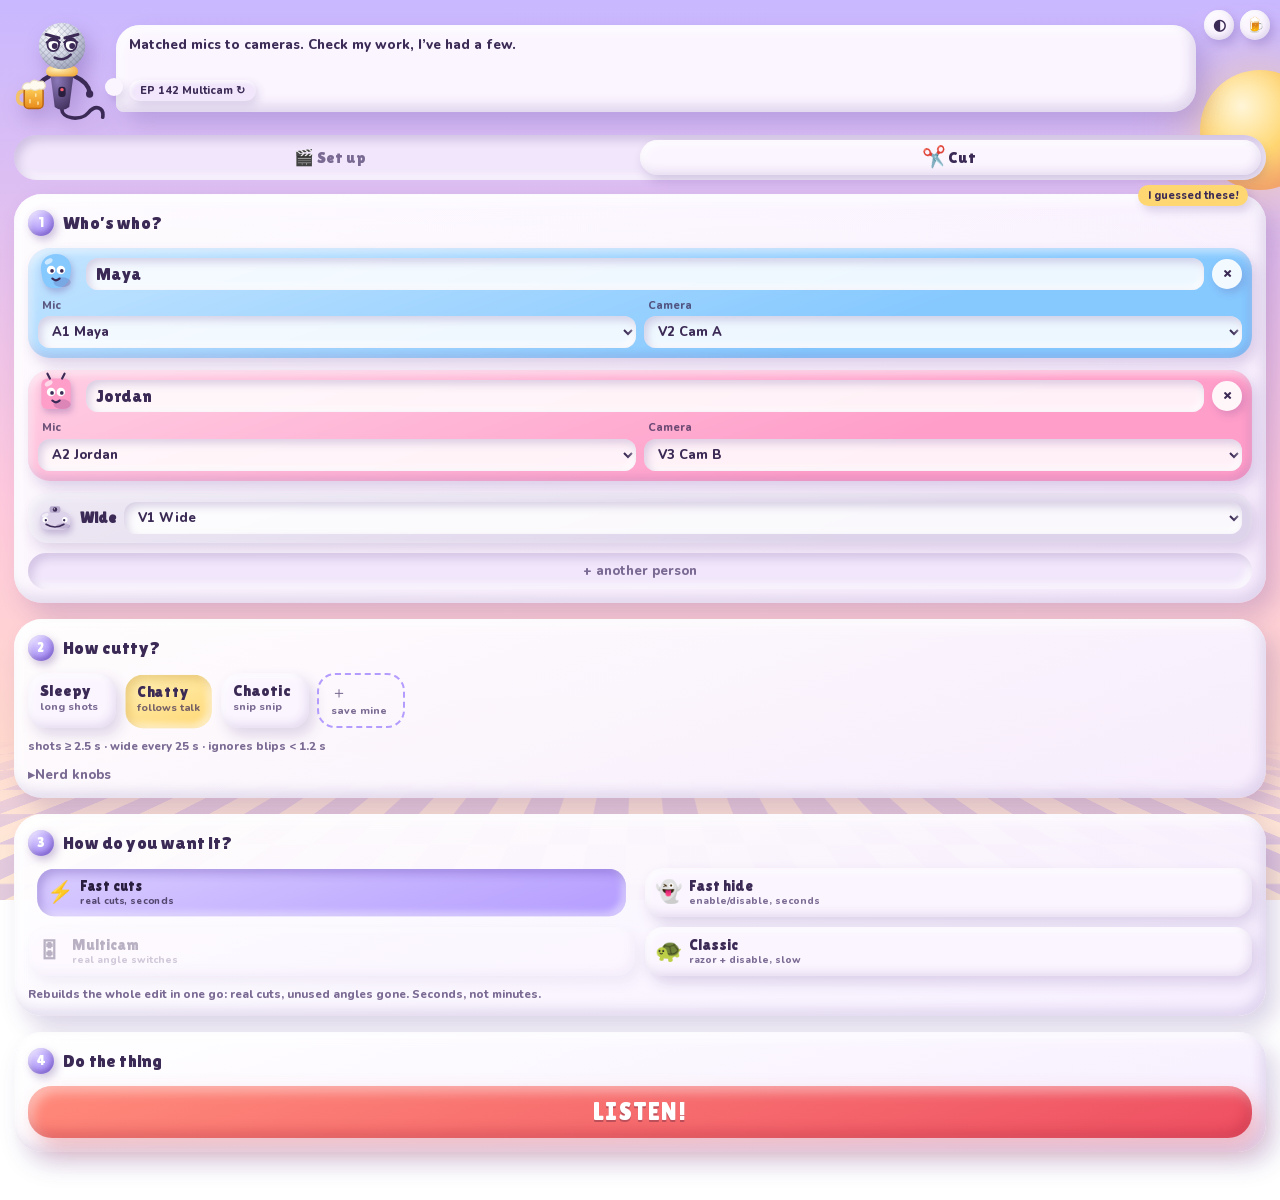
==== commit 32b30de3: "Arrow Switch 1.4.0: real multicam angles, Fast hide, fixes found testing in Premiere 2026 Tested end" ====
--- a/extension/index.html
+++ b/extension/index.html
@@ -147,6 +147,7 @@
         <input id="episodeName" type="text" spellcheck="false" placeholder="EP 143 – someone famous-ish"></label>
       <label class="switch-row"><input type="checkbox" id="optColour" checked><span class="sw"></span> Colour-code everyone’s clips</label>
       <label class="switch-row"><input type="checkbox" id="optMute" checked><span class="sw"></span> Mute the other cameras’ audio (keep one master)</label>
+      <label class="switch-row"><input type="checkbox" id="optMulticam" checked><span class="sw"></span> Also make a multicam edit</label>
     </section>
 
     <section class="sticker">
@@ -217,10 +218,10 @@
       <section class="sticker">
         <h2><span class="num">3</span> How do you want it?</h2>
         <div id="outputs" class="outputs" role="radiogroup" aria-label="Output style">
-          <button role="radio" data-output="hide"><i>👻</i><b>Hide</b><small>enable/disable angles</small></button>
-          <button role="radio" data-output="delete"><i>🔪</i><b>Razor</b><small>cut + delete unused</small></button>
-          <button role="radio" data-output="fast"><i>⚡</i><b>Fast cuts</b><small>real cuts, way faster</small></button>
-          <button role="radio" data-output="multicam"><i>🎛</i><b>Multicam</b><small>cut + angle markers</small></button>
+          <button role="radio" data-output="fast"><i>⚡</i><b>Fast cuts</b><small>real cuts, seconds</small></button>
+          <button role="radio" data-output="fasthide"><i>👻</i><b>Fast hide</b><small>enable/disable, seconds</small></button>
+          <button role="radio" data-output="multicam"><i>🎛</i><b>Multicam</b><small>real angle switches</small></button>
+          <button role="radio" data-output="hide"><i>🐢</i><b>Classic</b><small>razor + disable, slow</small></button>
         </div>
         <p id="outputDesc" class="desc"></p>
       </section>
@@ -255,6 +256,7 @@
   <script src="js/audio.js"></script>
   <script src="js/sync.js"></script>
   <script src="js/xmlcut.js"></script>
+  <script src="js/prproj.js"></script>
   <script src="js/presets.js"></script>
   <script src="js/copy.js"></script>
   <script src="js/main.js"></script>
--- a/extension/css/style.css
+++ b/extension/css/style.css
@@ -335,6 +335,11 @@
 .big:disabled { background: var(--clay-2); color: var(--ink-soft); text-shadow: none; transform: none; box-shadow: inset 4px 5px 10px rgba(var(--shade), 0.24); cursor: wait; }
 .big.go { background: linear-gradient(160deg, #3fc08a, #1f8a5c); box-shadow: 8px 12px 22px rgba(40, 150, 110, 0.35), inset -5px -7px 12px rgba(20, 110, 80, 0.3), inset 5px 6px 12px rgba(255, 255, 255, 0.45); }
 .big.go-violet { background: linear-gradient(160deg, #a58bff, #6f4fe0); box-shadow: 8px 12px 22px rgba(111, 79, 224, 0.35), inset -5px -7px 12px rgba(60, 30, 140, 0.3), inset 5px 6px 12px rgba(255, 255, 255, 0.45); }
+.big.go:disabled, .big.go-violet:disabled {
+  background: var(--clay-2); color: var(--ink-soft); text-shadow: none; transform: none;
+  box-shadow: inset 4px 5px 10px rgba(var(--shade), 0.24), inset -4px -4px 8px rgba(var(--hi), var(--hi-a));
+}
+.big.busy-label { font-size: 20px; }
 .big.ready { animation: nudge 2.4s ease-in-out infinite; }
 @keyframes nudge { 0%, 88%, 100% { transform: none; } 92% { transform: rotate(-1.5deg) scale(1.02); } 96% { transform: rotate(1.5deg) scale(1.02); } }
 
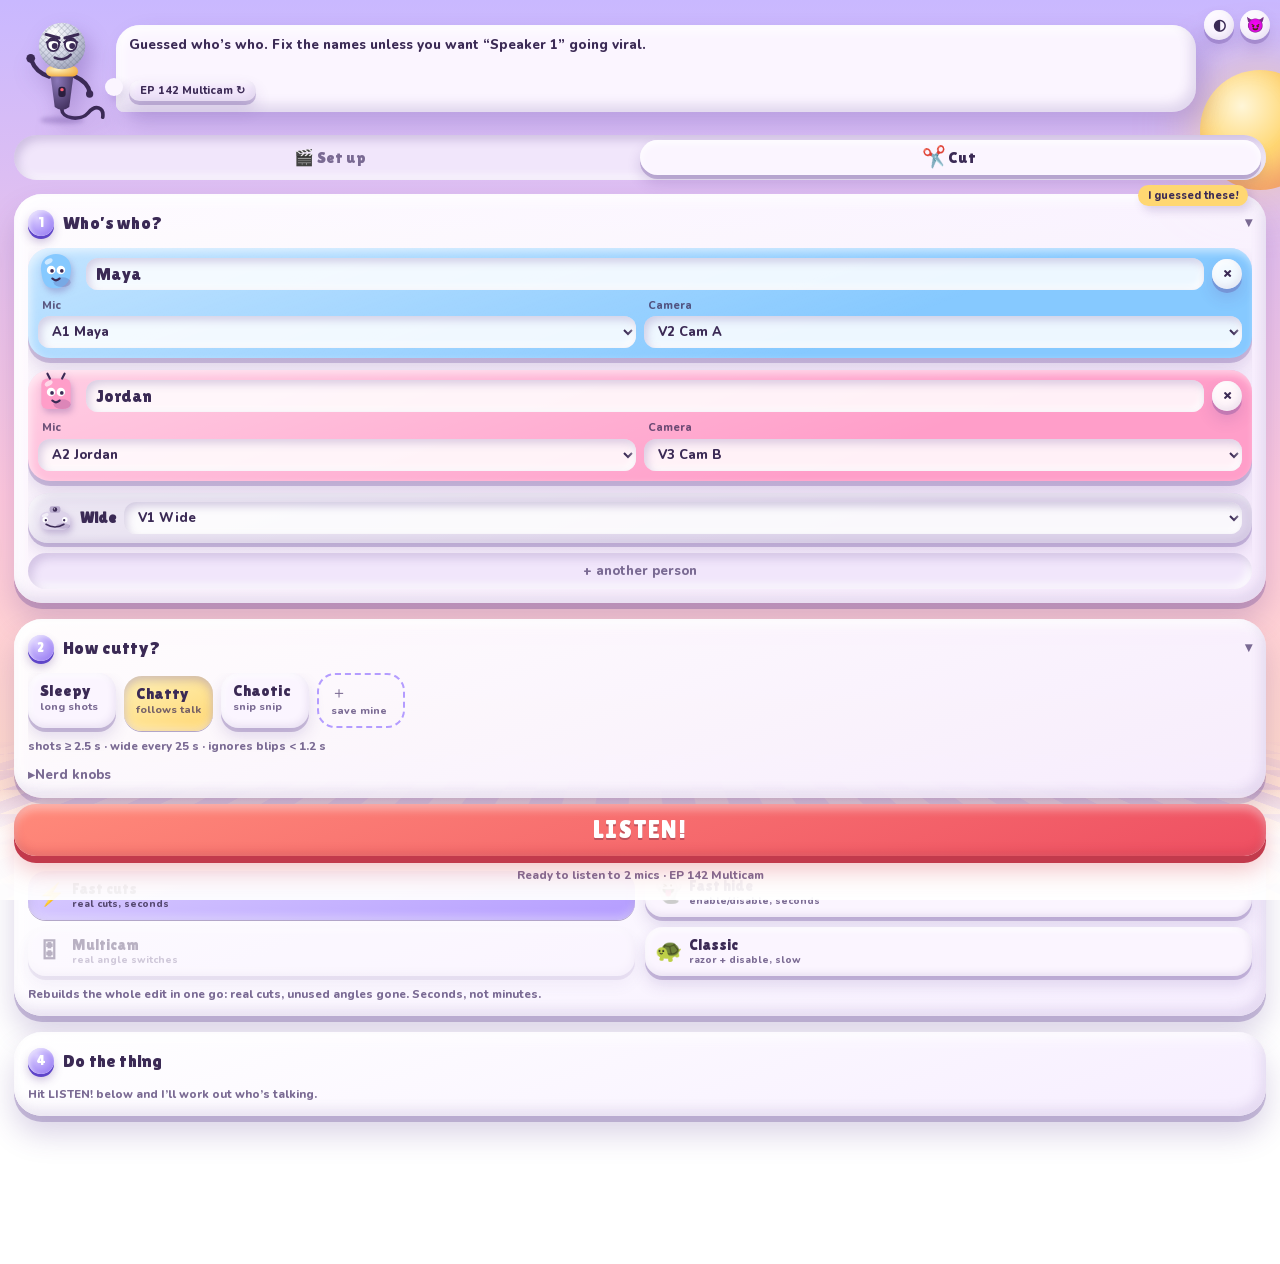
==== commit ae61874d: "Arrow Switch 1.5.0: 3D interface, action dock, follows Premiere, undo, no beer - Always-visible acti" ====
--- a/extension/index.html
+++ b/extension/index.html
@@ -21,8 +21,7 @@
       <radialGradient id="gMetal" cx="35%" cy="28%" r="85%"><stop offset="0" stop-color="#ffffff"/><stop offset=".45" stop-color="#d9dcea"/><stop offset="1" stop-color="#8f94ad"/></radialGradient>
       <radialGradient id="gHandle" cx="30%" cy="20%" r="95%"><stop offset="0" stop-color="#8b78b8"/><stop offset="1" stop-color="#3b2a55"/></radialGradient>
       <radialGradient id="gGold" cx="35%" cy="30%" r="80%"><stop offset="0" stop-color="#fff0b8"/><stop offset="1" stop-color="#f0a93b"/></radialGradient>
-      <linearGradient id="gBeer" x1="0" y1="0" x2="0" y2="1"><stop offset="0" stop-color="#ffd35c"/><stop offset="1" stop-color="#e88a1a"/></linearGradient>
-      <radialGradient id="gPink" cx="35%" cy="28%" r="80%"><stop offset="0" stop-color="#ffd6e8"/><stop offset="1" stop-color="#f26aa8"/></radialGradient>
+            <radialGradient id="gPink" cx="35%" cy="28%" r="80%"><stop offset="0" stop-color="#ffd6e8"/><stop offset="1" stop-color="#f26aa8"/></radialGradient>
       <pattern id="pGrille" width="6" height="6" patternUnits="userSpaceOnUse" patternTransform="rotate(45)">
         <rect width="6" height="6" fill="none"/><path d="M0 0 H6 M0 0 V6" stroke="#5b5f78" stroke-width="1.1" opacity=".55"/>
       </pattern>
@@ -38,38 +37,31 @@
       </g>
       <g class="body">
         <path class="cable" d="M60 120 C58 134 86 138 96 126 S118 118 116 132"/>
-        <!-- arm + beer, lowered -->
-        <g class="beer-arm not-done not-error">
-          <path class="arm" d="M42 76 Q26 84 26 96"/>
-          <g class="beer">
-            <path class="mug-handle" d="M8 96 q-9 0 -9 9 q0 9 9 9"/>
-            <rect class="mug" x="8" y="90" width="26" height="30" rx="6"/>
-            <path class="bubbles" d="M16 108 v4 M24 100 v3 M27 111 v3"/>
-            <path class="foam" d="M5 92 q2 -9 11 -7 q4 -7 12 -2 q9 -3 9 7 q-2 5 -8 3 q-6 4 -12 0 q-7 3 -12 -1z"/>
-          </g>
-        </g>
-        <!-- arm + beer, raised for cheers -->
-        <g class="beer-arm raised only-done">
-          <path class="arm" d="M80 74 Q100 60 102 40"/>
-          <g class="beer" transform="rotate(18 106 30)">
-            <path class="mug-handle" d="M118 26 q9 0 9 9 q0 9 -9 9"/>
-            <rect class="mug" x="92" y="20" width="26" height="30" rx="6"/>
-            <path class="foam" d="M89 22 q2 -9 11 -7 q4 -7 12 -2 q9 -3 9 7 q-2 5 -8 3 q-6 4 -12 0 q-7 3 -12 -1z"/>
-            <path class="splash" d="M96 6 q2 -6 5 0 M110 2 q3 -6 5 0 M120 12 q4 -4 5 2"/>
-          </g>
-        </g>
-        <!-- spilled beer -->
+        <!-- left arm: waves when idle, up for the win, flops on error -->
+        <g class="arm-left not-done not-error">
+          <path class="arm" d="M42 76 Q24 70 18 54"/>
+          <circle class="hand" cx="17" cy="51" r="6"/>
+        </g>
+        <g class="only-done">
+          <path class="arm" d="M42 74 Q20 56 16 30"/>
+          <circle class="hand" cx="16" cy="27" r="6"/>
+          <path class="arm" d="M78 74 Q100 56 104 30"/>
+          <circle class="hand" cx="104" cy="27" r="6"/>
+        </g>
         <g class="only-error">
-          <path class="arm" d="M42 76 Q24 90 16 104"/>
-          <g transform="rotate(-100 18 116)"><rect class="mug" x="6" y="104" width="26" height="30" rx="6"/></g>
-          <path class="puddle" d="M-4 128 q14 -8 30 -2 q16 -5 26 3 q-4 6 -28 4 q-22 3 -28 -5z"/>
-        </g>
-        <path class="arm other not-done" d="M78 76 Q96 84 98 98"/>
-        <circle class="hand not-done" cx="98" cy="100" r="5"/>
+          <path class="arm" d="M42 78 Q28 92 24 106"/>
+          <circle class="hand" cx="24" cy="108" r="6"/>
+          <g class="dizzy"><path d="M40 -6 l3 -6 l3 6 l6 3 l-6 3 l-3 6 l-3 -6 l-6 -3z"/><path d="M80 -10 l2 -4 l2 4 l4 2 l-4 2 l-2 4 l-2 -4 l-4 -2z"/></g>
+        </g>
+        <path class="arm other not-done not-error" d="M78 76 Q96 84 98 98"/>
+        <circle class="hand not-done not-error" cx="98" cy="100" r="5"/>
+        <path class="arm other only-error" d="M78 78 Q92 92 96 106"/>
+        <circle class="hand only-error" cx="96" cy="108" r="6"/>
         <g class="scissors only-cut">
           <circle cx="104" cy="104" r="5"/><circle cx="96" cy="112" r="5"/>
           <path d="M100 100 L116 84 M101 108 L118 94"/>
         </g>
+        <ellipse class="floor-shadow" cx="60" cy="136" rx="30" ry="5"/>
 
         <path class="handle" d="M44 72 L50 118 Q60 126 70 118 L76 72 Z"/>
         <rect class="switch" x="55" y="90" width="10" height="14" rx="4"/>
@@ -117,7 +109,7 @@
 
     <div class="corner-tools">
       <button id="themeBtn" class="icon-btn" title="Theme: auto / light / dark" aria-label="Change theme">◐</button>
-      <button id="toneBtn" class="icon-btn" title="Tone: mean or nice" aria-label="Change tone">🍺</button>
+      <button id="toneBtn" class="icon-btn" title="Tone: mean or nice" aria-label="Change tone">😈</button>
     </div>
   </header>
 
@@ -153,8 +145,7 @@
     <section class="sticker">
       <h2><span class="num">3</span> Sync it</h2>
       <ul id="syncList" class="sync-list" hidden></ul>
-      <button id="buildBtn" class="big go-violet">SYNC &amp; BUILD</button>
-      <button id="buildCancel" class="link" hidden>stop</button>
+      <p class="desc">Hit <b>SYNC &amp; BUILD</b> below when the list looks right.</p>
     </section>
   </section>
 
@@ -176,8 +167,9 @@
     </section>
 
     <main id="app" hidden>
-      <section class="sticker">
-        <h2><span class="num">1</span> Who’s who?</h2>
+      <section class="sticker fold" id="whoCard">
+        <button class="fold-head" aria-expanded="true"><h2><span class="num">1</span> Who’s who?</h2><span class="fold-sum" id="whoSum"></span><span class="chev" aria-hidden="true">▾</span></button>
+        <div class="fold-body">
         <span id="autoTag" class="scribble" hidden>I guessed these!</span>
         <div id="speakers"></div>
         <div class="wide-row">
@@ -186,10 +178,12 @@
           <select id="wideCam" aria-label="Wide shot camera"></select>
         </div>
         <button id="addSpeaker" class="dashed">+ another person</button>
-      </section>
-
-      <section class="sticker">
-        <h2><span class="num">2</span> How cutty?</h2>
+        </div>
+      </section>
+
+      <section class="sticker fold" id="howCard">
+        <button class="fold-head" aria-expanded="true"><h2><span class="num">2</span> How cutty?</h2><span class="fold-sum" id="howSum"></span><span class="chev" aria-hidden="true">▾</span></button>
+        <div class="fold-body">
         <div id="presets" class="presets" role="radiogroup" aria-label="Presets"></div>
         <p id="pacingDesc" class="desc"></p>
         <div id="savePresetRow" class="save-row" hidden>
@@ -213,6 +207,7 @@
             <input type="range" id="leadInSec" min="0" max="1" step="0.05"></label>
           <label class="switch-row"><input type="checkbox" id="overlapToWide"><span class="sw"></span> Talking over each other → wide</label>
         </details>
+        </div>
       </section>
 
       <section class="sticker">
@@ -243,13 +238,39 @@
           <div id="legend" class="legend"></div>
         </div>
 
+        <p id="readyHint" class="desc">Hit <b>LISTEN!</b> below and I’ll work out who’s talking.</p>
+        <div id="lastRun" class="last-run" hidden>
+          <div class="last-run-text"><b>Last cut</b><span id="lastRunName"></span></div>
+          <button id="lastRunShow" class="pill solid">Show it</button>
+          <button id="lastRunUndo" class="pill">Undo</button>
+        </div>
+      </section>
+    </main>
+  </section>
+
+  <!-- Always-visible actions: whatever the next step is lives here. -->
+  <div class="dock empty" id="dock" data-tab="cut">
+    <div class="dock-inner">
+      <div class="dock-cut">
         <button id="analyze" class="big">LISTEN!</button>
         <button id="apply" class="big go" hidden>CUT IT!</button>
-        <button id="reanalyze" class="link" hidden>listen again</button>
-      </section>
-    </main>
-  </section>
-
+        <div class="dock-row">
+          <span id="dockInfo" class="dock-info"></span>
+          <span id="cutDelta" class="delta" hidden></span>
+          <button id="reanalyze" class="link" hidden>listen again</button>
+        </div>
+      </div>
+      <div class="dock-setup">
+        <button id="buildBtn" class="big go-violet">SYNC &amp; BUILD</button>
+        <div class="dock-row">
+          <span id="setupInfo" class="dock-info">Add your camera and mic files first</span>
+          <button id="buildCancel" class="link" hidden>stop</button>
+        </div>
+      </div>
+    </div>
+  </div>
+
+  <div id="toast" class="toast" role="status" aria-live="polite" hidden></div>
   <div id="confetti" class="confetti" aria-hidden="true"></div>
 
   <script src="js/engine.js"></script>
--- a/extension/css/style.css
+++ b/extension/css/style.css
@@ -156,7 +156,7 @@
 .icon-btn:hover { transform: translateY(-2px) rotate(-8deg); }
 .icon-btn:active { transform: scale(0.9); }
 
-/* The mascot: a microphone with a beer. */
+/* The mascot: a talking microphone. */
 .mascot { width: 96px; height: auto; overflow: visible; filter: drop-shadow(6px 10px 10px rgba(var(--shade), 0.3)); cursor: pointer; }
 .mascot * { stroke-linecap: round; stroke-linejoin: round; }
 .mascot .ball { fill: url(#gMetal); }
@@ -169,12 +169,6 @@
 .mascot .cable { fill: none; stroke: #3b2a55; stroke-width: 5; }
 .mascot .arm { fill: none; stroke: #3b2a55; stroke-width: 6; }
 .mascot .hand { fill: #3b2a55; }
-.mascot .mug { fill: url(#gBeer); stroke: #b86412; stroke-width: 2; }
-.mascot .mug-handle { fill: none; stroke: #f3c16a; stroke-width: 5; }
-.mascot .foam { fill: #fffaf0; stroke: #e9dcc3; stroke-width: 1.5; }
-.mascot .bubbles { stroke: #fff4c8; stroke-width: 2; opacity: 0.8; }
-.mascot .splash { fill: none; stroke: #ffe39a; stroke-width: 3; }
-.mascot .puddle { fill: #f5b33d; opacity: 0.85; }
 .mascot .eye { fill: #fff; stroke: #3b2a55; stroke-width: 2.5; }
 .mascot .pupils circle { fill: #3b2a55; }
 .mascot .lid { fill: none; stroke: #3b2a55; stroke-width: 3; }
@@ -195,14 +189,17 @@
 .mascot.mood-done .not-done, .mascot.mood-error .not-error { display: none; }
 .mascot.mood-done .blush, .mascot.mood-poke .blush { opacity: 0.8; }
 
-.mascot .body, .mascot .head, .mascot .pupils, .mascot .beer-arm { transform-box: fill-box; }
+.mascot .body, .mascot .head, .mascot .pupils, .mascot .arm-left { transform-box: fill-box; }
+.mascot .dizzy path { fill: #ffd772; }
+.mascot .floor-shadow { fill: rgba(var(--shade), 0.28); filter: blur(3px); }
 .mascot .body { transform-origin: 50% 100%; }
 .mascot .head { transform-origin: 50% 90%; }
 .mascot .pupils { transform-origin: 50% 50%; }
-.mascot .beer-arm { transform-origin: 100% 0%; }
+.mascot .arm-left { transform-origin: 100% 100%; }
 .mood-idle .body { animation: sway 3.6s ease-in-out infinite; }
 .mood-idle .pupils { animation: blink 4s infinite; }
-.mood-idle .beer-arm { animation: sip 7s ease-in-out infinite; }
+.mood-idle .arm-left { animation: wave 5s ease-in-out infinite; }
+.mood-error .dizzy { animation: spin 2.4s linear infinite; transform-box: fill-box; transform-origin: 50% 50%; }
 .mood-listen .head { animation: bob 0.6s ease-in-out infinite alternate; }
 .mood-listen .pupils { animation: look 1.6s ease-in-out infinite; }
 .mood-cut .body { animation: shake 0.12s linear infinite; }
@@ -210,7 +207,7 @@
 .mood-error .head { animation: wobble 1.2s ease-in-out infinite; }
 .mood-poke .body { animation: squish 0.5s var(--spring); }
 @keyframes sway { 50% { transform: rotate(3deg) translateY(-2px); } }
-@keyframes sip { 0%, 80%, 100% { transform: rotate(0); } 86%, 94% { transform: rotate(-38deg) translate(8px, -14px); } }
+@keyframes wave { 0%, 70%, 100% { transform: rotate(0); } 76%, 88% { transform: rotate(-18deg); } 82%, 94% { transform: rotate(12deg); } }
 @keyframes blink { 0%, 94%, 100% { transform: scaleY(1); } 97% { transform: scaleY(0.1); } }
 @keyframes bob { from { transform: rotate(-6deg); } to { transform: rotate(6deg) translateY(-2px); } }
 @keyframes look { 0%, 100% { transform: translateX(-3px); } 50% { transform: translateX(3px); } }
@@ -280,7 +277,7 @@
   background: linear-gradient(160deg, var(--card-a), var(--card-b));
   border-radius: 28px;
   box-shadow: 10px 12px 24px rgba(var(--shade), 0.22), inset -5px -7px 12px rgba(var(--shade), 0.14), inset 5px 6px 12px rgba(var(--hi), var(--hi-a));
-  animation: rise 0.5s var(--ease) both;
+  animation: rise 0.5s var(--ease) backwards;
 }
 .pane .sticker:nth-child(2) { animation-delay: 0.06s; }
 .pane .sticker:nth-child(3) { animation-delay: 0.12s; }
@@ -613,9 +610,160 @@
   position: absolute; top: -20px; width: 9px; height: 13px; border-radius: 3px;
   animation: fall 1.8s cubic-bezier(.2, .6, .4, 1) forwards;
 }
-.confetti i.beer { width: auto; height: auto; font-size: 18px; font-style: normal; }
+.confetti i.star { width: auto; height: auto; font-size: 16px; font-style: normal; }
 @keyframes fall { to { transform: translate(var(--dx), 110vh) rotate(var(--rot)); opacity: 0.2; } }
 
 @media (prefers-reduced-motion: reduce) {
   *, *::before, *::after { animation: none !important; transition: none !important; }
 }
+
+/* ---------------------------------------------------------------- action dock */
+body { padding-bottom: 132px; }
+.dock {
+  position: fixed; left: 0; right: 0; bottom: 0; z-index: 5;
+  padding: 10px 14px 12px;
+  background: linear-gradient(180deg, rgba(255, 255, 255, 0), var(--card-a) 38%);
+  pointer-events: none;
+}
+.dock-inner { pointer-events: auto; }
+.dock .big { margin: 0; }
+.dock-row { display: flex; align-items: center; justify-content: center; gap: 8px; min-height: 26px; margin-top: 4px; }
+.dock-row .link { margin: 0; }
+.dock-info { font-size: 11.5px; color: var(--ink-soft); white-space: nowrap; overflow: hidden; text-overflow: ellipsis; }
+.dock[data-tab="cut"] .dock-setup, .dock[data-tab="setup"] .dock-cut { display: none; }
+.dock.empty .dock-cut { display: none; }
+.dock-cut, .dock-setup { animation: rise 0.35s var(--ease) both; }
+.delta {
+  padding: 1px 8px; border-radius: 999px; font-size: 11px; color: #3b2a55;
+  background: var(--butter); box-shadow: 2px 3px 6px rgba(var(--shade), 0.2);
+  animation: pop 0.35s var(--spring);
+}
+.delta.down { background: var(--mint); }
+
+/* ---------------------------------------------------------------- folding cards */
+.fold-head {
+  display: grid; grid-template-columns: auto 1fr auto; align-items: center; gap: 8px;
+  width: 100%; margin: 0; padding: 0; border: 0; background: none; text-align: left; cursor: pointer;
+}
+.fold-head h2 { margin: 0; white-space: nowrap; }
+.fold-sum {
+  min-width: 0; font-size: 11.5px; color: var(--ink-soft);
+  white-space: nowrap; overflow: hidden; text-overflow: ellipsis;
+  opacity: 0; transition: opacity 0.25s;
+}
+.chev { font-size: 14px; color: var(--ink-soft); transition: transform 0.35s var(--spring); }
+.fold-body { overflow: hidden; margin-top: 12px; }
+.fold.collapsed .fold-body { margin-top: 0; opacity: 0; }
+.fold.collapsed .fold-sum { opacity: 1; }
+.fold.collapsed .chev { transform: rotate(-90deg); }
+.fold.collapsed { padding-bottom: 14px; }
+/* The body holds several children; wrap them so the 0fr row can shrink them together. */
+.fold-body { display: block; max-height: 2000px; transition: max-height 0.45s var(--ease), margin-top 0.4s var(--ease), opacity 0.3s; }
+.fold.collapsed .fold-body { max-height: 0; }
+
+/* ---------------------------------------------------------------- last run + toast */
+.last-run {
+  display: grid; grid-template-columns: 1fr auto auto; align-items: center; gap: 6px;
+  margin-top: 12px; padding: 9px 10px; border-radius: 16px;
+  background: var(--clay-2);
+  box-shadow: inset 3px 4px 8px rgba(var(--shade), 0.18), inset -3px -3px 6px rgba(var(--hi), var(--hi-a));
+  animation: rise 0.4s var(--spring) both;
+}
+.last-run-text { display: grid; min-width: 0; font-size: 12px; }
+.last-run-text span { overflow: hidden; text-overflow: ellipsis; white-space: nowrap; color: var(--ink-soft); }
+.last-run .pill { padding: 5px 11px; font-size: 12px; }
+
+.toast {
+  position: fixed; left: 50%; bottom: 128px; z-index: 6; max-width: calc(100% - 40px);
+  padding: 7px 14px; border-radius: 999px;
+  background: #3b2a55; color: #fff; font-size: 12px;
+  box-shadow: 5px 8px 18px rgba(59, 42, 85, 0.35);
+  transform: translateX(-50%);
+  animation: toast-in 0.35s var(--spring);
+}
+@keyframes toast-in { from { opacity: 0; transform: translate(-50%, 10px) scale(0.95); } }
+
+
+/* ================================================================ 3D pass
+ * Depth without WebGL: key-cap buttons with a solid bottom edge that press down, raised
+ * chips, cards that tilt a few degrees toward the pointer with a moving highlight, and a
+ * mascot that sways in perspective. All Chromium 88 safe; off with reduced motion. */
+
+:root, body[data-theme="light"] { --edge: rgba(88, 54, 140, 0.28); --edge-strong: rgba(60, 30, 110, 0.38); }
+body[data-theme="dark"] { --edge: rgba(0, 0, 0, 0.55); --edge-strong: rgba(0, 0, 0, 0.7); }
+
+/* Key-cap buttons */
+.big {
+  border-radius: 22px;
+  box-shadow:
+    0 7px 0 #c23a4c,
+    0 14px 24px rgba(220, 80, 90, 0.35),
+    inset 0 -4px 10px rgba(160, 30, 50, 0.25),
+    inset 0 5px 10px rgba(255, 255, 255, 0.45);
+  transform: translateY(0);
+  transition: transform 0.12s var(--ease), box-shadow 0.12s var(--ease), filter 0.2s;
+}
+.big:hover { transform: translateY(-2px); filter: brightness(1.04); }
+.big:active {
+  transform: translateY(6px);
+  box-shadow: 0 1px 0 #c23a4c, 0 4px 10px rgba(220, 80, 90, 0.3), inset 0 3px 8px rgba(120, 20, 40, 0.3);
+}
+.big.go { box-shadow: 0 7px 0 #17704a, 0 14px 24px rgba(40, 150, 110, 0.35), inset 0 -4px 10px rgba(20, 110, 80, 0.28), inset 0 5px 10px rgba(255, 255, 255, 0.45); }
+.big.go:active { box-shadow: 0 1px 0 #17704a, 0 4px 10px rgba(40, 150, 110, 0.3), inset 0 3px 8px rgba(10, 70, 50, 0.35); }
+.big.go-violet { box-shadow: 0 7px 0 #5237b8, 0 14px 24px rgba(111, 79, 224, 0.35), inset 0 -4px 10px rgba(60, 30, 140, 0.28), inset 0 5px 10px rgba(255, 255, 255, 0.45); }
+.big.go-violet:active { box-shadow: 0 1px 0 #5237b8, 0 4px 10px rgba(111, 79, 224, 0.3), inset 0 3px 8px rgba(40, 20, 100, 0.35); }
+.big:disabled, .big.go:disabled, .big.go-violet:disabled {
+  transform: translateY(6px);
+  box-shadow: 0 1px 0 var(--edge), inset 0 3px 8px rgba(var(--shade), 0.22);
+}
+.dock { padding-top: 16px; }
+.dock .big { margin-bottom: 6px; }
+
+/* Raised chips */
+.preset, .outputs button, .icon-btn, .pill, .remove, .file, .channel, .wide-row {
+  box-shadow:
+    0 4px 0 var(--edge),
+    0 9px 16px rgba(var(--shade), 0.16),
+    inset -2px -3px 7px rgba(var(--shade), 0.1),
+    inset 2px 3px 7px rgba(var(--hi), var(--hi-a));
+}
+.preset:active, .outputs button:active, .icon-btn:active, .pill:active, .remove:active { transform: translateY(3px); box-shadow: 0 1px 0 var(--edge), 0 3px 8px rgba(var(--shade), 0.16); }
+.preset[aria-checked="true"], .outputs button[aria-checked="true"] {
+  transform: translateY(3px);
+  box-shadow: 0 1px 0 var(--edge-strong), inset 0 4px 10px rgba(80, 50, 160, 0.28), inset 0 -3px 8px rgba(255, 255, 255, 0.45);
+}
+.channel { box-shadow: 0 5px 0 rgba(88, 54, 140, 0.25), 0 12px 20px rgba(var(--shade), 0.18), inset 3px 4px 8px rgba(255, 255, 255, 0.55); }
+.tab-slider { box-shadow: 0 4px 0 var(--edge), 0 8px 14px rgba(var(--shade), 0.2), inset 0 3px 8px rgba(var(--hi), var(--hi-a)); }
+.num { box-shadow: 0 3px 0 #5f45c9, 0 6px 10px rgba(var(--shade), 0.3), inset 2px 2px 4px rgba(255, 255, 255, 0.6); }
+
+/* Cards tilt toward the pointer (vars set in main.js) with a highlight that follows it */
+.sticker {
+  --rx: 0deg; --ry: 0deg; --mx: 50%; --my: 0%;
+  transform: perspective(900px) rotateX(var(--rx)) rotateY(var(--ry));
+  transition: transform 0.35s var(--ease), box-shadow 0.35s var(--ease);
+  box-shadow:
+    0 6px 0 var(--edge),
+    0 18px 30px rgba(var(--shade), 0.22),
+    inset -5px -7px 12px rgba(var(--shade), 0.12),
+    inset 5px 6px 12px rgba(var(--hi), var(--hi-a));
+}
+.sticker::after {
+  content: ""; position: absolute; top: 0; right: 0; bottom: 0; left: 0; border-radius: inherit; pointer-events: none;
+  background: radial-gradient(circle at var(--mx) var(--my), rgba(255, 255, 255, 0.35), rgba(255, 255, 255, 0) 55%);
+  opacity: 0; transition: opacity 0.35s;
+}
+.sticker.tilting::after { opacity: 1; }
+body[data-theme="dark"] .sticker::after { background: radial-gradient(circle at var(--mx) var(--my), rgba(190, 160, 255, 0.14), rgba(190, 160, 255, 0) 55%); }
+
+/* Mascot sways in 3D */
+.hero { perspective: 500px; }
+.mascot { transform-style: preserve-3d; animation: turn 9s ease-in-out infinite; }
+@keyframes turn { 0%, 100% { transform: rotateY(-10deg) rotateX(2deg); } 50% { transform: rotateY(12deg) rotateX(-2deg); } }
+
+/* Dock glass */
+.dock { background: linear-gradient(180deg, rgba(255, 255, 255, 0), var(--card-a) 42%); }
+.dock-inner { transform: translateZ(0); }
+
+@media (prefers-reduced-motion: reduce) {
+  .sticker, .mascot { transform: none !important; }
+}
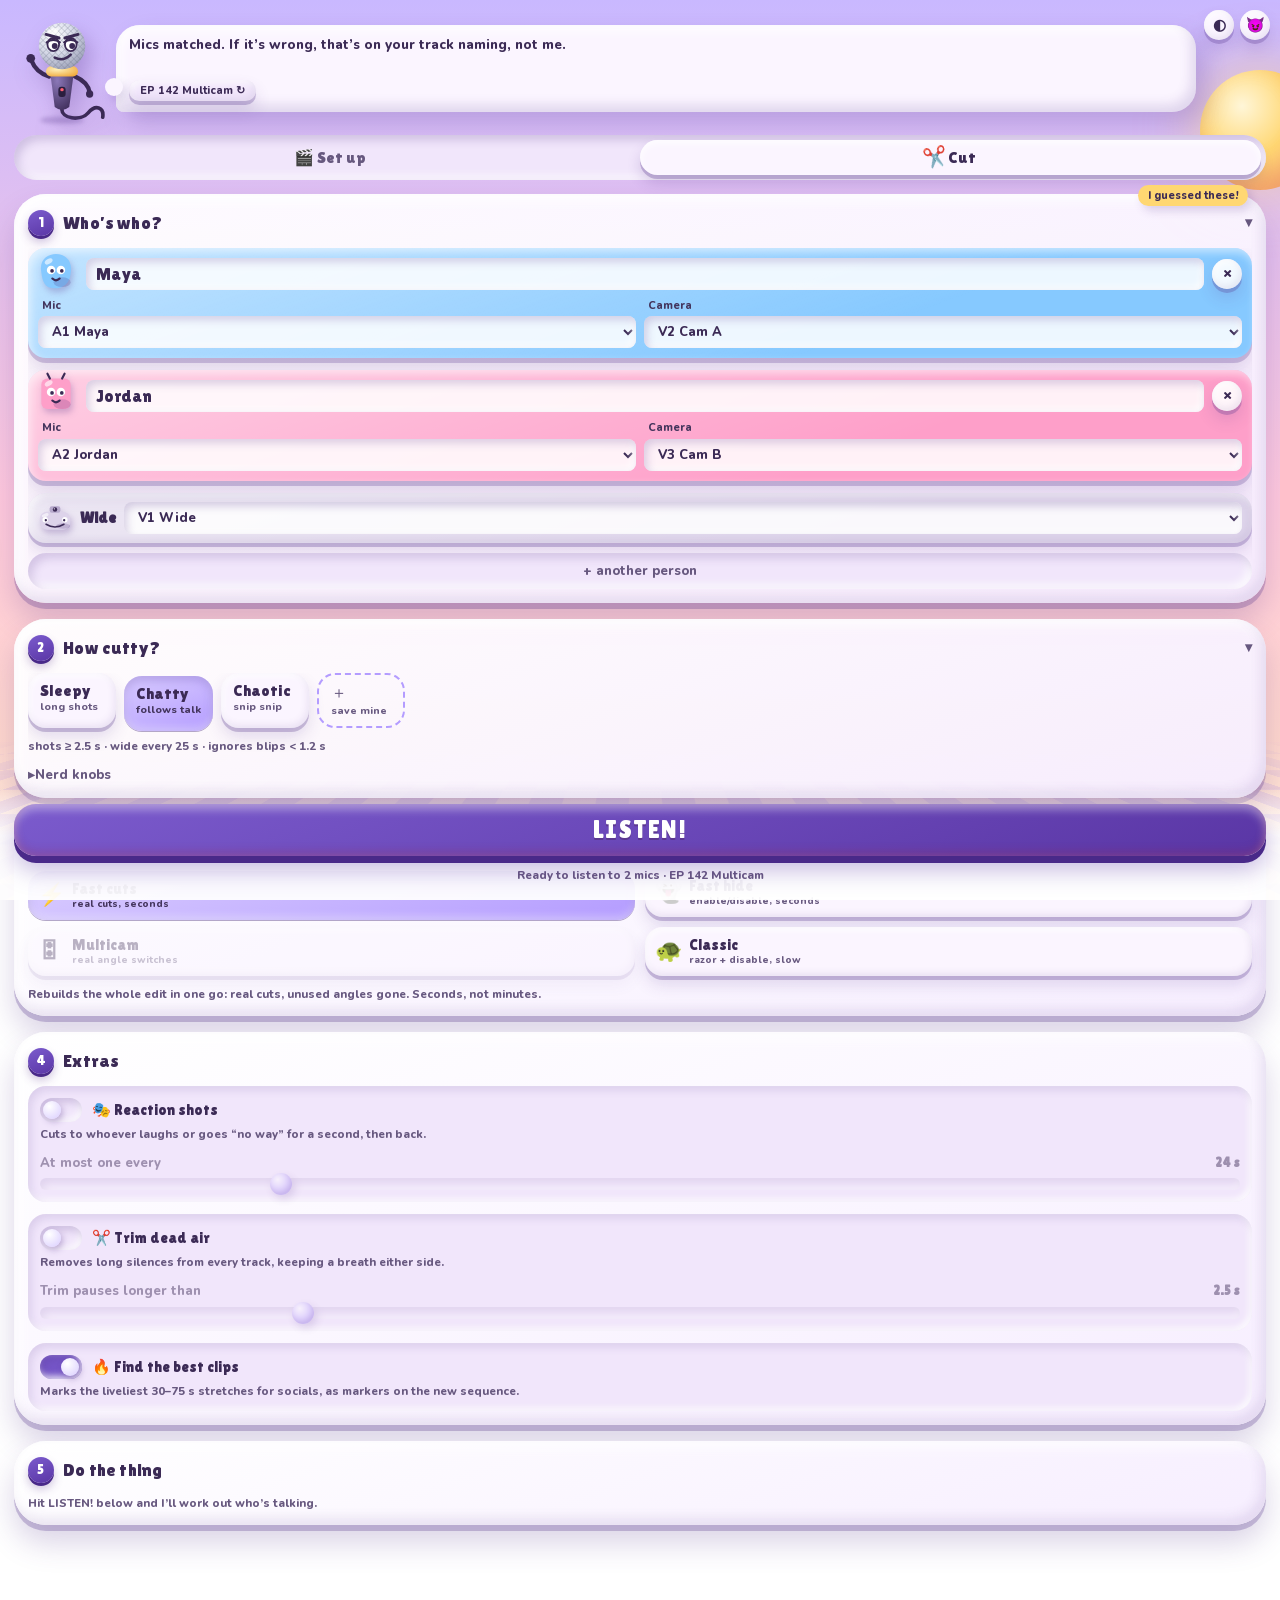
==== commit 98665677: "WIP extras" ====
--- a/extension/index.html
+++ b/extension/index.html
@@ -221,8 +221,30 @@
         <p id="outputDesc" class="desc"></p>
       </section>
 
+      <section class="sticker" id="extrasCard">
+        <h2><span class="num">4</span> Extras</h2>
+        <div class="extras">
+          <div class="extra">
+            <label class="switch-row"><input type="checkbox" id="reactions"><span class="sw"></span> <span class="extra-name">🎭 Reaction shots</span></label>
+            <p class="desc">Cuts to whoever laughs or goes “no way” for a second, then back.</p>
+            <label class="slider" data-extra="reactions"><span>At most one every</span><output data-for="reactionEverySec"></output>
+              <input type="range" id="reactionEverySec" min="8" max="90" step="2"></label>
+          </div>
+          <div class="extra" id="trimExtra">
+            <label class="switch-row"><input type="checkbox" id="trimSilence"><span class="sw"></span> <span class="extra-name">✂️ Trim dead air</span></label>
+            <p class="desc" id="trimDesc">Removes long silences from every track, keeping a breath either side.</p>
+            <label class="slider" data-extra="trimSilence"><span>Trim pauses longer than</span><output data-for="trimMinSec"></output>
+              <input type="range" id="trimMinSec" min="1" max="8" step="0.5"></label>
+          </div>
+          <div class="extra">
+            <label class="switch-row"><input type="checkbox" id="highlights"><span class="sw"></span> <span class="extra-name">🔥 Find the best clips</span></label>
+            <p class="desc">Marks the liveliest 30–75 s stretches for socials, as markers on the new sequence.</p>
+          </div>
+        </div>
+      </section>
+
       <section class="sticker">
-        <h2><span class="num">4</span> Do the thing</h2>
+        <h2><span class="num">5</span> Do the thing</h2>
         <span id="programMeta" class="scribble"></span>
 
         <div id="meters" class="meters" hidden></div>
@@ -234,6 +256,11 @@
           </div>
           <div class="ruler"><span>0:00:00</span><span id="rulerMid"></span><span id="rulerEnd"></span></div>
           <ul id="warnings" class="warnings" hidden></ul>
+          <div id="extrasSummary" class="extras-summary" hidden></div>
+          <div id="clipsBox" hidden>
+            <p class="legend-title">🔥 Best clips</p>
+            <ol id="clips" class="clips"></ol>
+          </div>
           <p class="legend-title">Screen time</p>
           <div id="legend" class="legend"></div>
         </div>
--- a/extension/css/style.css
+++ b/extension/css/style.css
@@ -9,7 +9,7 @@
  */
 :root, body[data-theme="light"] {
   --ink: #3b2a55;
-  --ink-soft: #7a6a93;
+  --ink-soft: #67587f;
   --clay: #fbf5ff;
   --clay-2: #f1e6fb;
   --card-a: rgba(255, 255, 255, 0.94);
@@ -18,7 +18,7 @@
   --sky-mid: #ffc9dd;
   --sky-low: #ffe1c2;
   --lilac: #b49cff;
-  --lilac-deep: #8f71f2;
+  --lilac-deep: #7555c7;
   --pink: #ff9ec9;
   --sky: #86c9ff;
   --mint: #7fdcb3;
@@ -27,6 +27,38 @@
   --tomato: #ff7a6b;
   --shade: 88, 54, 140;
   --hi: 255, 255, 255;
+
+  /* Speaker identities: hues kept 27°+ away from accent (293°), success (159°), error (16°),
+     highlight (88°) and each other. Mirrored in Premiere label/marker colours in main.js. */
+  --speaker-1: #86c9ff;
+  --speaker-2: #fe9fc9;
+  --speaker-3: #6fdbe1;
+  --speaker-4: #fead86;
+  --speaker-5: #bfdf86;
+  --speaker-6: #e29fe5;
+  --speaker-wide: #ddd3ea;
+
+  /* Roles. Components use these, not the hue primitives above. */
+  --color-text-on-pastel: #3b2a55;       /* 5.16:1+ on every speaker, highlight and selection fill */
+  --color-text-on-pastel-soft: #43345c;  /* 4.52:1+ on the same fills */
+  --color-text-on-solid: #ffffff;
+  --color-text-error: #c42847;           /* 5.24:1 on --clay */
+  --color-ink-fixed: #3b2a55;            /* outlines and inverse surfaces that don't flip with the theme */
+  --color-accent-subtle: #b49cff;
+  --color-accent-subtle-from: #d9ccff;
+  --color-accent-solid: #7555c7;         /* white text 5.41:1 */
+  --color-accent-solid-from: #7b5bcd;    /* white text 4.98:1 */
+  --color-accent-solid-to: #5a36a5;
+  --color-accent-edge: #492989;
+  --color-accent-glow: rgba(90, 54, 165, 0.35);
+  --color-success-from: #2e9665;         /* white text 3.71:1 (25px labels) */
+  --color-success-to: #067d4f;
+  --color-success-edge: #045635;
+  --color-success-glow: rgba(6, 125, 79, 0.32);
+  --color-destructive: #c42847;          /* white text 5.61:1 */
+  --color-highlight: #ffd772;
+  --color-text-warning: #9a5505;         /* 5.33:1 on --clay, 4.75:1 on --clay-2 */
+  --color-highlight-soft: #fff1b8;
   --hi-a: 0.85;
   --floor-a: 0.25;
   --display: "Lilita One", "Arial Rounded MT Bold", sans-serif;
@@ -46,6 +78,15 @@
   --sky-low: #3d1f47;
   --lilac: #a58bff;
   --lilac-deep: #b9a3ff;
+  --speaker-1: #8cb3d4;
+  --speaker-2: #d59ab3;
+  --speaker-3: #84c1c4;
+  --speaker-4: #d6a48b;
+  --speaker-5: #b3c792;
+  --speaker-6: #c098c2;
+  --speaker-wide: #c2bacd;
+  --color-text-error: #f6838c;           /* 5.84:1 on dark --clay */
+  --color-text-warning: #efb062;         /* 7.56:1 on dark --clay */
   --shade: 0, 0, 0;
   --hi: 190, 160, 255;
   --hi-a: 0.16;
@@ -73,7 +114,7 @@
 button, select, input { font: inherit; color: inherit; }
 button { cursor: pointer; -webkit-tap-highlight-color: transparent; }
 :focus-visible { outline: 3px solid var(--lilac-deep); outline-offset: 3px; }
-::selection { background: var(--lilac); color: #fff; }
+::selection { background: var(--lilac); color: var(--color-text-on-solid); }
 
 .clay {
   box-shadow:
@@ -166,19 +207,19 @@
 .mascot .switch { fill: #2a1e3e; }
 .mascot .switch-dot { fill: #ff5f73; }
 .mascot .collar { fill: url(#gGold); }
-.mascot .cable { fill: none; stroke: #3b2a55; stroke-width: 5; }
-.mascot .arm { fill: none; stroke: #3b2a55; stroke-width: 6; }
-.mascot .hand { fill: #3b2a55; }
-.mascot .eye { fill: #fff; stroke: #3b2a55; stroke-width: 2.5; }
-.mascot .pupils circle { fill: #3b2a55; }
-.mascot .lid { fill: none; stroke: #3b2a55; stroke-width: 3; }
-.mascot .brow { fill: none; stroke: #3b2a55; stroke-width: 4; }
-.mascot .xeyes path { stroke: #3b2a55; stroke-width: 4; }
-.mascot .mouth { fill: none; stroke: #3b2a55; stroke-width: 3.5; }
+.mascot .cable { fill: none; stroke: var(--color-ink-fixed); stroke-width: 5; }
+.mascot .arm { fill: none; stroke: var(--color-ink-fixed); stroke-width: 6; }
+.mascot .hand { fill: var(--color-ink-fixed); }
+.mascot .eye { fill: #fff; stroke: var(--color-ink-fixed); stroke-width: 2.5; }
+.mascot .pupils circle { fill: var(--color-ink-fixed); }
+.mascot .lid { fill: none; stroke: var(--color-ink-fixed); stroke-width: 3; }
+.mascot .brow { fill: none; stroke: var(--color-ink-fixed); stroke-width: 4; }
+.mascot .xeyes path { stroke: var(--color-ink-fixed); stroke-width: 4; }
+.mascot .mouth { fill: none; stroke: var(--color-ink-fixed); stroke-width: 3.5; }
 .mascot .mouth.fill { fill: #ff5f73; }
 .mascot .blush { fill: #ff8fb1; opacity: 0; transition: opacity 0.4s; }
 .mascot .sweat { fill: #86c9ff; }
-.mascot .scissors { fill: none; stroke: #3b2a55; stroke-width: 3.5; }
+.mascot .scissors { fill: none; stroke: var(--color-ink-fixed); stroke-width: 3.5; }
 .mascot .headphones path { fill: none; stroke: #ff7fb4; stroke-width: 7; }
 .mascot .headphones rect { fill: url(#gPink); }
 .mascot .sparkles path { fill: #ffe39a; }
@@ -231,8 +272,9 @@
   box-shadow: 4px 6px 10px rgba(var(--shade), 0.16);
 }
 .bubble p { margin: 0 0 8px; font-size: 13.5px; line-height: 1.38; min-height: 2.7em; }
+.bubble p { transition: opacity 150ms ease-out; }
 .bubble p.pop { animation: pop 0.35s var(--spring); }
-.bubble p.error { color: #ff5f73; }
+.bubble p.error { color: var(--color-text-error); }
 @keyframes pop { from { opacity: 0.3; transform: translateY(4px) scale(0.98); } }
 .bubble-row { display: flex; gap: 6px; flex-wrap: wrap; }
 .pill {
@@ -243,8 +285,8 @@
   transition: transform 0.2s var(--spring), background 0.2s;
 }
 .pill:hover { transform: translateY(-1px); }
-.pill.solid { background: var(--lilac-deep); color: #fff; }
-.badge { background: var(--butter); color: #3b2a55; cursor: default; }
+.pill.solid { background: var(--clay); color: var(--ink); font-weight: 800; }
+.badge { background: var(--color-highlight); color: var(--color-text-on-pastel); cursor: default; }
 
 /* ---------------------------------------------------------------- tabs */
 .tabs {
@@ -275,47 +317,46 @@
   position: relative;
   margin-bottom: 16px; padding: 16px 14px 14px;
   background: linear-gradient(160deg, var(--card-a), var(--card-b));
-  border-radius: 28px;
+  border-radius: 32px;
   box-shadow: 10px 12px 24px rgba(var(--shade), 0.22), inset -5px -7px 12px rgba(var(--shade), 0.14), inset 5px 6px 12px rgba(var(--hi), var(--hi-a));
   animation: rise 0.5s var(--ease) backwards;
 }
-.pane .sticker:nth-child(2) { animation-delay: 0.06s; }
-.pane .sticker:nth-child(3) { animation-delay: 0.12s; }
-#app .sticker:nth-child(2) { animation-delay: 0.06s; }
-#app .sticker:nth-child(3) { animation-delay: 0.12s; }
-#app .sticker:nth-child(4) { animation-delay: 0.18s; }
+.pane .sticker:nth-child(2) { animation-delay: 0.1s; }
+.pane .sticker:nth-child(3) { animation-delay: 0.2s; }
+#app .sticker:nth-child(2) { animation-delay: 0.1s; }
+#app .sticker:nth-child(3) { animation-delay: 0.2s; }
+#app .sticker:nth-child(4) { animation-delay: 0.3s; }
 .num {
   display: inline-grid; place-items: center;
   width: 26px; height: 26px; margin-right: 6px;
-  background: radial-gradient(circle at 35% 30%, #d9ccff, var(--lilac-deep));
-  color: #fff; border-radius: 50%;
+  background: linear-gradient(160deg, var(--color-accent-solid-from), var(--color-accent-solid-to));
+  color: var(--color-text-on-solid); border-radius: 50%;
   box-shadow: 3px 4px 8px rgba(var(--shade), 0.3), inset -2px -3px 5px rgba(60, 30, 120, 0.3), inset 2px 2px 4px rgba(255, 255, 255, 0.6);
   font-size: 14px; vertical-align: 2px;
 }
 .scribble {
   position: absolute; top: -9px; right: 18px;
-  padding: 3px 10px; background: var(--butter); color: #3b2a55; border-radius: 999px;
+  padding: 3px 10px; background: var(--color-highlight); color: var(--color-text-on-pastel); border-radius: 999px;
   box-shadow: 4px 5px 10px rgba(var(--shade), 0.2);
   font-size: 11px;
-  animation: hover-float 3s ease-in-out infinite;
 }
 .scribble:empty { display: none; }
 .desc { margin: 10px 0 0; font-size: 11.5px; color: var(--ink-soft); }
 
 .stack { list-style: none; margin: 12px 0 16px; padding: 0; display: grid; gap: 7px; }
-.stack li { padding: 7px 12px; background: var(--c); color: #3b2a55; border-radius: 14px; box-shadow: 4px 5px 10px rgba(var(--shade), 0.18); }
+.stack li { padding: 7px 12px; background: var(--c); color: var(--color-text-on-pastel); border-radius: 18px; box-shadow: 4px 5px 10px rgba(var(--shade), 0.18); }
 .stack li b { display: inline-block; width: 30px; font-family: var(--display); font-weight: 400; }
 .stack li.mic { border-radius: 999px; }
 .stack li.gap { padding: 0; height: 4px; background: rgba(143, 113, 242, 0.25); box-shadow: none; }
-.c0 { --c: #e6ddf2; } .c2 { --c: var(--sky); } .c3 { --c: var(--pink); }
+.c0 { --c: var(--speaker-wide); } .c2 { --c: var(--speaker-1); } .c3 { --c: var(--speaker-2); }
 
 /* ---------------------------------------------------------------- buttons + inputs */
 .big {
   position: relative; overflow: hidden;
   display: block; width: 100%; margin-top: 4px;
   padding: 13px 14px 14px;
-  background: linear-gradient(160deg, #ff8a7a, #ee4f62);
-  color: #fff; border: 0; border-radius: 24px;
+  background: linear-gradient(160deg, var(--color-accent-solid-from), var(--color-accent-solid-to));
+  color: var(--color-text-on-solid); border: 0; border-radius: 24px;
   box-shadow: 8px 12px 22px rgba(220, 80, 90, 0.35), inset -5px -7px 12px rgba(160, 30, 50, 0.28), inset 5px 6px 12px rgba(255, 255, 255, 0.45);
   font: 400 25px/1 var(--display); letter-spacing: 0.05em;
   text-shadow: 0 2px 0 rgba(60, 20, 50, 0.3);
@@ -330,14 +371,14 @@
 .big:hover::after { left: 120%; }
 .big:active { transform: scale(0.96); box-shadow: inset 5px 7px 14px rgba(160, 30, 50, 0.35); }
 .big:disabled { background: var(--clay-2); color: var(--ink-soft); text-shadow: none; transform: none; box-shadow: inset 4px 5px 10px rgba(var(--shade), 0.24); cursor: wait; }
-.big.go { background: linear-gradient(160deg, #3fc08a, #1f8a5c); box-shadow: 8px 12px 22px rgba(40, 150, 110, 0.35), inset -5px -7px 12px rgba(20, 110, 80, 0.3), inset 5px 6px 12px rgba(255, 255, 255, 0.45); }
-.big.go-violet { background: linear-gradient(160deg, #a58bff, #6f4fe0); box-shadow: 8px 12px 22px rgba(111, 79, 224, 0.35), inset -5px -7px 12px rgba(60, 30, 140, 0.3), inset 5px 6px 12px rgba(255, 255, 255, 0.45); }
+.big.go { background: linear-gradient(160deg, var(--color-success-from), var(--color-success-to)); box-shadow: 8px 12px 22px rgba(40, 150, 110, 0.35), inset -5px -7px 12px rgba(20, 110, 80, 0.3), inset 5px 6px 12px rgba(255, 255, 255, 0.45); }
+.big.go-violet { background: linear-gradient(160deg, var(--color-accent-solid-from), var(--color-accent-solid-to)); box-shadow: 8px 12px 22px rgba(111, 79, 224, 0.35), inset -5px -7px 12px rgba(60, 30, 140, 0.3), inset 5px 6px 12px rgba(255, 255, 255, 0.45); }
 .big.go:disabled, .big.go-violet:disabled {
   background: var(--clay-2); color: var(--ink-soft); text-shadow: none; transform: none;
   box-shadow: inset 4px 5px 10px rgba(var(--shade), 0.24), inset -4px -4px 8px rgba(var(--hi), var(--hi-a));
 }
 .big.busy-label { font-size: 20px; }
-.big.ready { animation: nudge 2.4s ease-in-out infinite; }
+.big.ready { animation: nudge 2.4s ease-in-out 2; }
 @keyframes nudge { 0%, 88%, 100% { transform: none; } 92% { transform: rotate(-1.5deg) scale(1.02); } 96% { transform: rotate(1.5deg) scale(1.02); } }
 
 .dashed {
@@ -376,14 +417,14 @@
   box-shadow: 2px 3px 6px rgba(var(--shade), 0.35);
   transition: transform 0.35s var(--spring);
 }
-.switch-row input:checked + .sw { background: var(--mint); }
+.switch-row input:checked + .sw { background: var(--color-accent-solid); }
 .switch-row input:checked + .sw::after { transform: translateX(18px); }
 .switch-row input:focus-visible + .sw { outline: 3px solid var(--lilac-deep); outline-offset: 2px; }
 
 /* ---------------------------------------------------------------- setup */
 .dropzone {
   display: grid; justify-items: center; gap: 4px; width: 100%;
-  padding: 18px 12px; border: 0; border-radius: 22px;
+  padding: 18px 12px; border: 0; border-radius: 18px;
   background: repeating-linear-gradient(-45deg, var(--clay-2) 0 12px, var(--clay) 12px 24px);
   box-shadow: inset 4px 5px 12px rgba(var(--shade), 0.2), inset -4px -4px 10px rgba(var(--hi), var(--hi-a));
   transition: transform 0.3s var(--spring), box-shadow 0.3s;
@@ -396,8 +437,8 @@
 .dz-icons { display: flex; gap: 8px; }
 
 .ico { display: inline-block; width: 30px; height: 30px; border-radius: 10px; background-position: center; background-repeat: no-repeat; background-size: 22px; box-shadow: 3px 4px 8px rgba(var(--shade), 0.2); }
-.ico.cam { background-color: var(--sky); background-image: url("data:image/svg+xml,%3Csvg xmlns='http://www.w3.org/2000/svg' viewBox='0 0 24 24' fill='none' stroke='%233b2a55' stroke-width='2.2' stroke-linecap='round' stroke-linejoin='round'%3E%3Crect x='2' y='6' width='14' height='12' rx='3'/%3E%3Cpath d='M16 10l6-3v10l-6-3z'/%3E%3C/svg%3E"); }
-.ico.mic { background-color: var(--pink); background-image: url("data:image/svg+xml,%3Csvg xmlns='http://www.w3.org/2000/svg' viewBox='0 0 24 24' fill='none' stroke='%233b2a55' stroke-width='2.2' stroke-linecap='round' stroke-linejoin='round'%3E%3Crect x='8' y='2' width='8' height='13' rx='4'/%3E%3Cpath d='M5 11a7 7 0 0014 0M12 18v4M8 22h8'/%3E%3C/svg%3E"); }
+.ico.cam { background-color: var(--speaker-wide); background-image: url("data:image/svg+xml,%3Csvg xmlns='http://www.w3.org/2000/svg' viewBox='0 0 24 24' fill='none' stroke='%233b2a55' stroke-width='2' stroke-linecap='round' stroke-linejoin='round'%3E%3Crect x='2' y='6' width='14' height='12' rx='3'/%3E%3Cpath d='M16 10l6-3v10l-6-3z'/%3E%3C/svg%3E"); }
+.ico.mic { background-color: var(--speaker-wide); background-image: url("data:image/svg+xml,%3Csvg xmlns='http://www.w3.org/2000/svg' viewBox='0 0 24 24' fill='none' stroke='%233b2a55' stroke-width='2' stroke-linecap='round' stroke-linejoin='round'%3E%3Crect x='8' y='2' width='8' height='13' rx='4'/%3E%3Cpath d='M5 11a7 7 0 0014 0M12 18v4M8 22h8'/%3E%3C/svg%3E"); }
 
 .file-list, .sync-list { list-style: none; margin: 12px 0 0; padding: 0; display: grid; gap: 8px; }
 .file {
@@ -405,21 +446,21 @@
   padding: 9px 10px; border-radius: 18px;
   background: var(--clay);
   box-shadow: 5px 7px 14px rgba(var(--shade), 0.18), inset -3px -4px 8px rgba(var(--shade), 0.12), inset 3px 4px 8px rgba(var(--hi), var(--hi-a));
-  animation: rise 0.4s var(--spring) both;
-}
+}
+.file-list.animate .file.new { animation: rise 0.4s var(--spring) both; }
 .file .ico { grid-row: span 2; }
 .file-name { overflow: hidden; text-overflow: ellipsis; white-space: nowrap; }
 .file-meta { grid-column: 2 / 4; display: grid; grid-template-columns: 1fr 1fr; gap: 6px; }
 .file-meta select, .file-meta input { height: 28px; font-size: 12px; }
 .file .remove { width: 24px; height: 24px; font-size: 15px; }
-.file.leaving { animation: leave 0.25s var(--ease) forwards; }
-@keyframes leave { to { opacity: 0; transform: translateX(30px) scale(0.9); } }
+.file { transition-property: opacity, transform; transition-duration: 150ms; transition-timing-function: ease-out; }
+.file.leaving { opacity: 0; transform: translateY(-4px); }
 .label-dot { display: inline-block; width: 12px; height: 12px; margin-right: 4px; border-radius: 50%; vertical-align: -1px; background: var(--dot); box-shadow: inset -1px -2px 3px rgba(0, 0, 0, 0.2); }
 
 .sync-item { display: grid; grid-template-columns: 22px 1fr auto; gap: 8px; align-items: center; font-size: 12px; animation: rise 0.3s var(--ease) both; }
 .sync-item .st { text-align: center; }
 .sync-item.work .st { animation: spin 1s linear infinite; }
-.sync-item.weak b { color: #ff9a3c; }
+.sync-item.weak b { color: var(--color-text-warning); }
 .sync-item span { overflow: hidden; text-overflow: ellipsis; white-space: nowrap; }
 @keyframes spin { to { transform: rotate(360deg); } }
 
@@ -428,14 +469,14 @@
   display: grid; grid-template-columns: 1fr 1fr; gap: 8px;
   margin-bottom: 12px; padding: 10px;
   background: linear-gradient(160deg, rgba(255, 255, 255, 0.5), rgba(255, 255, 255, 0) 70%), var(--ch);
-  color: #3b2a55; border-radius: 22px;
+  color: var(--color-text-on-pastel); border-radius: 18px;
   box-shadow: 5px 7px 14px rgba(var(--shade), 0.2), inset -3px -4px 8px rgba(88, 54, 140, 0.16), inset 3px 4px 8px rgba(255, 255, 255, 0.6);
-  animation: rise 0.4s var(--spring) both;
-}
-.channel select, .channel input[type=text] { background: rgba(255, 255, 255, 0.85); color: #3b2a55; }
+}
+#speakers.animate .channel { animation: rise 0.4s var(--spring) both; }
+.channel select, .channel input[type=text] { background: rgba(255, 255, 255, 0.85); color: var(--color-text-on-pastel); }
 .channel .name-row { grid-column: 1 / -1; display: flex; gap: 8px; align-items: center; }
 .channel input[type=text] { font: 400 17px var(--display); letter-spacing: 0.02em; }
-.channel .field-label { color: rgba(59, 42, 85, 0.75); }
+.channel .field-label { color: var(--color-text-on-pastel-soft); }
 .remove {
   flex: none; width: 30px; height: 30px; padding: 0;
   background: var(--clay); border: 0; border-radius: 50%;
@@ -443,30 +484,30 @@
   font: 400 18px/1 var(--display);
   transition: transform 0.3s var(--spring), background 0.2s, color 0.2s;
 }
-.channel .remove { background: rgba(255, 255, 255, 0.9); color: #3b2a55; }
-.remove:hover { background: var(--tomato); color: #fff; transform: rotate(90deg) scale(1.1); }
+.channel .remove { background: rgba(255, 255, 255, 0.9); color: var(--color-text-on-pastel); }
+.remove:hover { background: var(--color-destructive); color: var(--color-text-on-solid); transform: rotate(90deg) scale(1.1); }
 
 .wide-row {
   display: grid; grid-template-columns: 34px auto 1fr; align-items: center; gap: 8px;
-  padding: 8px 10px; background: linear-gradient(160deg, rgba(255, 255, 255, 0.5), rgba(255, 255, 255, 0) 70%), #ddd3ea; color: #3b2a55;
-  border-radius: 20px;
+  padding: 8px 10px; background: linear-gradient(160deg, rgba(255, 255, 255, 0.5), rgba(255, 255, 255, 0) 70%), var(--speaker-wide); color: var(--color-text-on-pastel);
+  border-radius: 18px;
   box-shadow: 5px 7px 14px rgba(var(--shade), 0.18), inset 3px 4px 8px rgba(255, 255, 255, 0.6);
 }
-.wide-row select { background: rgba(255, 255, 255, 0.85); color: #3b2a55; }
+.wide-row select { background: rgba(255, 255, 255, 0.85); color: var(--color-text-on-pastel); }
 .wide-label { font-family: var(--display); font-size: 15px; }
 .wide-ico .critter { width: 34px; height: 34px; }
 
 /* ---------------------------------------------------------------- critters */
 .critter { display: block; overflow: visible; filter: drop-shadow(2px 4px 3px rgba(88, 54, 140, 0.28)); }
 .critter * { stroke: none; }
-.critter .antenna { stroke: #3b2a55; stroke-width: 3.5; stroke-linecap: round; fill: none; }
+.critter .antenna { stroke: var(--color-ink-fixed); stroke-width: 3.5; stroke-linecap: round; fill: none; }
 .critter .shade { fill: rgba(60, 30, 110, 0.18); }
 .critter .gloss { fill: #fff; opacity: 0.6; }
 .critter .eye { fill: #fff; }
-.critter .pupil { fill: #3b2a55; }
-.critter .smile { fill: none; stroke: #3b2a55; stroke-width: 3.5; stroke-linecap: round; }
+.critter .pupil { fill: var(--color-ink-fixed); }
+.critter .smile { fill: none; stroke: var(--color-ink-fixed); stroke-width: 3.5; stroke-linecap: round; }
 .critter .yap { display: none; fill: #ff5f73; }
-.critter .lens { fill: #3b2a55; }
+.critter .lens { fill: var(--color-ink-fixed); }
 .critter .lens-glint { fill: #fff; }
 .critter-btn {
   flex: none; width: 44px; height: 44px; margin: -12px 0 -4px -4px; padding: 0;
@@ -491,14 +532,14 @@
 .preset small { font-size: 10.5px; color: var(--ink-soft); }
 .preset:hover { transform: translateY(-2px) rotate(-1deg); }
 .preset[aria-checked="true"] {
-  background: linear-gradient(160deg, #fff1b8, var(--butter)); color: #3b2a55;
+  background: linear-gradient(160deg, var(--color-accent-subtle-from), var(--color-accent-subtle)); color: var(--color-text-on-pastel);
   transform: translateY(1px) scale(0.97);
   box-shadow: inset 4px 5px 10px rgba(190, 130, 20, 0.3), inset -4px -4px 8px rgba(255, 255, 255, 0.6);
 }
-.preset[aria-checked="true"] small { color: rgba(59, 42, 85, 0.7); }
+.preset[aria-checked="true"] small { color: var(--color-text-on-pastel-soft); }
 .preset .del {
   position: absolute; top: -6px; right: -6px; width: 20px; height: 20px; border-radius: 50%;
-  display: none; place-items: center; background: var(--tomato); color: #fff; font-size: 12px; line-height: 1;
+  display: none; place-items: center; background: var(--tomato); color: var(--color-text-on-solid); font-size: 12px; line-height: 1;
   box-shadow: 2px 3px 6px rgba(var(--shade), 0.3);
 }
 .preset:hover .del, .preset:focus-within .del { display: grid; }
@@ -537,11 +578,11 @@
 .outputs button:hover { transform: translateY(-2px); }
 .outputs button:hover i { transform: rotate(-14deg) scale(1.2); }
 .outputs button[aria-checked="true"] {
-  background: linear-gradient(160deg, #d9ccff, var(--lilac)); color: #2a1e3e;
+  background: linear-gradient(160deg, var(--color-accent-subtle-from), var(--color-accent-subtle)); color: var(--color-text-on-pastel);
   box-shadow: inset 4px 5px 10px rgba(80, 50, 160, 0.3), inset -4px -4px 8px rgba(255, 255, 255, 0.5);
   transform: scale(0.97);
 }
-.outputs button[aria-checked="true"] small { color: rgba(42, 30, 62, 0.75); }
+.outputs button[aria-checked="true"] small { color: var(--color-text-on-pastel-soft); }
 .outputs button:disabled { opacity: 0.35; cursor: not-allowed; transform: none; }
 
 /* ---------------------------------------------------------------- program */
@@ -559,7 +600,7 @@
 .track { display: block; height: 20px; padding: 3px; background: var(--clay-2); border-radius: 999px; box-shadow: inset 3px 4px 8px rgba(var(--shade), 0.24), inset -3px -3px 6px rgba(var(--hi), var(--hi-a)); overflow: hidden; }
 .fill {
   display: block; height: 100%; width: 0; min-width: 14px;
-  background: linear-gradient(90deg, var(--sky), var(--lilac), var(--pink), var(--sky));
+  background: linear-gradient(90deg, var(--color-accent-subtle-from), var(--color-accent-subtle), var(--color-accent-solid-from), var(--color-accent-subtle-from));
   background-size: 300% 100%;
   border-radius: 999px;
   box-shadow: inset -2px -3px 5px rgba(88, 54, 140, 0.25), inset 2px 2px 4px rgba(255, 255, 255, 0.6);
@@ -577,27 +618,28 @@
 .preview-tip {
   position: absolute; bottom: calc(100% + 6px); left: 0;
   padding: 3px 9px; white-space: nowrap; pointer-events: none;
-  background: #3b2a55; color: #fff; border-radius: 999px; font-size: 11px;
+  background: var(--color-ink-fixed); color: var(--color-text-on-solid); border-radius: 999px; font-size: 11px;
   box-shadow: 3px 5px 10px rgba(59, 42, 85, 0.3);
 }
 .ruler { display: flex; justify-content: space-between; margin: 5px 6px 0; font-size: 10.5px; color: var(--ink-soft); }
 .warnings { margin: 12px 0 0; padding: 0; list-style: none; display: grid; gap: 8px; }
 .warnings li {
   padding: 8px 10px 8px 34px; position: relative;
-  background: linear-gradient(160deg, #fff6d6, #ffe9a8); color: #3b2a55; border-radius: 16px;
+  background: linear-gradient(160deg, var(--color-highlight-soft), var(--color-highlight)); color: var(--color-text-on-pastel); border-radius: 18px;
   box-shadow: 5px 7px 14px rgba(var(--shade), 0.18);
   font-size: 12px; line-height: 1.35;
-  animation: rise 0.35s var(--spring) both;
-}
+}
+.warnings.animate li { animation: rise 0.35s var(--spring) both; }
 .warnings li::before {
   content: "!"; position: absolute; left: 9px; top: 8px; width: 18px; height: 18px;
-  display: grid; place-items: center; color: #fff; border-radius: 50%;
-  background: radial-gradient(circle at 35% 30%, #ffc3a8, var(--peach));
+  display: grid; place-items: center; color: var(--color-text-on-pastel); border-radius: 50%;
+  background: var(--color-highlight);
   font: 400 11px/1 var(--display);
 }
 .legend-title { margin: 14px 0 6px; font: 400 15px var(--display); }
 .legend { display: grid; gap: 8px; margin-bottom: 14px; }
-.legend-row { display: grid; grid-template-columns: 28px 1fr 90px 38px; align-items: center; gap: 8px; animation: rise 0.35s var(--ease) both; }
+.legend-row { display: grid; grid-template-columns: 28px 1fr 90px 38px; align-items: center; gap: 8px; }
+.legend.animate .legend-row { animation: rise 0.35s var(--ease) both; }
 .legend-row .critter { width: 28px; height: 28px; }
 .legend-row span { overflow: hidden; text-overflow: ellipsis; white-space: nowrap; }
 .legend-row .track { height: 14px; padding: 2px; }
@@ -634,11 +676,11 @@
 .dock.empty .dock-cut { display: none; }
 .dock-cut, .dock-setup { animation: rise 0.35s var(--ease) both; }
 .delta {
-  padding: 1px 8px; border-radius: 999px; font-size: 11px; color: #3b2a55;
-  background: var(--butter); box-shadow: 2px 3px 6px rgba(var(--shade), 0.2);
+  padding: 1px 8px; border-radius: 999px; font-size: 11px; color: var(--color-text-on-pastel);
+  background: var(--color-highlight); box-shadow: 2px 3px 6px rgba(var(--shade), 0.2);
   animation: pop 0.35s var(--spring);
 }
-.delta.down { background: var(--mint); }
+.delta.down { background: var(--color-accent-subtle); }
 
 /* ---------------------------------------------------------------- folding cards */
 .fold-head {
@@ -664,7 +706,7 @@
 /* ---------------------------------------------------------------- last run + toast */
 .last-run {
   display: grid; grid-template-columns: 1fr auto auto; align-items: center; gap: 6px;
-  margin-top: 12px; padding: 9px 10px; border-radius: 16px;
+  margin-top: 12px; padding: 9px 10px; border-radius: 18px;
   background: var(--clay-2);
   box-shadow: inset 3px 4px 8px rgba(var(--shade), 0.18), inset -3px -3px 6px rgba(var(--hi), var(--hi-a));
   animation: rise 0.4s var(--spring) both;
@@ -676,7 +718,7 @@
 .toast {
   position: fixed; left: 50%; bottom: 128px; z-index: 6; max-width: calc(100% - 40px);
   padding: 7px 14px; border-radius: 999px;
-  background: #3b2a55; color: #fff; font-size: 12px;
+  background: var(--color-ink-fixed); color: var(--color-text-on-solid); font-size: 12px;
   box-shadow: 5px 8px 18px rgba(59, 42, 85, 0.35);
   transform: translateX(-50%);
   animation: toast-in 0.35s var(--spring);
@@ -696,8 +738,8 @@
 .big {
   border-radius: 22px;
   box-shadow:
-    0 7px 0 #c23a4c,
-    0 14px 24px rgba(220, 80, 90, 0.35),
+    0 7px 0 var(--color-accent-edge),
+    0 14px 24px var(--color-accent-glow),
     inset 0 -4px 10px rgba(160, 30, 50, 0.25),
     inset 0 5px 10px rgba(255, 255, 255, 0.45);
   transform: translateY(0);
@@ -706,12 +748,12 @@
 .big:hover { transform: translateY(-2px); filter: brightness(1.04); }
 .big:active {
   transform: translateY(6px);
-  box-shadow: 0 1px 0 #c23a4c, 0 4px 10px rgba(220, 80, 90, 0.3), inset 0 3px 8px rgba(120, 20, 40, 0.3);
-}
-.big.go { box-shadow: 0 7px 0 #17704a, 0 14px 24px rgba(40, 150, 110, 0.35), inset 0 -4px 10px rgba(20, 110, 80, 0.28), inset 0 5px 10px rgba(255, 255, 255, 0.45); }
-.big.go:active { box-shadow: 0 1px 0 #17704a, 0 4px 10px rgba(40, 150, 110, 0.3), inset 0 3px 8px rgba(10, 70, 50, 0.35); }
-.big.go-violet { box-shadow: 0 7px 0 #5237b8, 0 14px 24px rgba(111, 79, 224, 0.35), inset 0 -4px 10px rgba(60, 30, 140, 0.28), inset 0 5px 10px rgba(255, 255, 255, 0.45); }
-.big.go-violet:active { box-shadow: 0 1px 0 #5237b8, 0 4px 10px rgba(111, 79, 224, 0.3), inset 0 3px 8px rgba(40, 20, 100, 0.35); }
+  box-shadow: 0 1px 0 var(--color-accent-edge), 0 4px 10px var(--color-accent-glow), inset 0 3px 8px rgba(120, 20, 40, 0.3);
+}
+.big.go { box-shadow: 0 7px 0 var(--color-success-edge), 0 14px 24px var(--color-success-glow), inset 0 -4px 10px rgba(20, 110, 80, 0.28), inset 0 5px 10px rgba(255, 255, 255, 0.45); }
+.big.go:active { box-shadow: 0 1px 0 var(--color-success-edge), 0 4px 10px var(--color-success-glow), inset 0 3px 8px rgba(10, 70, 50, 0.35); }
+.big.go-violet { box-shadow: 0 7px 0 var(--color-accent-edge), 0 14px 24px var(--color-accent-glow), inset 0 -4px 10px rgba(60, 30, 140, 0.28), inset 0 5px 10px rgba(255, 255, 255, 0.45); }
+.big.go-violet:active { box-shadow: 0 1px 0 var(--color-accent-edge), 0 4px 10px var(--color-accent-glow), inset 0 3px 8px rgba(40, 20, 100, 0.35); }
 .big:disabled, .big.go:disabled, .big.go-violet:disabled {
   transform: translateY(6px);
   box-shadow: 0 1px 0 var(--edge), inset 0 3px 8px rgba(var(--shade), 0.22);
@@ -734,7 +776,7 @@
 }
 .channel { box-shadow: 0 5px 0 rgba(88, 54, 140, 0.25), 0 12px 20px rgba(var(--shade), 0.18), inset 3px 4px 8px rgba(255, 255, 255, 0.55); }
 .tab-slider { box-shadow: 0 4px 0 var(--edge), 0 8px 14px rgba(var(--shade), 0.2), inset 0 3px 8px rgba(var(--hi), var(--hi-a)); }
-.num { box-shadow: 0 3px 0 #5f45c9, 0 6px 10px rgba(var(--shade), 0.3), inset 2px 2px 4px rgba(255, 255, 255, 0.6); }
+.num { box-shadow: 0 3px 0 var(--color-accent-edge), 0 6px 10px rgba(var(--shade), 0.3); }
 
 /* Cards tilt toward the pointer (vars set in main.js) with a highlight that follows it */
 .sticker {
@@ -767,3 +809,76 @@
 @media (prefers-reduced-motion: reduce) {
   .sticker, .mascot { transform: none !important; }
 }
+
+/* ================================================================ polish pass (better-ui) */
+
+/* Concentric radii: inputs inside 18px surfaces with 10px padding get 8px. */
+.channel select, .channel input[type=text], .file-meta select, .file-meta input, .wide-row select { border-radius: 8px; }
+
+/* Scale on press: 0.96, 150ms ease-out, kept alongside the key-cap travel. */
+.big { transition-property: transform, box-shadow, filter; transition-duration: 150ms; transition-timing-function: ease-out; }
+.big:active { transform: translateY(6px) scale(0.96); }
+.preset:active, .outputs button:active, .pill:active, .remove:active, .icon-btn:active { transform: translateY(3px) scale(0.96); }
+.preset, .outputs button, .pill, .remove, .icon-btn { transition-property: transform, box-shadow, background-color, color; transition-duration: 150ms; transition-timing-function: ease-out; }
+.dashed:active, .dropzone:active, .tabs button:active, .critter-btn:active, .link:active, .fold-head:active { transform: scale(0.96); }
+.dashed, .dropzone, .tabs button, .critter-btn, .link, .fold-head { transition-property: transform, color, box-shadow; transition-duration: 150ms; transition-timing-function: ease-out; }
+.big:disabled:active { transform: translateY(6px); }
+.preset[aria-checked="true"]:active { transform: translateY(3px) scale(0.96); }
+.outputs button:disabled:active { transform: none; }
+
+/* Tilt only asks for a GPU layer while it's happening. */
+.sticker.tilting { will-change: transform; }
+
+/* Cards and panes animate in once; switching tabs later is instant. */
+.pane.seen, .pane.seen .sticker { animation: none; }
+
+/* Toast: soft exit (fixed translateY, ease-out). */
+.toast { transition-property: opacity, transform; transition-duration: 150ms; transition-timing-function: ease-out; animation: none; }
+.toast.enter { animation: toast-in 0.3s cubic-bezier(0.2, 0, 0, 1); }
+.toast.leaving { opacity: 0; transform: translate(-50%, 4px); }
+
+/* Contextual icon swap: both glyphs in the DOM, cross-faded with scale 0.25 -> 1, blur 4px -> 0. */
+.icon-btn { position: relative; }
+.icon-btn .glyph {
+  position: absolute; top: 0; right: 0; bottom: 0; left: 0; display: grid; place-items: center;
+  transition-property: opacity, transform, filter; transition-duration: 300ms; transition-timing-function: cubic-bezier(0.2, 0, 0, 1);
+}
+.icon-btn .glyph.out { opacity: 0; transform: scale(0.25); filter: blur(4px); }
+
+/* ---------------------------------------------------------------- extras */
+.extras { display: grid; gap: 12px; margin-top: 4px; }
+.extra {
+  padding: 2px 12px 12px; border-radius: 18px; background: var(--clay-2);
+  box-shadow: inset 3px 4px 8px rgba(var(--shade), 0.14), inset -3px -3px 6px rgba(var(--hi), var(--hi-a));
+}
+.extra .desc { margin-top: 4px; }
+.extra-name { font: 400 15px var(--display); }
+.extra .slider { transition-property: opacity; transition-duration: 150ms; transition-timing-function: ease-out; }
+.extra .slider.off { opacity: 0.45; }
+.extra.unavailable .switch-row { opacity: 0.55; }
+.extra.unavailable .desc { color: var(--color-text-warning); }
+.extras-summary { display: flex; flex-wrap: wrap; gap: 6px; margin-top: 12px; }
+.chip-note {
+  padding: 4px 10px; border-radius: 999px; font-size: 11.5px;
+  background: var(--color-highlight-soft); color: var(--color-text-on-pastel);
+  box-shadow: 0 2px 0 rgba(var(--shade), 0.18);
+}
+.extras-summary.animate .chip-note { animation: rise 0.35s var(--spring) both; }
+.clips { margin: 0; padding: 0; list-style: none; display: grid; gap: 6px; }
+.clip {
+  width: 100%; display: grid; grid-template-columns: 24px auto 1fr auto; align-items: center; gap: 8px;
+  padding: 6px 10px 6px 6px; border: 0; border-radius: 18px; text-align: left; cursor: pointer;
+  background: var(--clay); color: var(--ink);
+  box-shadow: 3px 4px 10px rgba(var(--shade), 0.16), inset -2px -2px 4px rgba(var(--shade), 0.08);
+  transition-property: transform, box-shadow; transition-duration: 150ms; transition-timing-function: ease-out;
+}
+.clip:hover { box-shadow: 4px 6px 14px rgba(var(--shade), 0.22), 0 0 0 2px var(--color-highlight); }
+.clip:active { transform: scale(0.96); }
+.clip:focus-visible { outline: 3px solid var(--lilac-deep); outline-offset: 2px; }
+.clip-rank {
+  width: 24px; height: 24px; display: grid; place-items: center; border-radius: 50%;
+  background: var(--color-highlight); color: var(--color-text-on-pastel); font: 400 13px/1 var(--display);
+}
+.clip-time { font-variant-numeric: tabular-nums; font-size: 12px; white-space: nowrap; }
+.clip-why { font-size: 11.5px; color: var(--ink-soft); overflow: hidden; text-overflow: ellipsis; white-space: nowrap; }
+.clip-len { font: 400 13px var(--display); }
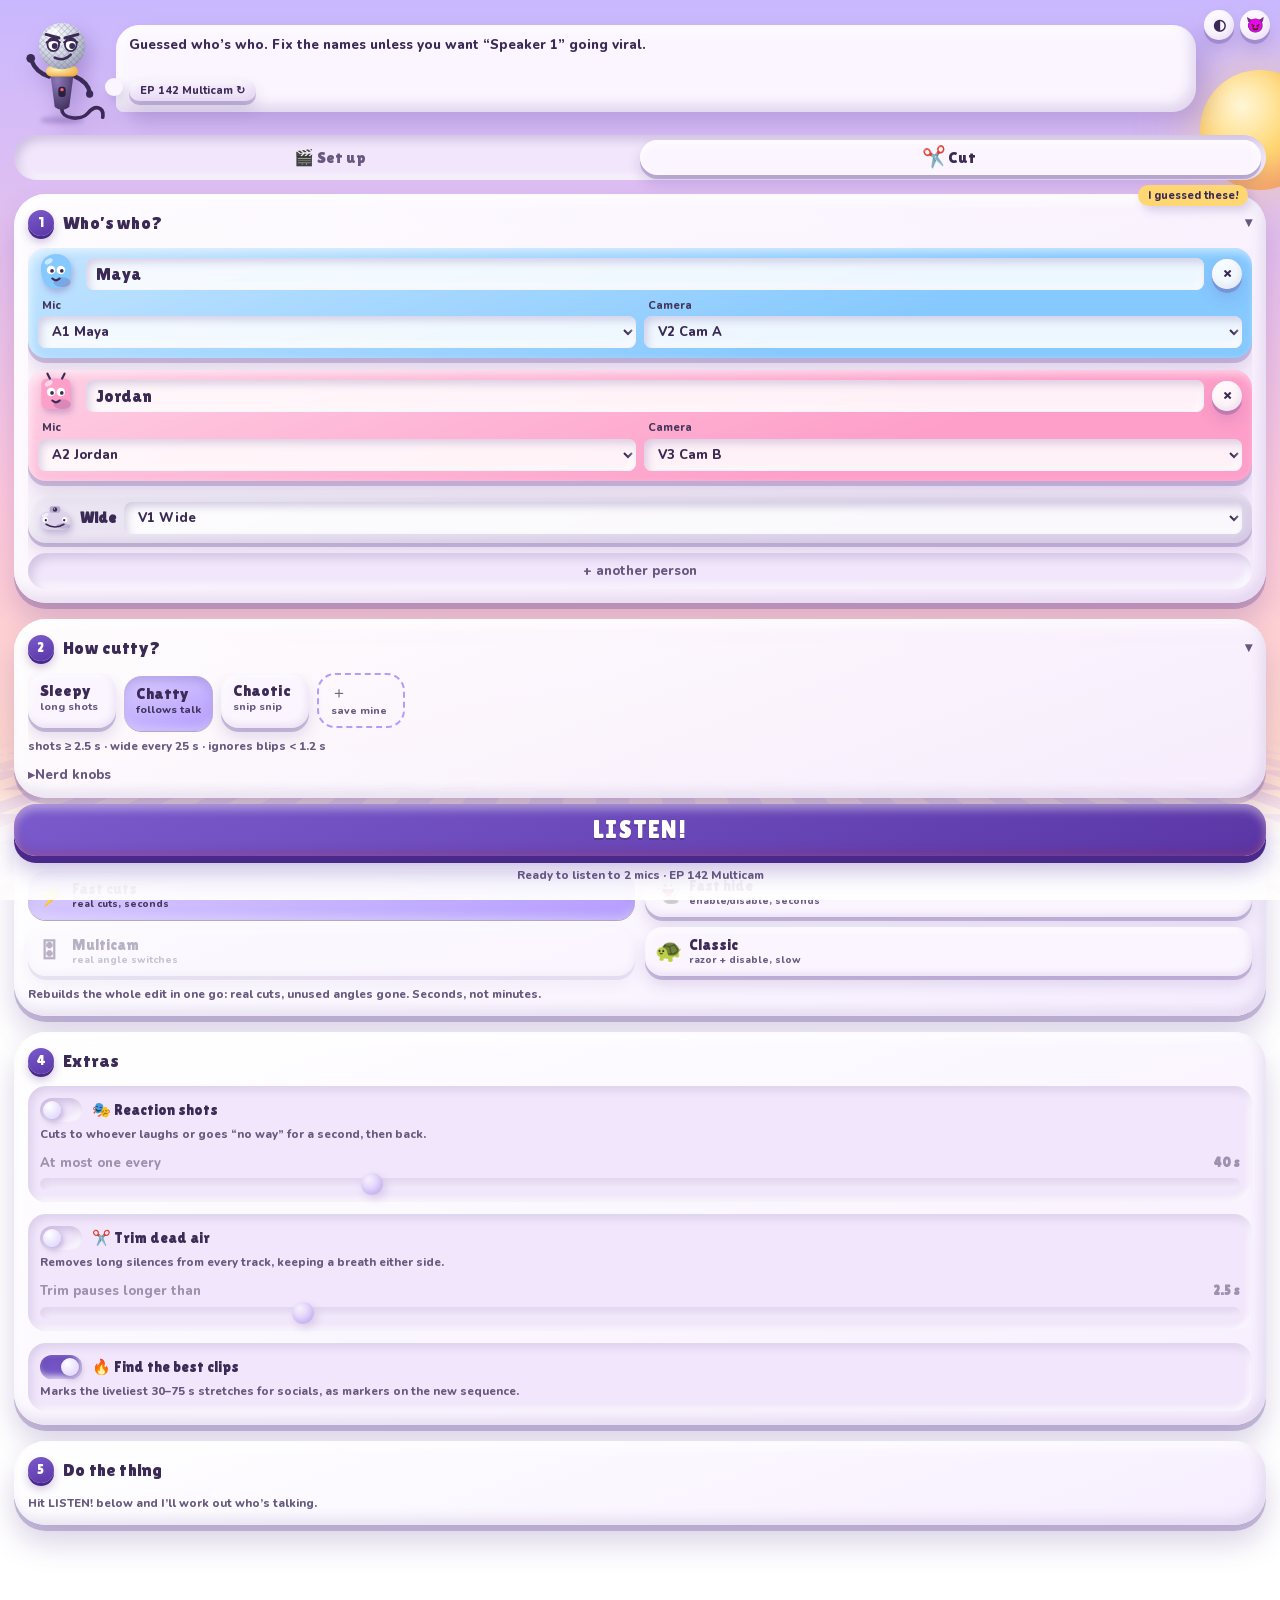
==== commit 76a2d1cf: "Reaction shots, dead-air trimming and best clips: engine, panel, markers" ====
--- a/extension/index.html
+++ b/extension/index.html
@@ -228,7 +228,7 @@
             <label class="switch-row"><input type="checkbox" id="reactions"><span class="sw"></span> <span class="extra-name">🎭 Reaction shots</span></label>
             <p class="desc">Cuts to whoever laughs or goes “no way” for a second, then back.</p>
             <label class="slider" data-extra="reactions"><span>At most one every</span><output data-for="reactionEverySec"></output>
-              <input type="range" id="reactionEverySec" min="8" max="90" step="2"></label>
+              <input type="range" id="reactionEverySec" min="10" max="120" step="5"></label>
           </div>
           <div class="extra" id="trimExtra">
             <label class="switch-row"><input type="checkbox" id="trimSilence"><span class="sw"></span> <span class="extra-name">✂️ Trim dead air</span></label>
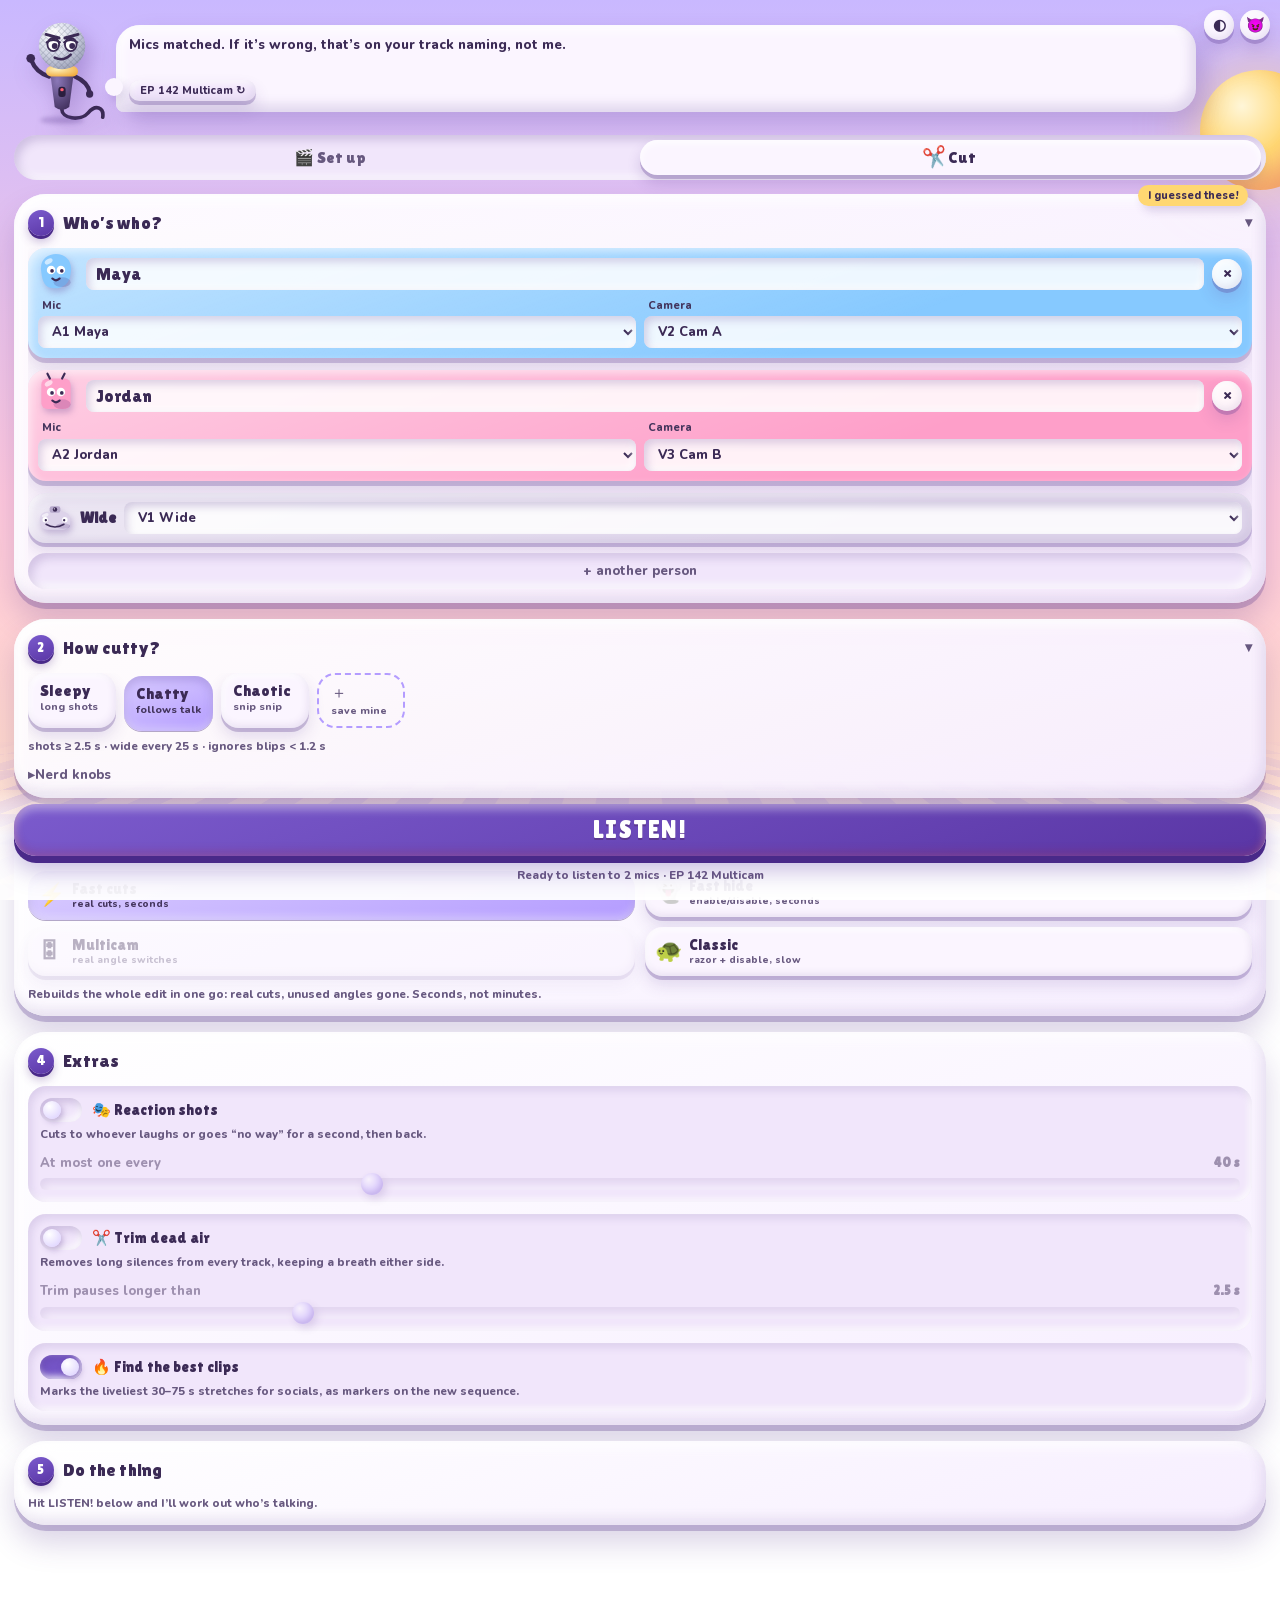
==== commit 3358a8f9: "Arrow Switch 1.6.1: fix multicam, update from inside the panel Multicam cuts stayed on the wide angl" ====
--- a/extension/index.html
+++ b/extension/index.html
@@ -113,6 +113,13 @@
     </div>
   </header>
 
+  <!-- ============================================================ update -->
+  <div id="updateBar" class="update-bar" role="status" hidden>
+    <div class="update-text"><b id="updateTitle"></b><span id="updateNote"></span></div>
+    <button id="updateGo" class="pill solid">Update</button>
+    <button id="updateLater" class="pill">Later</button>
+  </div>
+
   <!-- ============================================================ tabs -->
   <nav class="tabs" role="tablist">
     <span class="tab-slider" aria-hidden="true"></span>
@@ -307,6 +314,7 @@
   <script src="js/prproj.js"></script>
   <script src="js/presets.js"></script>
   <script src="js/copy.js"></script>
+  <script src="js/update.js"></script>
   <script src="js/main.js"></script>
 </body>
 </html>
--- a/extension/css/style.css
+++ b/extension/css/style.css
@@ -715,6 +715,18 @@
 .last-run-text span { overflow: hidden; text-overflow: ellipsis; white-space: nowrap; color: var(--ink-soft); }
 .last-run .pill { padding: 5px 11px; font-size: 12px; }
 
+.update-bar {
+  display: grid; grid-template-columns: 1fr auto auto; align-items: center; gap: 6px;
+  margin: 0 12px 10px; padding: 9px 10px 9px 14px; border-radius: 18px;
+  background: var(--clay-2);
+  box-shadow: inset 3px 4px 8px rgba(var(--shade), 0.18), inset -3px -3px 6px rgba(var(--hi), var(--hi-a));
+  animation: rise 0.4s var(--spring) both;
+}
+.update-text { display: grid; min-width: 0; font-size: 12px; }
+.update-text span { color: var(--ink-soft); }
+.update-bar .pill { padding: 5px 11px; font-size: 12px; }
+.update-bar .pill[hidden] { display: none; }
+
 .toast {
   position: fixed; left: 50%; bottom: 128px; z-index: 6; max-width: calc(100% - 40px);
   padding: 7px 14px; border-radius: 999px;
